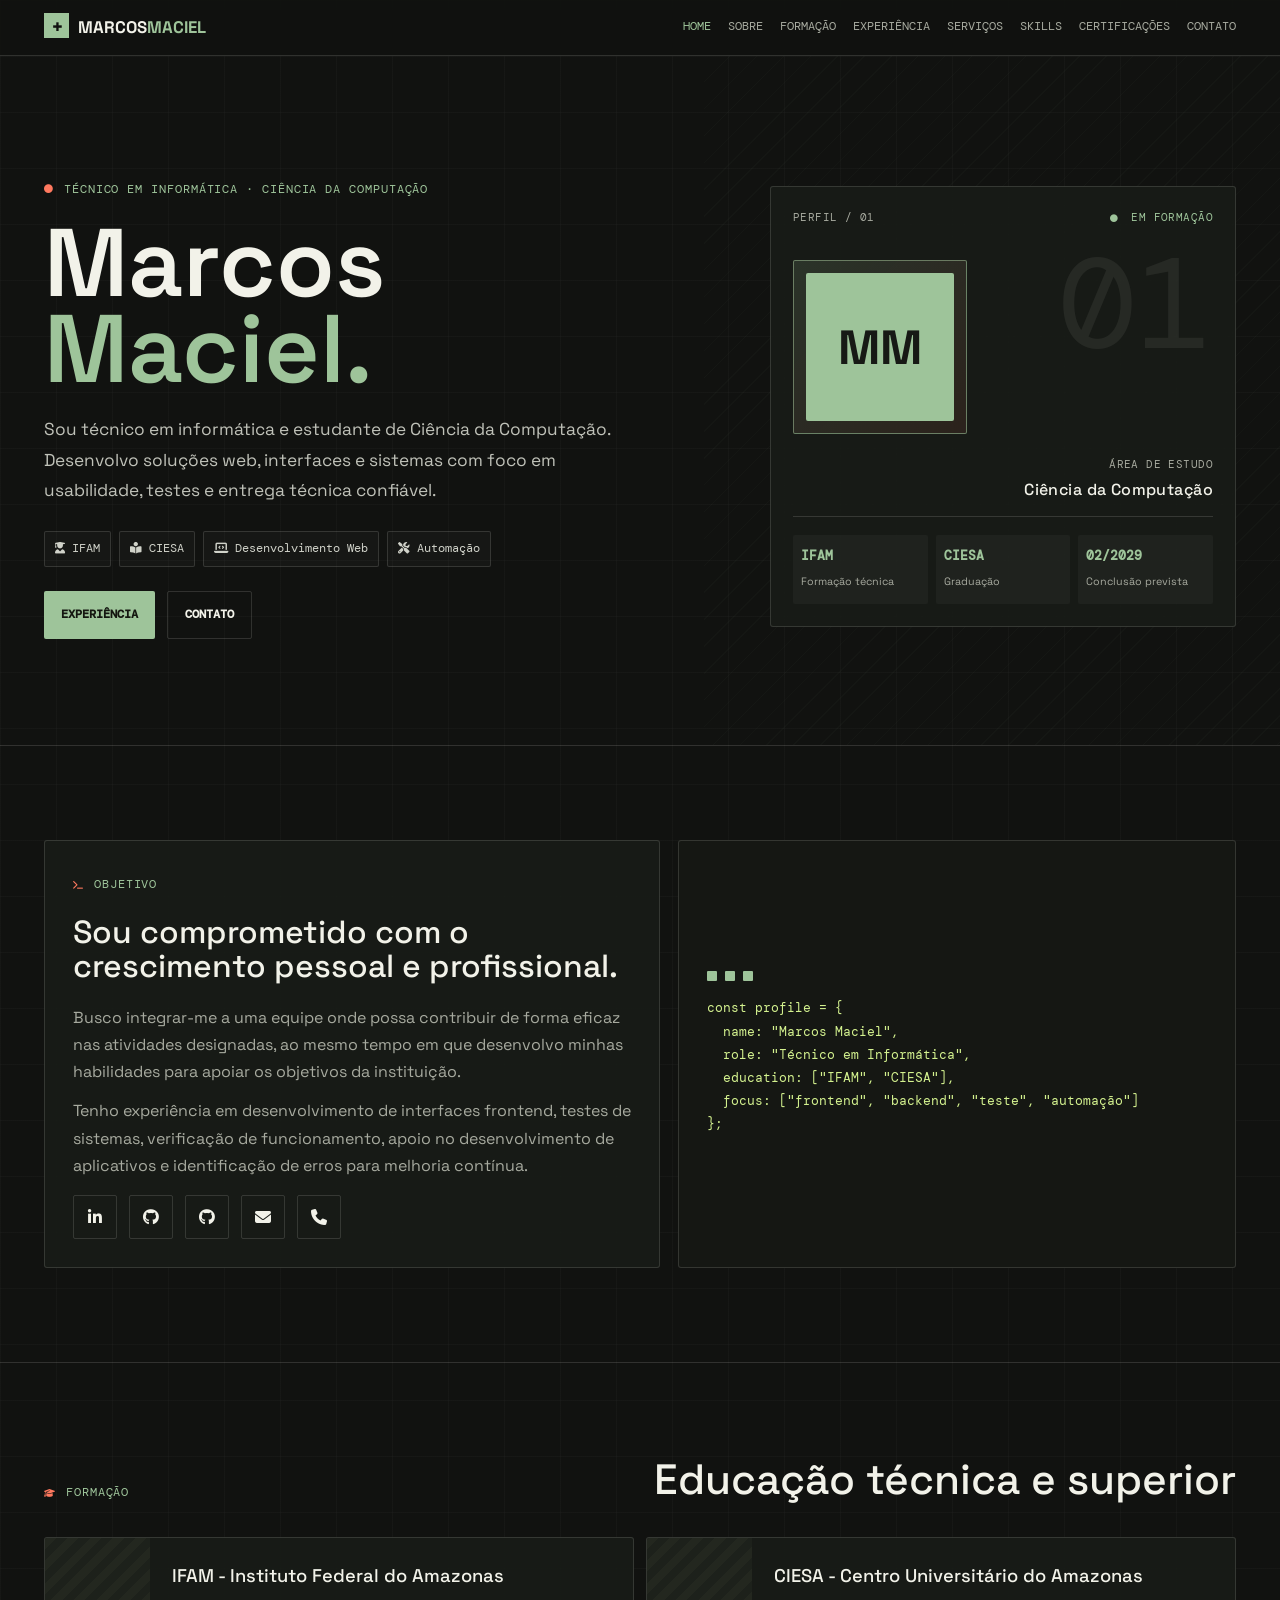
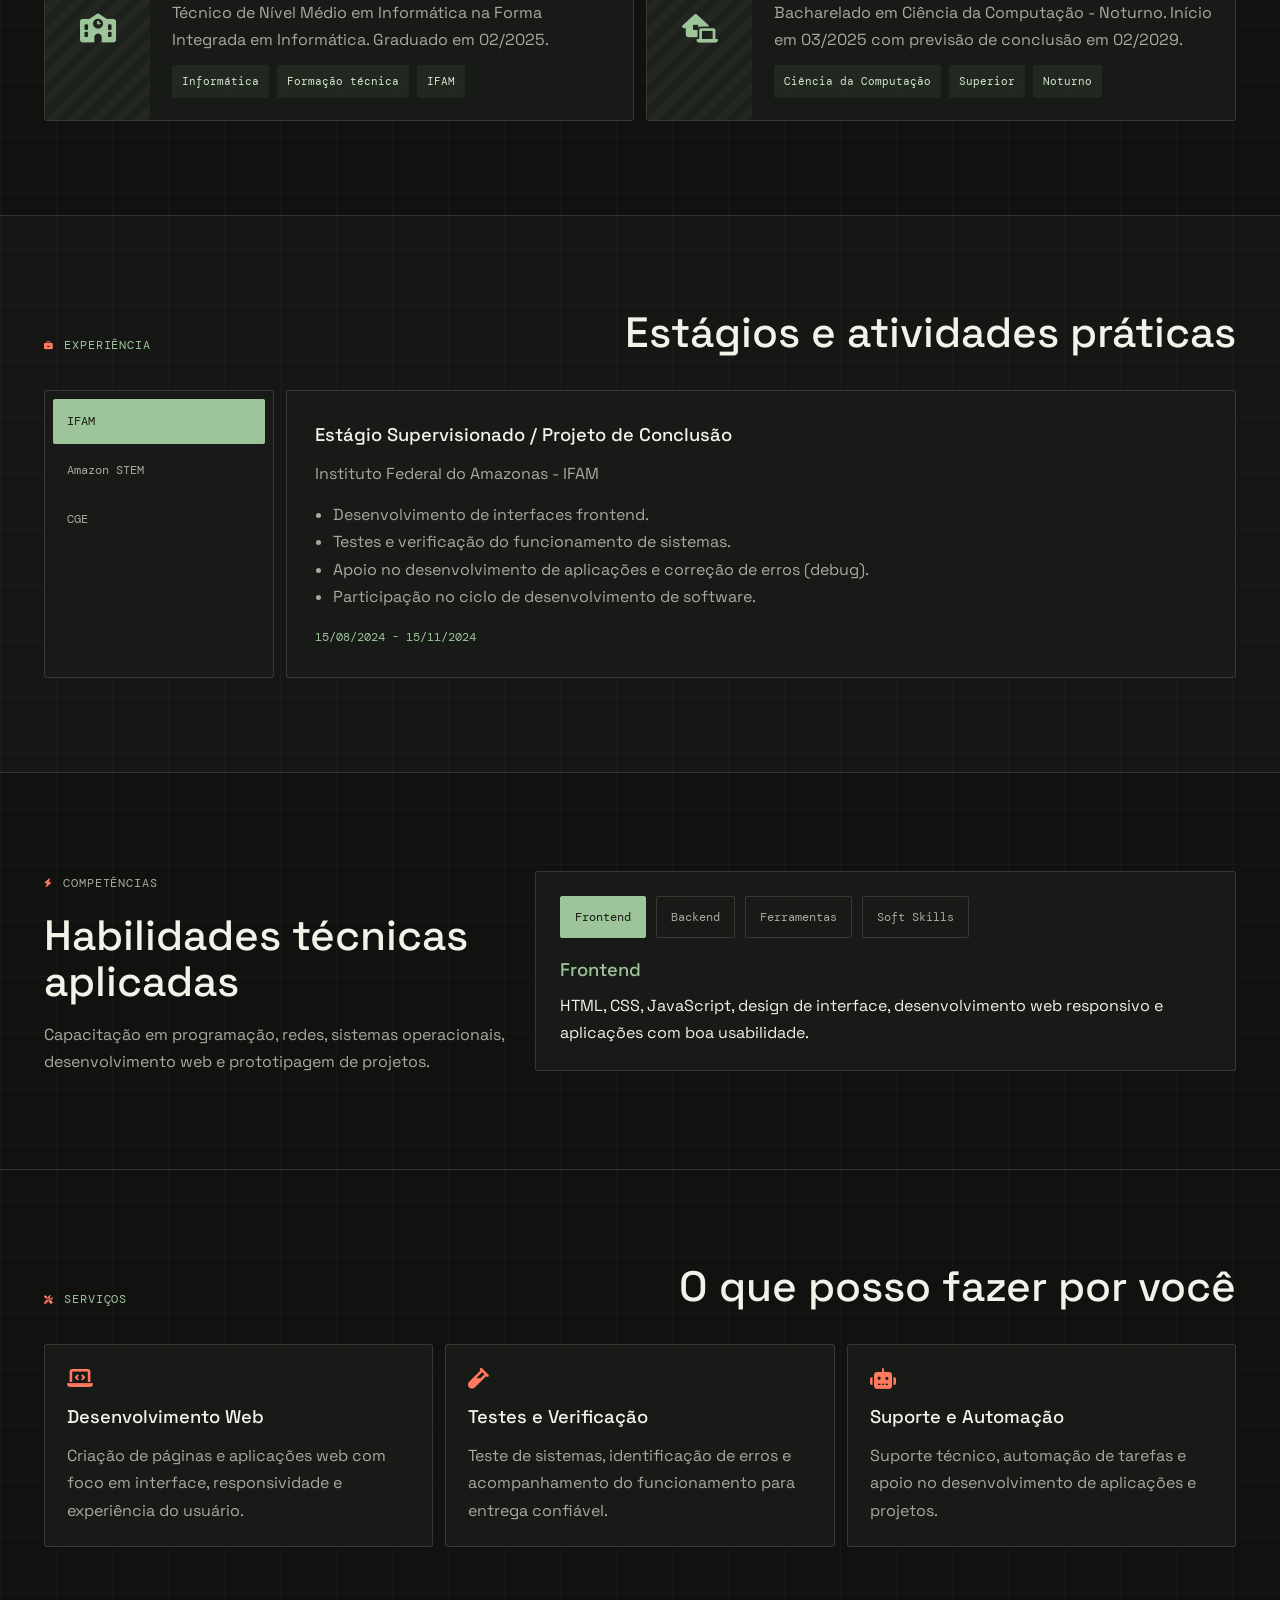
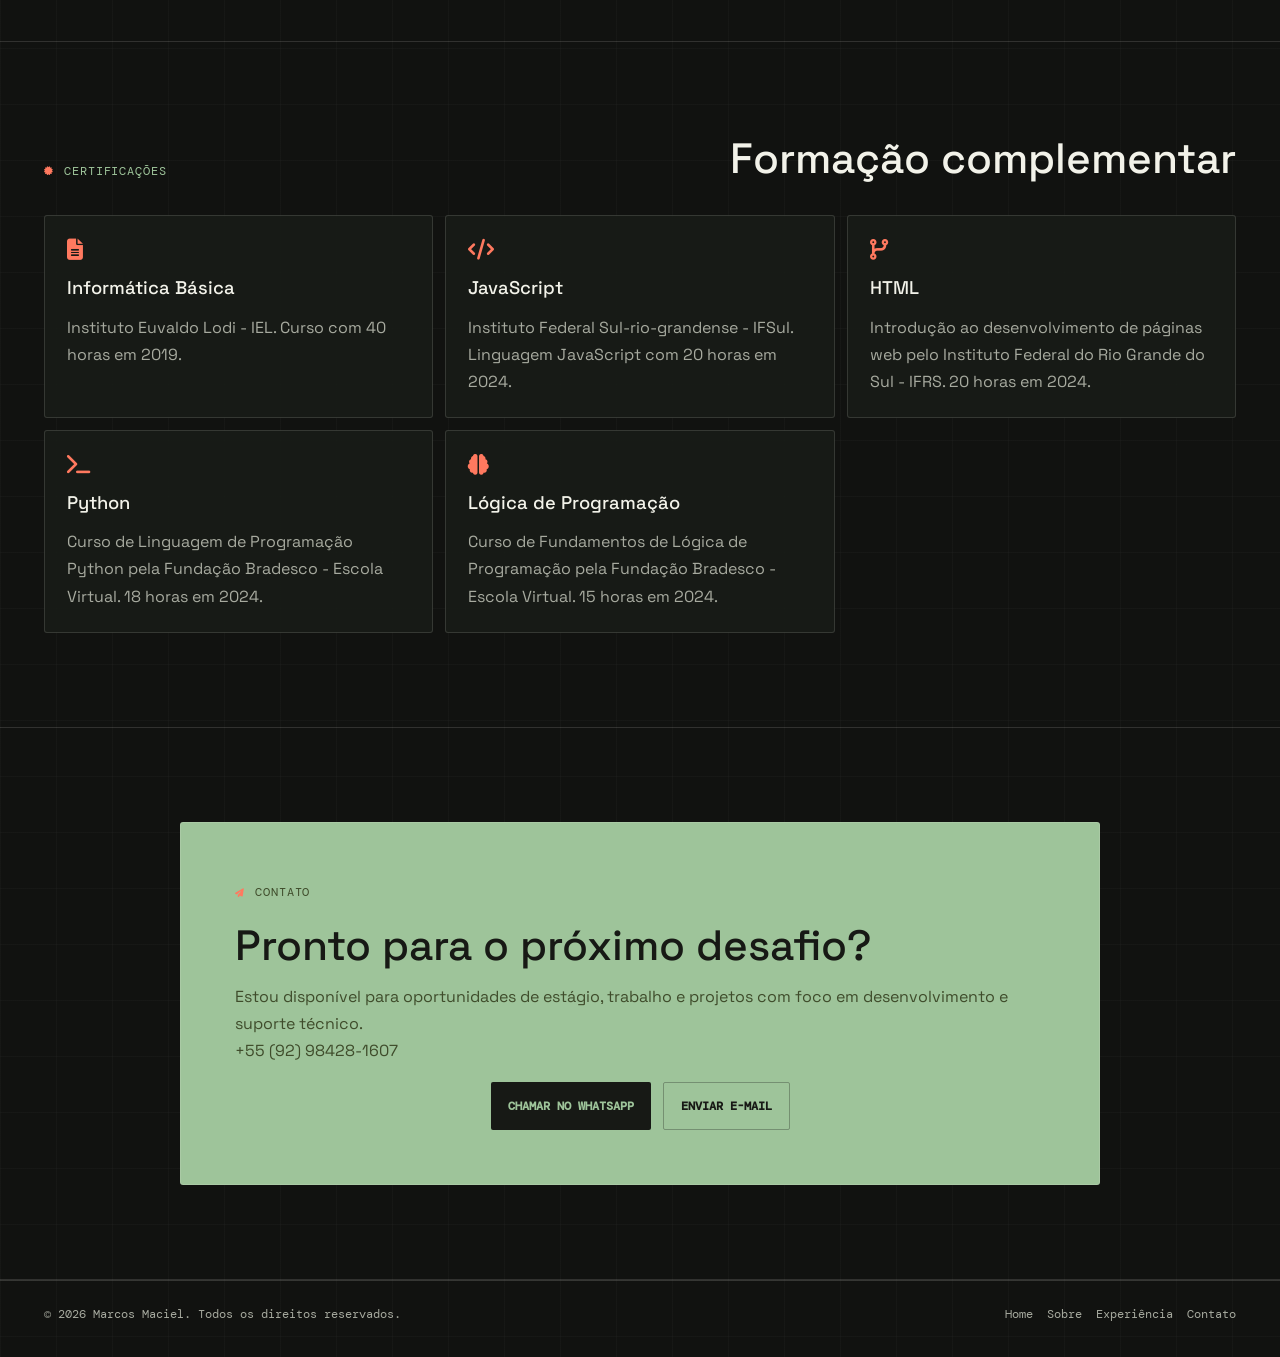
==== index.html @ 85b1e320 "design do  portfólio atualizado" ====
<!DOCTYPE html>
<html lang="pt-BR">

<head>
    <meta charset="UTF-8">
    <meta name="viewport" content="width=device-width, initial-scale=1.0">
    <meta name="description"
        content="Portfólio de Marcos Maciel, técnico em informática e estudante de Ciência da Computação, com experiência em desenvolvimento web, testes e suporte técnico.">
    <title>Marcos Maciel | Técnico em Informática</title>
    <link rel="preconnect" href="https://fonts.googleapis.com">
    <link rel="preconnect" href="https://fonts.gstatic.com" crossorigin>
    <link href="https://fonts.googleapis.com/css2?family=DM+Mono:wght@400;500&family=Space+Grotesk:wght@400;500;600;700&display=swap" rel="stylesheet">
    <link rel="stylesheet" href="styles.css">
    <link rel="stylesheet" href="https://cdnjs.cloudflare.com/ajax/libs/font-awesome/6.4.0/css/all.min.css">
</head>

<body>
    <a class="skip-link" href="#main">Pular para o conteúdo</a>

    <header class="navbar">
        <div class="container nav-shell">
            <a class="logo" href="#home">Marcos<span>Maciel</span></a>
            <button class="hamburger" id="hamburger" aria-label="Abrir menu" aria-expanded="false">
                <span></span><span></span><span></span>
            </button>
            <nav class="nav-links" aria-label="Navegação principal">
                <a href="#home">Home</a>
                <a href="#about">Sobre</a>
                <a href="#education">Formação</a>
                <a href="#experience">Experiência</a>
                <a href="#services">Serviços</a>
                <a href="#skills">Skills</a>
                <a href="#certifications">Certificações</a>
                <a href="#contact">Contato</a>
            </nav>
        </div>
    </header>

    <main id="main">
        <section id="home" class="hero">
            <div class="container hero-grid">
                <div class="hero-text reveal">
                    <p class="eyebrow"><i class="fas fa-circle"></i> Técnico em Informática · Ciência da Computação</p>
                    <h1>Marcos<br><span>Maciel.</span></h1>
                    <p class="description">Sou técnico em informática e estudante de Ciência da Computação. Desenvolvo
                        soluções web, interfaces e sistemas com foco em usabilidade, testes e entrega técnica confiável.
                    </p>
                    <div class="hero-badges">
                        <span><i class="fas fa-user-graduate"></i> IFAM</span>
                        <span><i class="fas fa-book-reader"></i> CIESA</span>
                        <span><i class="fas fa-laptop-code"></i> Desenvolvimento Web</span>
                        <span><i class="fas fa-tools"></i> Automação</span>
                    </div>
                    <div class="hero-actions">
                        <a class="btn btn-primary" href="#experience">Experiência</a>
                        <a class="btn btn-secondary" href="#contact">Contato</a>
                    </div>
                </div>
                <div class="hero-card reveal">
                    <div class="hero-card-header">
                        <span>PERFIL / 01</span>
                        <span class="hero-status"><i class="fas fa-circle"></i> EM FORMAÇÃO</span>
                    </div>
                    <div class="avatar-card">
                        <div class="avatar-ring">
                            <div class="avatar-inner">MM</div>
                        </div>
                    </div>
                    <div class="hero-card-caption">
                        <span>ÁREA DE ESTUDO</span>
                        <strong>Ciência da Computação</strong>
                    </div>
                    <div class="hero-metrics">
                        <div>
                            <strong>IFAM</strong>
                            <span>Formação técnica</span>
                        </div>
                        <div>
                            <strong>CIESA</strong>
                            <span>Graduação</span>
                        </div>
                        <div>
                            <strong>02/2029</strong>
                            <span>Conclusão prevista</span>
                        </div>
                    </div>
                </div>
            </div>
        </section>

        <section id="about" class="about section">
            <div class="container about-grid">
                <div class="about-panel reveal">
                    <div class="panel-head">
                        <span class="eyebrow"><i class="fas fa-terminal"></i> Objetivo</span>
                        <h2>Sou comprometido com o crescimento pessoal e profissional.</h2>
                    </div>
                    <p>Busco integrar-me a uma equipe onde possa contribuir de forma eficaz nas atividades designadas,
                        ao mesmo tempo em que desenvolvo minhas habilidades para apoiar os objetivos da instituição.</p>
                    <p>Tenho experiência em desenvolvimento de interfaces frontend, testes de sistemas, verificação de
                        funcionamento, apoio no desenvolvimento de aplicativos e identificação de erros para melhoria
                        contínua.</p>
                    <div class="social-links" aria-label="Redes sociais">
                        <a href="https://www.linkedin.com/in/marcos-maciel-05a7362aa" target="_blank"
                            rel="noopener noreferrer" title="LinkedIn" aria-label="LinkedIn"><i
                                class="fab fa-linkedin-in"></i></a>
                        <a href="https://github.com/MarcosMacielTI-ciesa" target="_blank"
                            rel="noopener noreferrer" title="GitHub CIESA" aria-label="GitHub CIESA"><i
                                class="fab fa-github"></i></a>
                        <a href="https://github.com/MarcosMacielTI/MarcosMacielTI" target="_blank"
                            rel="noopener noreferrer" title="GitHub MarcosMacielTI" aria-label="GitHub MarcosMacielTI"><i
                                class="fab fa-github"></i></a>
                        <a href="mailto:marcosmaciel2906151@gmail.com" title="E-mail" aria-label="E-mail"><i
                                class="fas fa-envelope"></i></a>
                        <a href="tel:+5592984281607" title="Telefone" aria-label="Telefone"><i
                                class="fas fa-phone"></i></a>
                    </div>
                </div>
                <div class="code-card reveal">
                    <div class="code-toolbar">
                        <span></span><span></span><span></span>
                    </div>
                    <pre><code>const profile = {
  name: "Marcos Maciel",
  role: "Técnico em Informática",
  education: ["IFAM", "CIESA"],
  focus: ["frontend", "backend", "teste", "automação"]
};</code></pre>
                </div>
            </div>
        </section>

        <section id="education" class="section projects-section">
            <div class="container">
                <div class="section-heading reveal">
                    <p class="eyebrow"><i class="fas fa-graduation-cap"></i> Formação</p>
                    <h2>Educação técnica e superior</h2>
                </div>
                <div class="projects-grid">
                    <article class="project-card reveal">
                        <div class="project-image"><i class="fas fa-school"></i></div>
                        <div class="project-content">
                            <h3>IFAM - Instituto Federal do Amazonas</h3>
                            <p>Técnico de Nível Médio em Informática na Forma Integrada em Informática. Graduado em
                                02/2025.</p>
                            <div class="tags"><span>Informática</span><span>Formação técnica</span><span>IFAM</span>
                            </div>
                        </div>
                    </article>
                    <article class="project-card reveal">
                        <div class="project-image"><i class="fas fa-laptop-house"></i></div>
                        <div class="project-content">
                            <h3>CIESA - Centro Universitário do Amazonas</h3>
                            <p>Bacharelado em Ciência da Computação - Noturno. Início em 03/2025 com previsão de
                                conclusão em 02/2029.</p>
                            <div class="tags"><span>Ciência da
                                    Computação</span><span>Superior</span><span>Noturno</span></div>
                        </div>
                    </article>
                </div>
            </div>
        </section>

        <section id="experience" class="section experience-section">
            <div class="container">
                <div class="section-heading reveal">
                    <p class="eyebrow"><i class="fas fa-briefcase"></i> Experiência</p>
                    <h2>Estágios e atividades práticas</h2>
                </div>
                <div class="experience-grid">
                    <div class="experience-tabs reveal" role="tablist" aria-label="Experiência profissional">
                        <button class="tab active" role="tab" data-target="tab1">IFAM</button>
                        <button class="tab" role="tab" data-target="tab2">Amazon STEM</button>
                        <button class="tab" role="tab" data-target="tab3">CGE</button>
                    </div>
                    <div class="experience-panel reveal" id="tab1">
                        <h3>Estágio Supervisionado / Projeto de Conclusão</h3>
                        <p>Instituto Federal do Amazonas - IFAM</p>
                        <ul>
                            <li>Desenvolvimento de interfaces frontend.</li>
                            <li>Testes e verificação do funcionamento de sistemas.</li>
                            <li>Apoio no desenvolvimento de aplicações e correção de erros (debug).</li>
                            <li>Participação no ciclo de desenvolvimento de software.</li>
                        </ul>
                        <span>15/08/2024 - 15/11/2024</span>
                    </div>
                    <div class="experience-panel reveal hidden" id="tab2">
                        <h3>Evento Amazon STEM Adventures</h3>
                        <p>Escola Superior de Tecnologia - EST/UEA</p>
                        <ul>
                            <li>Modelagem 3D e programação de circuitos eletrônicos.</li>
                            <li>Utilização de hardware de prototipagem.</li>
                            <li>Desenvolvimento de projeto técnico.</li>
                        </ul>
                        <span>04/03/2024 - 05/03/2024</span>
                    </div>
                    <div class="experience-panel reveal hidden" id="tab3">
                        <h3>Estágio em Informática e Desenvolvedor</h3>
                        <p>Controladoria-Geral do Estado do Amazonas - CGE</p>
                        <ul>
                            <li>Atuação como Técnico em Informática e Desenvolvedor de Sistema.</li>
                            <li>Desenvolvimento de interfaces frontend e testes de sistema.</li>
                            <li>Testes, verificação e acompanhamento do funcionamento de sistemas.</li>
                        </ul>
                        <span>15/04/2026 - 15/09/2026</span>
                    </div>
                </div>
            </div>
        </section>

        <section id="skills" class="section skills-section">
            <div class="container skills-grid-layout">
                <div class="skills-intro reveal">
                    <p class="eyebrow"><i class="fas fa-bolt"></i> Competências</p>
                    <h2>Habilidades técnicas aplicadas</h2>
                    <p>Capacitação em programação, redes, sistemas operacionais, desenvolvimento web e prototipagem de
                        projetos.</p>
                </div>
                <div class="skills-shell reveal">
                    <div class="skills-list">
                        <button class="skill-pill active" data-skill="frontend">Frontend</button>
                        <button class="skill-pill" data-skill="backend">Backend</button>
                        <button class="skill-pill" data-skill="tools">Ferramentas</button>
                        <button class="skill-pill" data-skill="soft">Soft Skills</button>
                    </div>
                    <div class="skill-detail" id="frontend">
                        <h3>Frontend</h3>
                        <p>HTML, CSS, JavaScript, design de interface, desenvolvimento web responsivo e aplicações com
                            boa usabilidade.</p>
                    </div>
                    <div class="skill-detail hidden" id="backend">
                        <h3>Backend</h3>
                        <p>MySQL, SQLite, Firebase, Node.js, Express.js, APIs REST e verificação do funcionamento de
                            sistemas.</p>
                    </div>
                    <div class="skill-detail hidden" id="tools">
                        <h3>Ferramentas</h3>
                        <p>Git, GitHub, Figma, Canva, Railway, Mercado Pago, Pacote Office e ambiente de prototipagem
                            técnica.</p>
                    </div>
                    <div class="skill-detail hidden" id="soft">
                        <h3>Soft Skills</h3>
                        <p>Boa comunicação, trabalho em equipe, proatividade, resiliência, adaptabilidade e organização.
                        </p>
                    </div>
                </div>
            </div>
        </section>

        <section id="services" class="section services-section">
            <div class="container">
                <div class="section-heading reveal">
                    <p class="eyebrow"><i class="fas fa-tools"></i> Serviços</p>
                    <h2>O que posso fazer por você</h2>
                </div>
                <div class="services-grid">
                    <div class="service-card reveal">
                        <i class="fas fa-laptop-code"></i>
                        <h3>Desenvolvimento Web</h3>
                        <p>Criação de páginas e aplicações web com foco em interface, responsividade e experiência do
                            usuário.</p>
                    </div>
                    <div class="service-card reveal">
                        <i class="fas fa-vial"></i>
                        <h3>Testes e Verificação</h3>
                        <p>Teste de sistemas, identificação de erros e acompanhamento do funcionamento para entrega
                            confiável.</p>
                    </div>
                    <div class="service-card reveal">
                        <i class="fas fa-robot"></i>
                        <h3>Suporte e Automação</h3>
                        <p>Suporte técnico, automação de tarefas e apoio no desenvolvimento de aplicações e projetos.
                        </p>
                    </div>
                </div>
            </div>
        </section>

        <section id="certifications" class="section services-section">
            <div class="container">
                <div class="section-heading reveal">
                    <p class="eyebrow"><i class="fas fa-certificate"></i> Certificações</p>
                    <h2>Formação complementar</h2>
                </div>
                <div class="services-grid">
                    <div class="service-card reveal">
                        <i class="fas fa-file-alt"></i>
                        <h3>Informática Básica</h3>
                        <p>Instituto Euvaldo Lodi - IEL. Curso com 40 horas em 2019.</p>
                    </div>
                    <div class="service-card reveal">
                        <i class="fas fa-code"></i>
                        <h3>JavaScript</h3>
                        <p>Instituto Federal Sul-rio-grandense - IFSul. Linguagem JavaScript com 20 horas em 2024.</p>
                    </div>
                    <div class="service-card reveal">
                        <i class="fas fa-code-branch"></i>
                        <h3>HTML</h3>
                        <p>Introdução ao desenvolvimento de páginas web pelo Instituto Federal do Rio Grande do Sul -
                            IFRS. 20 horas em 2024.</p>
                    </div>
                    <div class="service-card reveal">
                        <i class="fas fa-terminal"></i>
                        <h3>Python</h3>
                        <p>Curso de Linguagem de Programação Python pela Fundação Bradesco - Escola Virtual. 18 horas em
                            2024.</p>
                    </div>
                    <div class="service-card reveal">
                        <i class="fas fa-brain"></i>
                        <h3>Lógica de Programação</h3>
                        <p>Curso de Fundamentos de Lógica de Programação pela Fundação Bradesco - Escola Virtual. 15
                            horas em 2024.</p>
                    </div>
                </div>
            </div>
        </section>

        <section id="contact" class="section contact-section">
            <div class="container">
                <div class="contact-card reveal">
                    <p class="eyebrow"><i class="fas fa-paper-plane"></i> Contato</p>
                    <h2>Pronto para o próximo desafio?</h2>
                    <p>Estou disponível para oportunidades de estágio, trabalho e projetos com foco em desenvolvimento e
                        suporte técnico.</p>
                    <p><a href="tel:+5592984281607">+55 (92) 98428-1607</a></p>
                    <div class="contact-actions">
                        <a class="btn btn-primary" href="https://wa.me/5592984281607" target="_blank"
                            rel="noopener noreferrer">Chamar no WhatsApp</a>
                        <a class="btn btn-secondary" href="mailto:marcosmaciel2906151@gmail.com">Enviar e-mail</a>
                    </div>
                </div>
            </div>
        </section>
    </main>

    <footer class="footer">
        <div class="container footer-shell">
            <p>© <span id="year"></span> Marcos Maciel. Todos os direitos reservados.</p>
            <div class="footer-links">
                <a href="#home">Home</a>
                <a href="#about">Sobre</a>
                <a href="#experience">Experiência</a>
                <a href="#contact">Contato</a>
            </div>
        </div>
    </footer>

    <script src="script.js"></script>
</body>

</html>
---- styles.css ----
* {
    margin: 0;
    padding: 0;
    box-sizing: border-box;
}

:root {
    --bg: #07111f;
    --bg-2: #0d1728;
    --card: rgba(13, 23, 40, 0.9);
    --card-strong: #13223d;
    --text: #f5f7fb;
    --muted: #9ca9ba;
    --primary: #9ec49a;
    --primary-strong: #779d73;
    --accent: #7d9cff;
    --border: rgba(255, 255, 255, 0.08);
    --shadow: 0 20px 60px rgba(0, 0, 0, 0.24);
    --radius: 22px;
    --transition: all 0.25s ease;
}

html {
    scroll-behavior: smooth;
}

body {
    font-family: Inter, -apple-system, BlinkMacSystemFont, 'Segoe UI', sans-serif;
    background: radial-gradient(circle at top left, #12263e 0%, var(--bg) 45%, var(--bg-2) 100%);
    color: var(--text);
    line-height: 1.7;
}

img {
    max-width: 100%;
    display: block;
}

a {
    color: inherit;
    text-decoration: none;
}

button {
    font: inherit;
    border: none;
    background: none;
    cursor: pointer;
}

.container {
    max-width: 1180px;
    margin: 0 auto;
    padding: 0 24px;
}

.skip-link {
    position: absolute;
    left: -999px;
    top: 0;
}

.skip-link:focus {
    left: 16px;
    top: 16px;
    z-index: 999;
    padding: 12px 16px;
    background: var(--primary);
    color: #041019;
    border-radius: 999px;
}

.navbar {
    position: sticky;
    top: 0;
    z-index: 100;
    padding: 16px 0;
    -webkit-backdrop-filter: blur(18px);
    backdrop-filter: blur(18px);
    background: rgba(7, 17, 31, 0.7);
    border-bottom: 1px solid var(--border);
}

.nav-shell {
    display: flex;
    align-items: center;
    justify-content: space-between;
    gap: 16px;
}

.logo {
    font-size: 1.25rem;
    font-weight: 800;
    letter-spacing: 0.02em;
}

.logo span {
    color: var(--primary);
}

.nav-links {
    display: flex;
    align-items: center;
    gap: 20px;
}

.nav-links a {
    color: var(--muted);
    font-size: 0.96rem;
    transition: var(--transition);
}

.nav-links a:hover,
.nav-links a.active {
    color: var(--text);
}

.hamburger {
    display: none;
    flex-direction: column;
    gap: 5px;
    padding: 8px;
}

.hamburger span {
    width: 22px;
    height: 2px;
    background: var(--text);
    border-radius: 999px;
}

.hero {
    padding: 96px 0 72px;
    position: relative;
}

.hero::before {
    content: "";
    position: absolute;
    inset: 0;
    background: radial-gradient(circle at 80% 0%, rgba(72, 208, 197, 0.16), transparent 28%);
    pointer-events: none;
}

.hero-grid {
    display: grid;
    grid-template-columns: 1.1fr 0.9fr;
    gap: 40px;
    align-items: center;
}

.eyebrow {
    display: inline-flex;
    align-items: center;
    gap: 8px;
    color: var(--primary);
    font-size: 0.9rem;
    font-weight: 600;
    text-transform: uppercase;
    letter-spacing: 0.18em;
    margin-bottom: 16px;
}

.hero h1 {
    font-size: clamp(2.4rem, 5vw, 4rem);
    line-height: 1.08;
    margin-bottom: 16px;
}

.hero h1 span {
    color: var(--primary);
}

.description {
    font-size: 1.05rem;
    color: var(--muted);
    max-width: 640px;
    margin-bottom: 24px;
}

.hero-badges {
    display: flex;
    flex-wrap: wrap;
    gap: 10px;
    margin-bottom: 24px;
}

.hero-badges span {
    padding: 10px 14px;
    border: 1px solid var(--border);
    border-radius: 999px;
    background: rgba(255, 255, 255, 0.03);
    color: var(--muted);
    font-size: 0.92rem;
}

.hero-actions {
    display: flex;
    flex-wrap: wrap;
    gap: 12px;
}

.btn {
    display: inline-flex;
    align-items: center;
    justify-content: center;
    padding: 12px 18px;
    border-radius: 999px;
    font-weight: 700;
    transition: var(--transition);
}

.btn:hover {
    transform: translateY(-2px);
}

.btn-primary {
    background: linear-gradient(135deg, var(--primary), var(--accent));
    color: #031019;
}

.btn-secondary {
    background: rgba(255, 255, 255, 0.04);
    color: var(--text);
    border: 1px solid var(--border);
}

.hero-card,
.about-panel,
.code-card,
.service-card,
.project-card,
.contact-card,
.skills-shell,
.experience-panel,
.experience-tabs {
    background: var(--card);
    border: 1px solid var(--border);
    box-shadow: var(--shadow);
}

.hero-card {
    border-radius: var(--radius);
    padding: 28px;
    display: flex;
    flex-direction: column;
    gap: 24px;
}

.avatar-card {
    display: flex;
    justify-content: center;
    align-items: center;
    padding: 12px 0;
}

.avatar-ring {
    width: 190px;
    height: 190px;
    border-radius: 50%;
    display: grid;
    place-items: center;
    background: linear-gradient(135deg, rgba(72, 208, 197, 0.25), rgba(125, 156, 255, 0.25));
    border: 1px solid rgba(255, 255, 255, 0.12);
}

.avatar-inner {
    width: 144px;
    height: 144px;
    border-radius: 50%;
    display: grid;
    place-items: center;
    font-size: 2.2rem;
    font-weight: 800;
    color: var(--primary);
    background: rgba(7, 17, 31, 0.9);
}

.hero-metrics {
    display: grid;
    grid-template-columns: repeat(3, 1fr);
    gap: 12px;
}

.hero-metrics>div {
    padding: 12px;
    background: rgba(255, 255, 255, 0.04);
    border-radius: 14px;
    text-align: center;
}

.hero-metrics strong {
    display: block;
    color: var(--primary);
    font-size: 1.05rem;
}

.hero-metrics span {
    font-size: 0.85rem;
    color: var(--muted);
}

.section {
    padding: 78px 0;
}

.section-heading {
    margin-bottom: 28px;
}

.section-heading h2,
.about-panel h2,
.contact-card h2,
.skills-intro h2 {
    font-size: clamp(1.8rem, 3.6vw, 2.3rem);
    margin-bottom: 10px;
}

.about-grid {
    display: grid;
    grid-template-columns: 1fr 1fr;
    gap: 24px;
}

.about-panel,
.code-card {
    border-radius: var(--radius);
    padding: 28px;
}

.about-panel p {
    color: var(--muted);
    margin-bottom: 12px;
}

.code-toolbar {
    display: flex;
    gap: 8px;
    margin-bottom: 16px;
}

.code-toolbar span {
    width: 10px;
    height: 10px;
    border-radius: 50%;
    background: rgba(255, 255, 255, 0.2);
}

code {
    color: #a8d8ff;
    font-size: 0.96rem;
    line-height: 1.7;
}

.social-links {
    display: flex;
    gap: 12px;
    margin-top: 16px;
}

.social-links a {
    width: 44px;
    height: 44px;
    display: inline-flex;
    align-items: center;
    justify-content: center;
    border-radius: 50%;
    background: rgba(255, 255, 255, 0.04);
    border: 1px solid var(--border);
    transition: var(--transition);
}

.social-links a:hover {
    transform: translateY(-2px);
    border-color: var(--primary);
    color: var(--primary);
}

.experience-section {
    background: rgba(255, 255, 255, 0.025);
}

.experience-grid {
    display: grid;
    grid-template-columns: 260px 1fr;
    gap: 18px;
}

.experience-tabs {
    border-radius: var(--radius);
    padding: 10px;
    display: flex;
    flex-direction: column;
    gap: 10px;
}

.tab {
    text-align: left;
    padding: 12px 14px;
    border-radius: 12px;
    color: var(--muted);
    background: transparent;
}

.tab.active {
    background: rgba(72, 208, 197, 0.14);
    color: var(--text);
}

.experience-panel {
    border-radius: var(--radius);
    padding: 24px;
}

.experience-panel h3 {
    margin-bottom: 10px;
    font-size: 1.3rem;
}

.experience-panel p,
.experience-panel li,
.skills-intro p,
.service-card p,
.project-card p,
.contact-card p {
    color: var(--muted);
}

.experience-panel ul {
    margin-top: 14px;
    padding-left: 18px;
}

.hidden {
    display: none;
}

.filter-group {
    display: flex;
    flex-wrap: wrap;
    gap: 10px;
    margin-bottom: 24px;
}

.filter,
.skill-pill {
    padding: 10px 14px;
    border-radius: 999px;
    border: 1px solid var(--border);
    color: var(--muted);
    transition: var(--transition);
}

.filter.active,
.skill-pill.active {
    background: rgba(72, 208, 197, 0.14);
    color: var(--text);
    border-color: rgba(72, 208, 197, 0.28);
}

.projects-grid {
    display: grid;
    grid-template-columns: repeat(2, minmax(0, 1fr));
    gap: 18px;
}

.project-card {
    border-radius: var(--radius);
    overflow: hidden;
    transition: var(--transition);
}

.project-card:hover {
    transform: translateY(-4px);
    border-color: rgba(72, 208, 197, 0.3);
}

.project-image {
    display: grid;
    place-items: center;
    min-height: 140px;
    font-size: 2rem;
    color: var(--primary);
    background: linear-gradient(135deg, rgba(72, 208, 197, 0.16), rgba(125, 156, 255, 0.14));
}

.project-content {
    padding: 18px 20px 22px;
}

.project-content h3 {
    margin-bottom: 8px;
}

.tags {
    display: flex;
    flex-wrap: wrap;
    gap: 8px;
    margin-top: 12px;
}

.tags span {
    padding: 7px 10px;
    border-radius: 999px;
    font-size: 0.8rem;
    background: rgba(255, 255, 255, 0.05);
    color: var(--muted);
}

.services-grid {
    display: grid;
    grid-template-columns: repeat(3, minmax(0, 1fr));
    gap: 18px;
}

.service-card {
    border-radius: var(--radius);
    padding: 24px;
}

.service-card i {
    font-size: 1.6rem;
    color: var(--primary);
    margin-bottom: 12px;
}

.service-card h3 {
    margin-bottom: 10px;
}

.skills-grid-layout {
    display: grid;
    grid-template-columns: 0.9fr 1.1fr;
    gap: 24px;
    align-items: start;
}

.skills-shell {
    border-radius: var(--radius);
    padding: 22px;
}

.skills-list {
    display: flex;
    flex-wrap: wrap;
    gap: 10px;
    margin-bottom: 16px;
}

.skill-detail h3 {
    margin-bottom: 8px;
}

.contact-card {
    border-radius: 28px;
    padding: 34px;
    text-align: center;
}

.contact-actions {
    display: flex;
    justify-content: center;
    gap: 12px;
    flex-wrap: wrap;
    margin-top: 18px;
}

.footer {
    padding: 24px 0 36px;
    border-top: 1px solid var(--border);
    background: rgba(255, 255, 255, 0.025);
}

.footer-shell {
    display: flex;
    justify-content: space-between;
    align-items: center;
    gap: 16px;
    color: var(--muted);
    flex-wrap: wrap;
}

.footer-links {
    display: flex;
    flex-wrap: wrap;
    gap: 14px;
}

.reveal {
    opacity: 0;
    transform: translateY(18px);
    transition: opacity 0.45s ease, transform 0.45s ease;
}

.reveal.visible {
    opacity: 1;
    transform: translateY(0);
}

@media (max-width: 900px) {

    .hero-grid,
    .about-grid,
    .skills-grid-layout,
    .experience-grid {
        grid-template-columns: 1fr;
    }

    .experience-grid {
        display: block;
    }

    .experience-tabs {
        flex-direction: row;
        flex-wrap: wrap;
        margin-bottom: 14px;
    }
}

@media (max-width: 760px) {
    .hamburger {
        display: inline-flex;
    }

    .nav-links {
        position: absolute;
        top: 72px;
        right: 20px;
        display: none;
        flex-direction: column;
        align-items: flex-start;
        background: rgba(7, 17, 31, 0.97);
        padding: 14px;
        border-radius: 16px;
        border: 1px solid var(--border);
        min-width: 180px;
    }

    .nav-links.open {
        display: flex;
    }

    .hero-metrics,
    .projects-grid,
    .services-grid {
        grid-template-columns: 1fr;
    }

    .services-grid {
        display: grid;
    }
}

@media (max-width: 560px) {
    .hero {
        padding-top: 70px;
    }

    .hero-card,
    .about-panel,
    .code-card,
    .service-card,
    .contact-card,
    .skills-shell,
    .experience-panel {
        padding: 20px;
    }

    .hero-metrics {
        grid-template-columns: 1fr;
    }

    .contact-actions,
    .hero-actions {
        flex-direction: column;
        align-items: stretch;
    }

    .btn {
        width: 100%;
    }
}

:root {
    --bg: #111210;
    --bg-2: #171915;
    --card: #191c17;
    --card-strong: #242820;
    --text: #f2f2e9;
    --muted: #a7aa9f;
    --primary: #9ec49a;
    --primary-strong: #779d73;
    --accent: #ff795f;
    --border: rgba(242, 242, 233, 0.14);
    --shadow: 0 24px 70px rgba(0, 0, 0, 0.24);
    --radius: 4px;
    --transition: 220ms ease;
}

html {
    scroll-padding-top: 92px;
}

body {
    font-family: 'Space Grotesk', sans-serif;
    background-color: var(--bg);
    background-image: linear-gradient(rgba(242, 242, 233, 0.025) 1px, transparent 1px),
        linear-gradient(90deg, rgba(242, 242, 233, 0.025) 1px, transparent 1px);
    background-size: 56px 56px;
    color: var(--text);
}

::selection {
    color: var(--bg);
    background: var(--primary);
}

.container {
    max-width: 1240px;
}

.navbar {
    padding: 13px 0;
    background: rgba(17, 18, 16, 0.9);
    border-bottom-color: var(--border);
}

.logo {
    font-size: 1.05rem;
    letter-spacing: 0;
    text-transform: uppercase;
}

.logo::before {
    content: '+';
    display: inline-grid;
    place-items: center;
    width: 25px;
    height: 25px;
    margin-right: 9px;
    color: var(--bg);
    background: var(--primary);
    font-family: 'DM Mono', monospace;
}

.nav-links {
    gap: 17px;
}

.nav-links a {
    font-family: 'DM Mono', monospace;
    font-size: 0.72rem;
    text-transform: uppercase;
    transition: color var(--transition);
}

.nav-links a:hover,
.nav-links a.active {
    color: var(--primary);
}

.hero {
    min-height: 690px;
    display: flex;
    align-items: center;
    padding: 88px 0 76px;
    overflow: hidden;
    border-bottom: 1px solid var(--border);
}

.hero::before {
    inset: 0 0 0 55%;
    background: repeating-linear-gradient(135deg, transparent 0 18px, rgba(158, 196, 154, 0.035) 18px 19px);
    opacity: 0.7;
}

.hero-grid {
    grid-template-columns: minmax(0, 1.15fr) minmax(320px, 0.85fr);
    gap: 8%;
    width: 100%;
}

.eyebrow {
    gap: 10px;
    margin-bottom: 20px;
    color: var(--primary);
    font-family: 'DM Mono', monospace;
    font-size: 0.72rem;
    font-weight: 400;
    letter-spacing: 0.08em;
}

.eyebrow i {
    font-size: 0.55rem;
    color: var(--accent);
}

.hero h1 {
    margin: 0 0 22px;
    font-size: 6rem;
    font-weight: 600;
    letter-spacing: 0;
    line-height: 0.9;
}

.hero h1 span {
    color: var(--primary);
}

.description {
    max-width: 570px;
    margin-bottom: 26px;
    color: #c0c2b9;
    font-size: 1.08rem;
    line-height: 1.75;
}

.hero-badges {
    gap: 8px;
}

.hero-badges span {
    padding: 7px 10px;
    border-radius: 2px;
    border-color: var(--border);
    background: rgba(255, 255, 255, 0.025);
    color: #d0d2c9;
    font-family: 'DM Mono', monospace;
    font-size: 0.72rem;
}

.btn {
    min-height: 48px;
    gap: 10px;
    padding: 12px 17px;
    border-radius: 2px;
    font-family: 'DM Mono', monospace;
    font-size: 0.76rem;
    text-transform: uppercase;
}

.btn-primary {
    background: var(--primary);
    color: #141610;
}

.btn-primary:hover {
    background: #b6d7b1;
}

.btn-secondary {
    border-color: var(--border);
    background: transparent;
}

.hero-card,
.about-panel,
.code-card,
.service-card,
.project-card,
.contact-card,
.skills-shell,
.experience-panel,
.experience-tabs {
    border: 1px solid var(--border);
    border-radius: 3px;
    background: rgba(25, 28, 23, 0.88);
    box-shadow: none;
}

.hero-card {
    position: relative;
    min-height: 430px;
    justify-content: space-between;
    gap: 18px;
    padding: 22px;
    overflow: hidden;
}

.hero-card::before {
    content: '01';
    position: absolute;
    top: 54px;
    right: 22px;
    color: rgba(242, 242, 233, 0.07);
    font-family: 'DM Mono', monospace;
    font-size: 8rem;
    line-height: 1;
    pointer-events: none;
}

.hero-card-header,
.hero-card-caption {
    position: relative;
    z-index: 1;
    display: flex;
    align-items: center;
    justify-content: space-between;
    gap: 12px;
    font-family: 'DM Mono', monospace;
    font-size: 0.66rem;
    letter-spacing: 0.04em;
}

.hero-card-header {
    color: var(--muted);
}

.hero-status {
    color: var(--primary);
}

.hero-status i {
    margin-right: 5px;
    color: var(--primary);
    font-size: 0.48rem;
}

.avatar-card {
    justify-content: flex-start;
    padding: 16px 0 4px;
}

.avatar-ring {
    width: 174px;
    height: 174px;
    border: 1px solid rgba(158, 196, 154, 0.55);
    border-radius: 2px;
    background: linear-gradient(135deg, rgba(158, 196, 154, 0.15), rgba(255, 121, 95, 0.09));
}

.avatar-inner {
    width: 148px;
    height: 148px;
    border-radius: 2px;
    background: var(--primary);
    color: #171915;
    font-size: 3rem;
    font-weight: 700;
}

.hero-card-caption {
    align-items: flex-end;
    flex-direction: column;
    gap: 2px;
    padding-bottom: 12px;
    border-bottom: 1px solid var(--border);
}

.hero-card-caption span {
    color: var(--muted);
}

.hero-card-caption strong {
    color: var(--text);
    font-family: 'Space Grotesk', sans-serif;
    font-size: 1rem;
    font-weight: 500;
}

.hero-metrics {
    gap: 8px;
}

.hero-metrics > div {
    padding: 10px 8px;
    border-radius: 2px;
    background: rgba(255, 255, 255, 0.035);
    text-align: left;
}

.hero-metrics strong {
    color: var(--primary);
    font-family: 'DM Mono', monospace;
    font-size: 0.8rem;
}

.hero-metrics span {
    color: var(--muted);
    font-size: 0.67rem;
}

.section {
    padding: 94px 0;
    border-bottom: 1px solid var(--border);
}

.section-heading {
    display: flex;
    align-items: flex-end;
    justify-content: space-between;
    gap: 24px;
    margin-bottom: 34px;
}

.section-heading .eyebrow {
    margin: 0;
}

.section-heading h2,
.about-panel h2,
.contact-card h2,
.skills-intro h2 {
    max-width: 760px;
    margin: 0;
    font-size: 2.65rem;
    font-weight: 500;
    line-height: 1.08;
}

.about-grid {
    grid-template-columns: minmax(0, 1.05fr) minmax(0, 0.95fr);
    gap: 18px;
}

.about-panel,
.code-card {
    min-width: 0;
    padding: 28px;
}

.about-panel h2 {
    margin-bottom: 20px;
    font-size: 2rem;
}

.about-panel p,
.skills-intro p,
.project-card p,
.service-card p,
.experience-panel p,
.experience-panel li,
.contact-card p {
    color: var(--muted);
}

.code-card {
    display: flex;
    flex-direction: column;
    justify-content: center;
    overflow: auto;
    background: #151713;
}

.code-toolbar span {
    border-radius: 1px;
    background: var(--primary);
}

code {
    color: #d4f28f;
    font-family: 'DM Mono', monospace;
    font-size: 0.84rem;
}

.social-links a {
    border-radius: 2px;
    background: transparent;
}

.social-links a:hover {
    color: var(--bg);
    background: var(--primary);
}

.experience-section {
    background: rgba(255, 255, 255, 0.018);
}

.experience-grid {
    grid-template-columns: 230px minmax(0, 1fr);
    gap: 12px;
}

.experience-tabs {
    padding: 8px;
    gap: 4px;
}

.tab {
    border-radius: 2px;
    font-family: 'DM Mono', monospace;
    font-size: 0.78rem;
}

.tab.active {
    background: var(--primary);
    color: #171915;
}

.experience-panel {
    min-height: 270px;
    padding: 28px;
}

.experience-panel h3,
.project-content h3,
.service-card h3,
.skill-detail h3 {
    font-size: 1.15rem;
    font-weight: 500;
}

.experience-panel > span {
    display: inline-block;
    margin-top: 18px;
    color: var(--primary);
    font-family: 'DM Mono', monospace;
    font-size: 0.72rem;
}

.projects-grid {
    gap: 12px;
}

.project-card {
    display: grid;
    grid-template-columns: 105px minmax(0, 1fr);
    transition: border-color var(--transition), transform var(--transition);
}

.project-card:hover,
.service-card:hover {
    transform: translateY(-3px);
    border-color: rgba(158, 196, 154, 0.55);
}

.project-image {
    min-height: 100%;
    font-size: 1.8rem;
    color: var(--primary);
    background: repeating-linear-gradient(135deg, #23271f 0 8px, #1d211b 8px 16px);
}

.project-content {
    padding: 22px;
}

.tags span {
    border-radius: 2px;
    background: rgba(158, 196, 154, 0.08);
    color: #d5e5cf;
    font-family: 'DM Mono', monospace;
    font-size: 0.68rem;
}

.skills-grid-layout {
    grid-template-columns: minmax(0, 0.8fr) minmax(0, 1.2fr);
    align-items: center;
}

.skills-intro h2 {
    margin-bottom: 16px;
}

.skills-shell {
    padding: 24px;
}

.skill-pill {
    border-radius: 2px;
    font-family: 'DM Mono', monospace;
    font-size: 0.74rem;
}

.skill-pill.active {
    border-color: var(--primary);
    background: var(--primary);
    color: #171915;
}

.skill-detail h3 {
    margin-bottom: 6px;
    color: var(--primary);
}

.services-grid {
    gap: 12px;
}

.service-card {
    min-height: 190px;
    padding: 22px;
    transition: border-color var(--transition), transform var(--transition);
}

.service-card i {
    color: var(--accent);
    font-size: 1.3rem;
}

.contact-card {
    max-width: 920px;
    margin: 0 auto;
    padding: 54px;
    text-align: left;
    background: var(--primary);
    color: #171915;
}

.contact-card .eyebrow,
.contact-card p {
    color: #3f4c2b;
}

.contact-card h2 {
    margin-bottom: 14px;
    color: #171915;
}

.contact-card .btn-primary {
    background: #171915;
    color: var(--primary);
}

.contact-card .btn-secondary {
    border-color: rgba(23, 25, 21, 0.3);
    color: #171915;
}

.footer {
    padding: 24px 0 32px;
    border-color: var(--border);
    background: transparent;
    font-family: 'DM Mono', monospace;
    font-size: 0.72rem;
}

.footer-links a:hover {
    color: var(--primary);
}

.reveal {
    transform: translateY(14px);
    transition: opacity 500ms ease, transform 500ms cubic-bezier(0.2, 0.7, 0.2, 1);
}

.skip-link:focus {
    border-radius: 2px;
}

@media (max-width: 1000px) {
    .nav-links {
        gap: 11px;
    }

    .nav-links a {
        font-size: 0.64rem;
    }

    .hero-grid {
        gap: 5%;
    }

    .hero h1 {
        font-size: 5rem;
    }
}

@media (max-width: 760px) {
    .hero {
        min-height: auto;
        padding: 76px 0 58px;
    }

    .hero::before {
        inset: 0;
    }

    .hero-grid {
        grid-template-columns: 1fr;
        gap: 38px;
    }

    .hero h1 {
        font-size: 4.2rem;
    }

    .hero-card {
        min-height: 390px;
    }

    .section {
        padding: 68px 0;
    }

    .section-heading {
        align-items: flex-start;
        flex-direction: column;
        gap: 10px;
    }

    .section-heading h2,
    .skills-intro h2,
    .contact-card h2 {
        font-size: 2.2rem;
    }

    .nav-links {
        top: 62px;
        right: 20px;
        gap: 0;
        min-width: 220px;
        border-radius: 2px;
        background: #191c17;
    }

    .nav-links a {
        width: 100%;
        padding: 9px 4px;
        font-size: 0.72rem;
    }

    .hamburger {
        border: 1px solid var(--border);
        border-radius: 2px;
    }

    .experience-grid {
        display: grid;
        grid-template-columns: 1fr;
    }

    .experience-tabs {
        flex-direction: row;
    }

    .tab {
        flex: 1;
        text-align: center;
    }

    .projects-grid,
    .services-grid {
        grid-template-columns: 1fr;
    }
}

@media (max-width: 560px) {
    .container {
        padding: 0 18px;
    }

    .hero h1 {
        font-size: 3.55rem;
    }

    .hero .eyebrow {
        max-width: 320px;
        line-height: 1.6;
    }

    .hero-metrics {
        grid-template-columns: 1fr;
    }

    .hero-metrics > div {
        display: flex;
        justify-content: space-between;
        gap: 10px;
    }

    .project-card {
        grid-template-columns: 1fr;
    }

    .project-image {
        min-height: 88px;
    }

    .about-panel,
    .code-card,
    .skills-shell,
    .experience-panel {
        padding: 20px;
    }

    .contact-card {
        padding: 28px 22px;
    }

    .footer-shell {
        align-items: flex-start;
        flex-direction: column;
    }
}

@media (prefers-reduced-motion: reduce) {
    *,
    *::before,
    *::after {
        scroll-behavior: auto !important;
        transition-duration: 0.01ms !important;
        animation-duration: 0.01ms !important;
    }
}
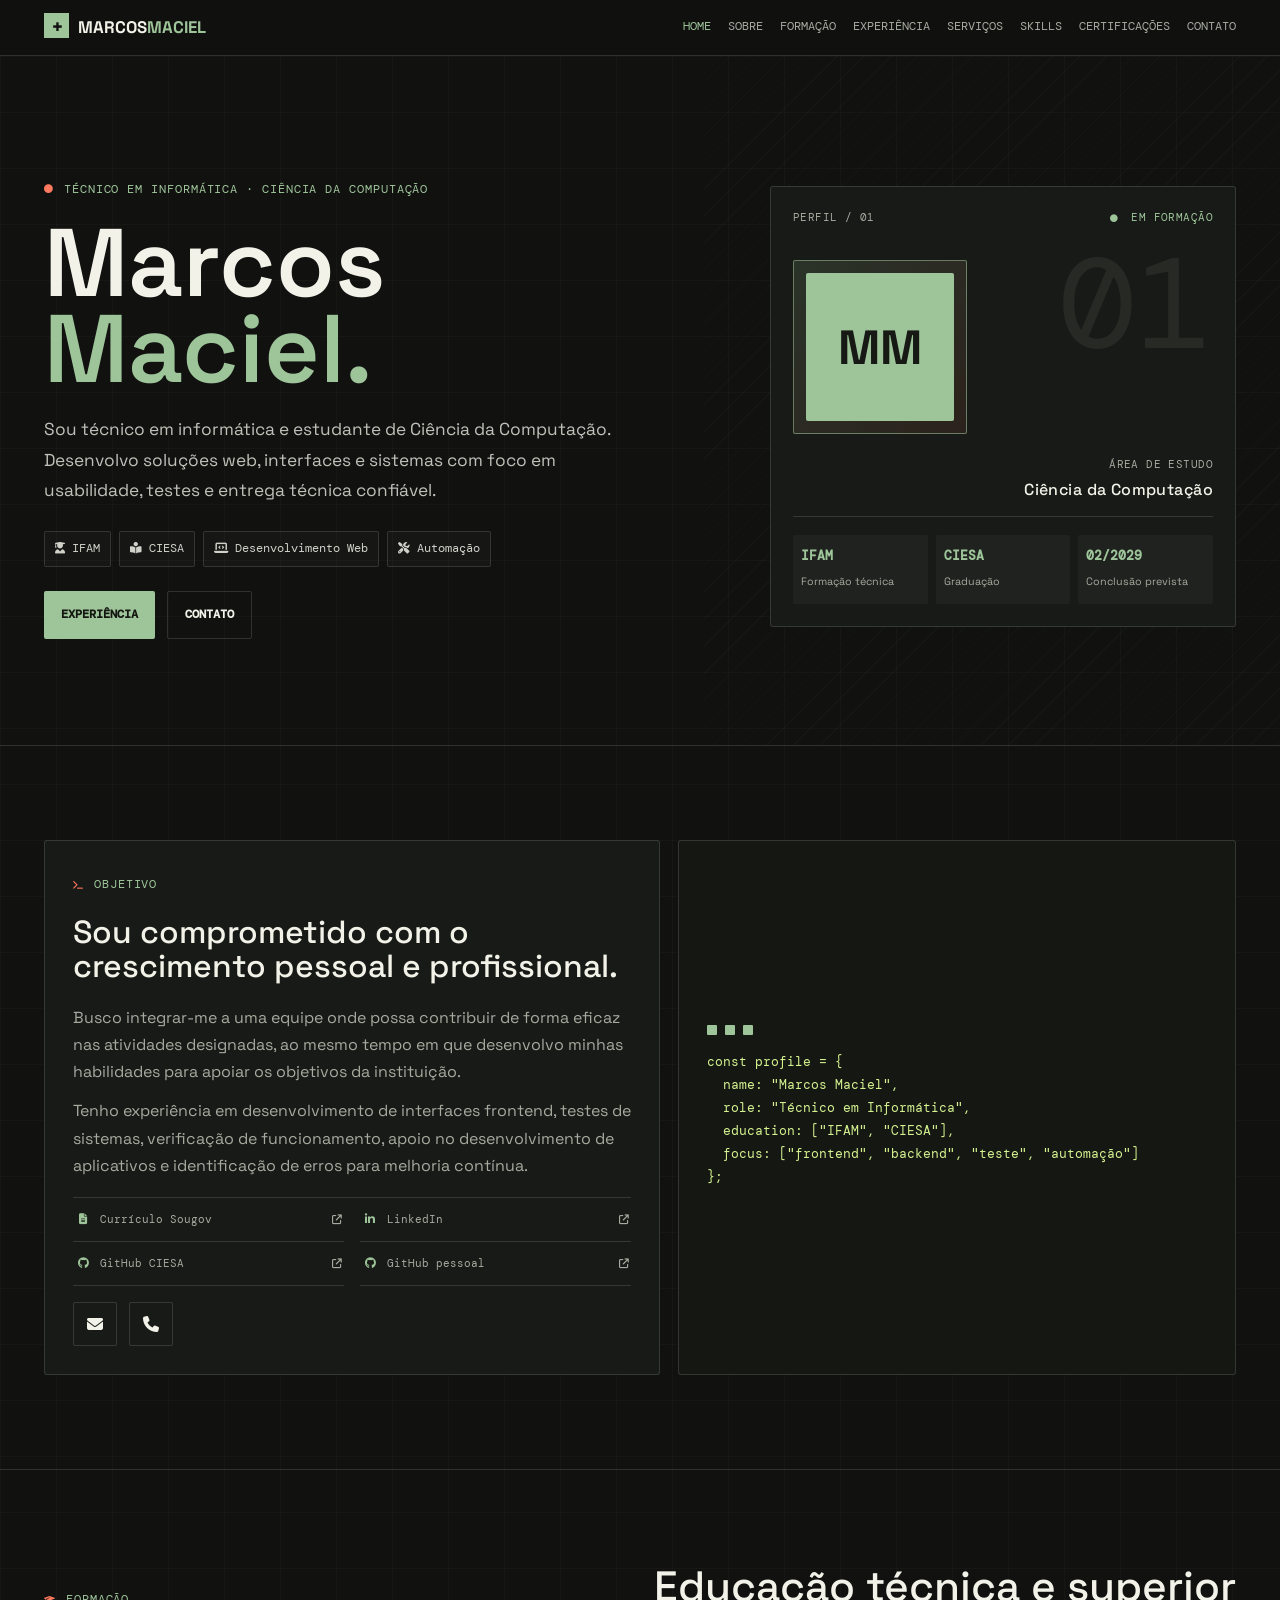
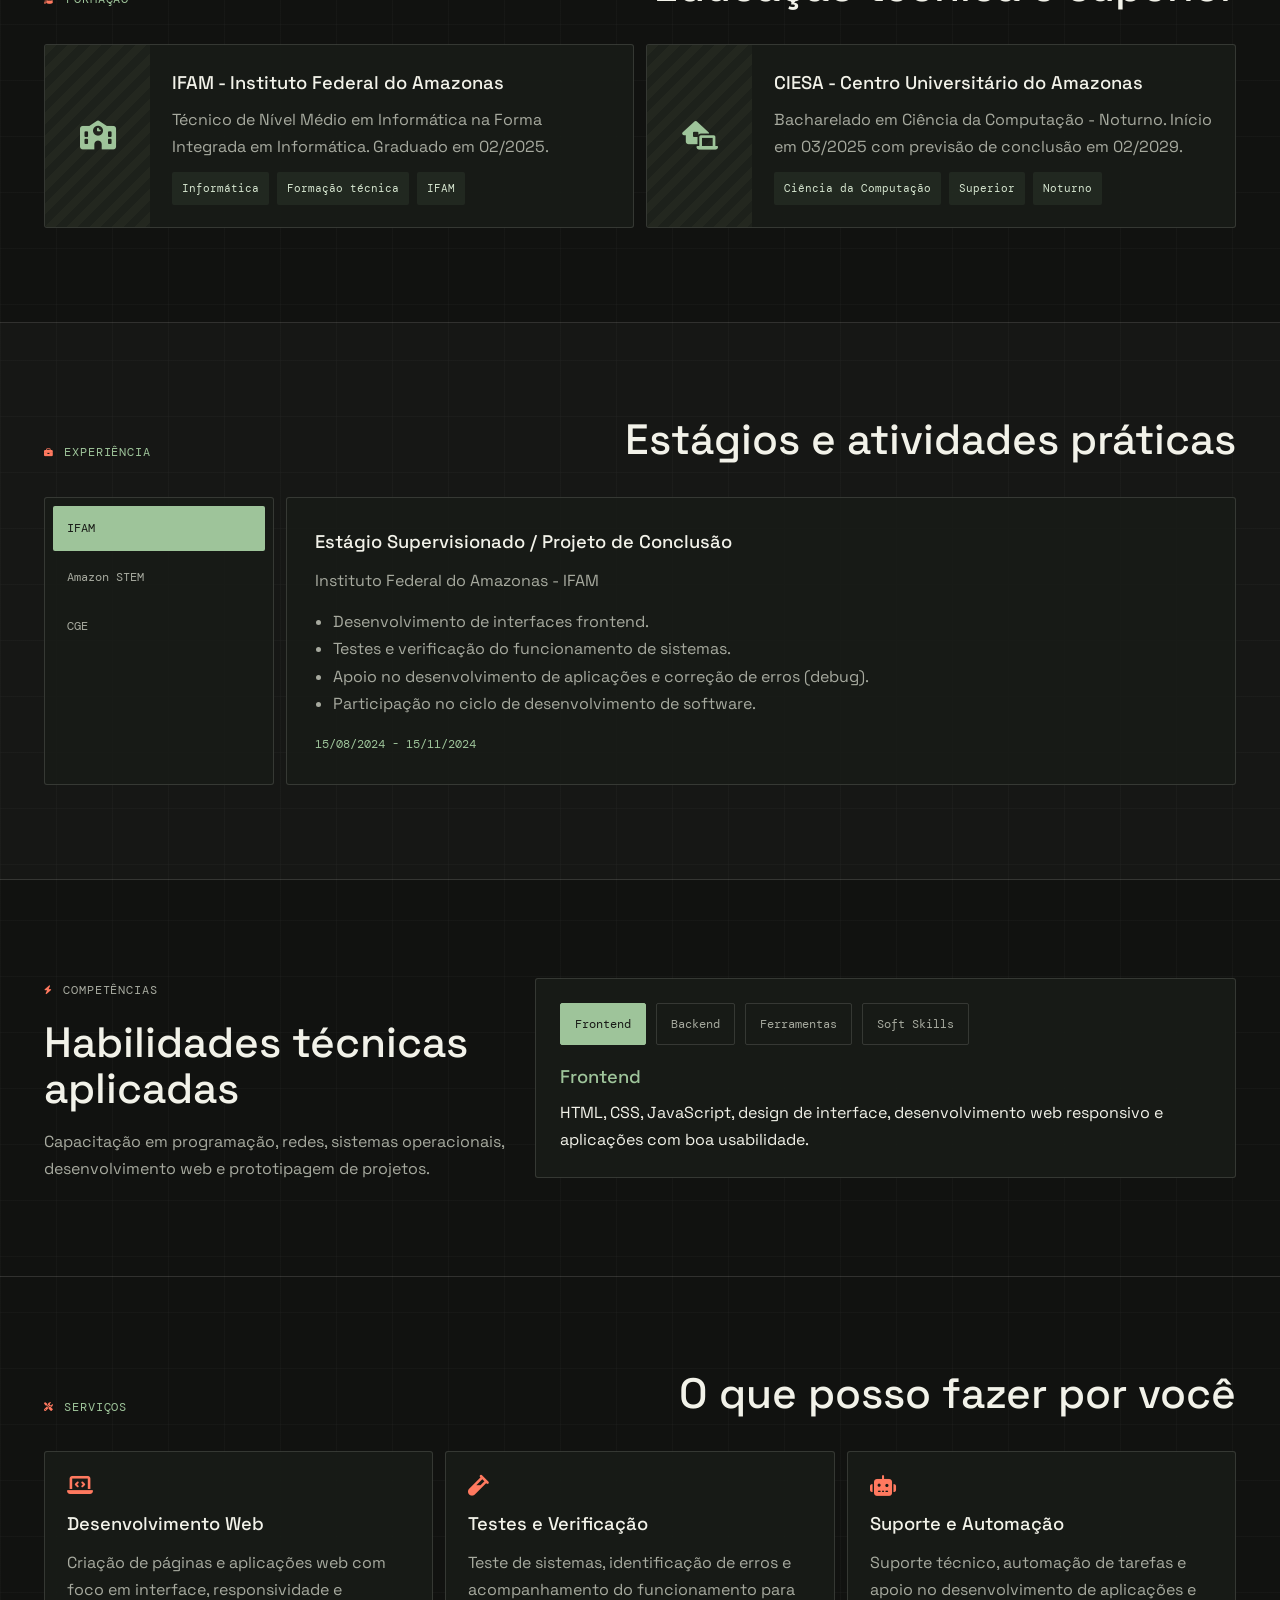
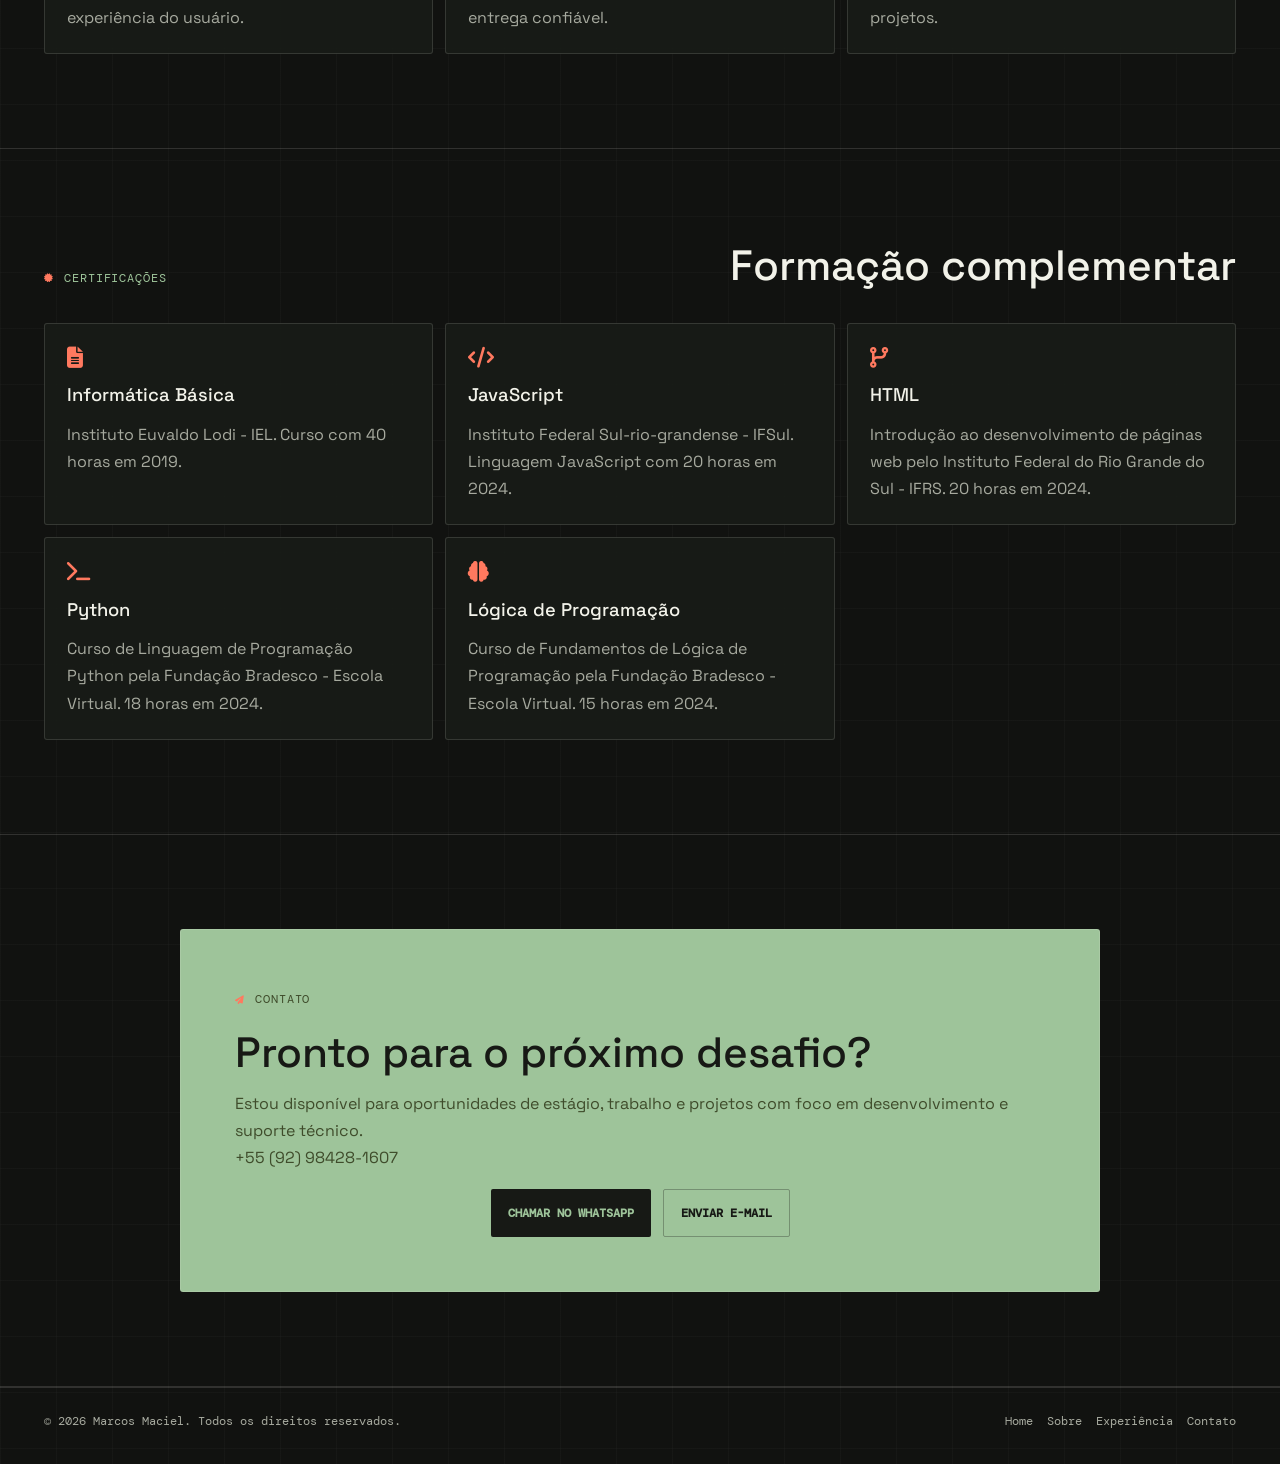
==== commit 3a7a4ae1: "atualizador o meu site" ====
--- a/index.html
+++ b/index.html
@@ -9,7 +9,9 @@
     <title>Marcos Maciel | Técnico em Informática</title>
     <link rel="preconnect" href="https://fonts.googleapis.com">
     <link rel="preconnect" href="https://fonts.gstatic.com" crossorigin>
-    <link href="https://fonts.googleapis.com/css2?family=DM+Mono:wght@400;500&family=Space+Grotesk:wght@400;500;600;700&display=swap" rel="stylesheet">
+    <link
+        href="https://fonts.googleapis.com/css2?family=DM+Mono:wght@400;500&family=Space+Grotesk:wght@400;500;600;700&display=swap"
+        rel="stylesheet">
     <link rel="stylesheet" href="styles.css">
     <link rel="stylesheet" href="https://cdnjs.cloudflare.com/ajax/libs/font-awesome/6.4.0/css/all.min.css">
 </head>
@@ -100,16 +102,33 @@
                     <p>Tenho experiência em desenvolvimento de interfaces frontend, testes de sistemas, verificação de
                         funcionamento, apoio no desenvolvimento de aplicativos e identificação de erros para melhoria
                         contínua.</p>
-                    <div class="social-links" aria-label="Redes sociais">
-                        <a href="https://www.linkedin.com/in/marcos-maciel-05a7362aa" target="_blank"
-                            rel="noopener noreferrer" title="LinkedIn" aria-label="LinkedIn"><i
-                                class="fab fa-linkedin-in"></i></a>
-                        <a href="https://github.com/MarcosMacielTI-ciesa" target="_blank"
-                            rel="noopener noreferrer" title="GitHub CIESA" aria-label="GitHub CIESA"><i
-                                class="fab fa-github"></i></a>
-                        <a href="https://github.com/MarcosMacielTI/MarcosMacielTI" target="_blank"
-                            rel="noopener noreferrer" title="GitHub MarcosMacielTI" aria-label="GitHub MarcosMacielTI"><i
-                                class="fab fa-github"></i></a>
+                    <div class="profile-links" aria-label="Perfis e currículo">
+                        <a class="profile-link" href="https://curriculo.sougov.economia.gov.br/marcos-maciel-2601335566"
+                            target="_blank" rel="noopener noreferrer">
+                            <i class="fas fa-file-lines" aria-hidden="true"></i>
+                            <span>Currículo Sougov</span>
+                            <i class="fas fa-arrow-up-right-from-square" aria-hidden="true"></i>
+                        </a>
+                        <a class="profile-link" href="https://www.linkedin.com/in/marcos-maciel-05a7362aa"
+                            target="_blank" rel="noopener noreferrer">
+                            <i class="fab fa-linkedin-in" aria-hidden="true"></i>
+                            <span>LinkedIn</span>
+                            <i class="fas fa-arrow-up-right-from-square" aria-hidden="true"></i>
+                        </a>
+                        <a class="profile-link" href="https://github.com/MarcosMacielTI-ciesa" target="_blank"
+                            rel="noopener noreferrer">
+                            <i class="fab fa-github" aria-hidden="true"></i>
+                            <span>GitHub CIESA</span>
+                            <i class="fas fa-arrow-up-right-from-square" aria-hidden="true"></i>
+                        </a>
+                        <a class="profile-link" href="https://github.com/MarcosMacielTI/MarcosMacielTI"
+                            target="_blank" rel="noopener noreferrer">
+                            <i class="fab fa-github" aria-hidden="true"></i>
+                            <span>GitHub pessoal</span>
+                            <i class="fas fa-arrow-up-right-from-square" aria-hidden="true"></i>
+                        </a>
+                    </div>
+                    <div class="social-links" aria-label="Contato direto">
                         <a href="mailto:marcosmaciel2906151@gmail.com" title="E-mail" aria-label="E-mail"><i
                                 class="fas fa-envelope"></i></a>
                         <a href="tel:+5592984281607" title="Telefone" aria-label="Telefone"><i
--- a/styles.css
+++ b/styles.css
@@ -358,6 +358,47 @@
     margin-top: 16px;
 }
 
+.profile-links {
+    display: grid;
+    grid-template-columns: repeat(2, minmax(0, 1fr));
+    gap: 0 16px;
+    margin-top: 18px;
+    border-top: 1px solid var(--border);
+}
+
+.profile-link {
+    display: flex;
+    align-items: center;
+    gap: 9px;
+    min-width: 0;
+    padding: 12px 2px;
+    border-bottom: 1px solid var(--border);
+    color: var(--muted);
+    font-family: 'DM Mono', monospace;
+    font-size: 0.7rem;
+    transition: color var(--transition);
+}
+
+.profile-link > i:first-child {
+    width: 16px;
+    color: var(--primary);
+    text-align: center;
+}
+
+.profile-link span {
+    flex: 1;
+    overflow-wrap: anywhere;
+}
+
+.profile-link > i:last-child {
+    color: var(--muted);
+    font-size: 0.62rem;
+}
+
+.profile-link:hover {
+    color: var(--primary);
+}
+
 .social-links a {
     width: 44px;
     height: 44px;
@@ -962,7 +1003,7 @@
     gap: 8px;
 }
 
-.hero-metrics > div {
+.hero-metrics>div {
     padding: 10px 8px;
     border-radius: 2px;
     background: rgba(255, 255, 255, 0.035);
@@ -1101,7 +1142,7 @@
     font-weight: 500;
 }
 
-.experience-panel > span {
+.experience-panel>span {
     display: inline-block;
     margin-top: 18px;
     color: var(--primary);
@@ -1354,7 +1395,7 @@
         grid-template-columns: 1fr;
     }
 
-    .hero-metrics > div {
+    .hero-metrics>div {
         display: flex;
         justify-content: space-between;
         gap: 10px;
@@ -1375,6 +1416,10 @@
         padding: 20px;
     }
 
+    .profile-links {
+        grid-template-columns: 1fr;
+    }
+
     .contact-card {
         padding: 28px 22px;
     }
@@ -1386,6 +1431,7 @@
 }
 
 @media (prefers-reduced-motion: reduce) {
+
     *,
     *::before,
     *::after {
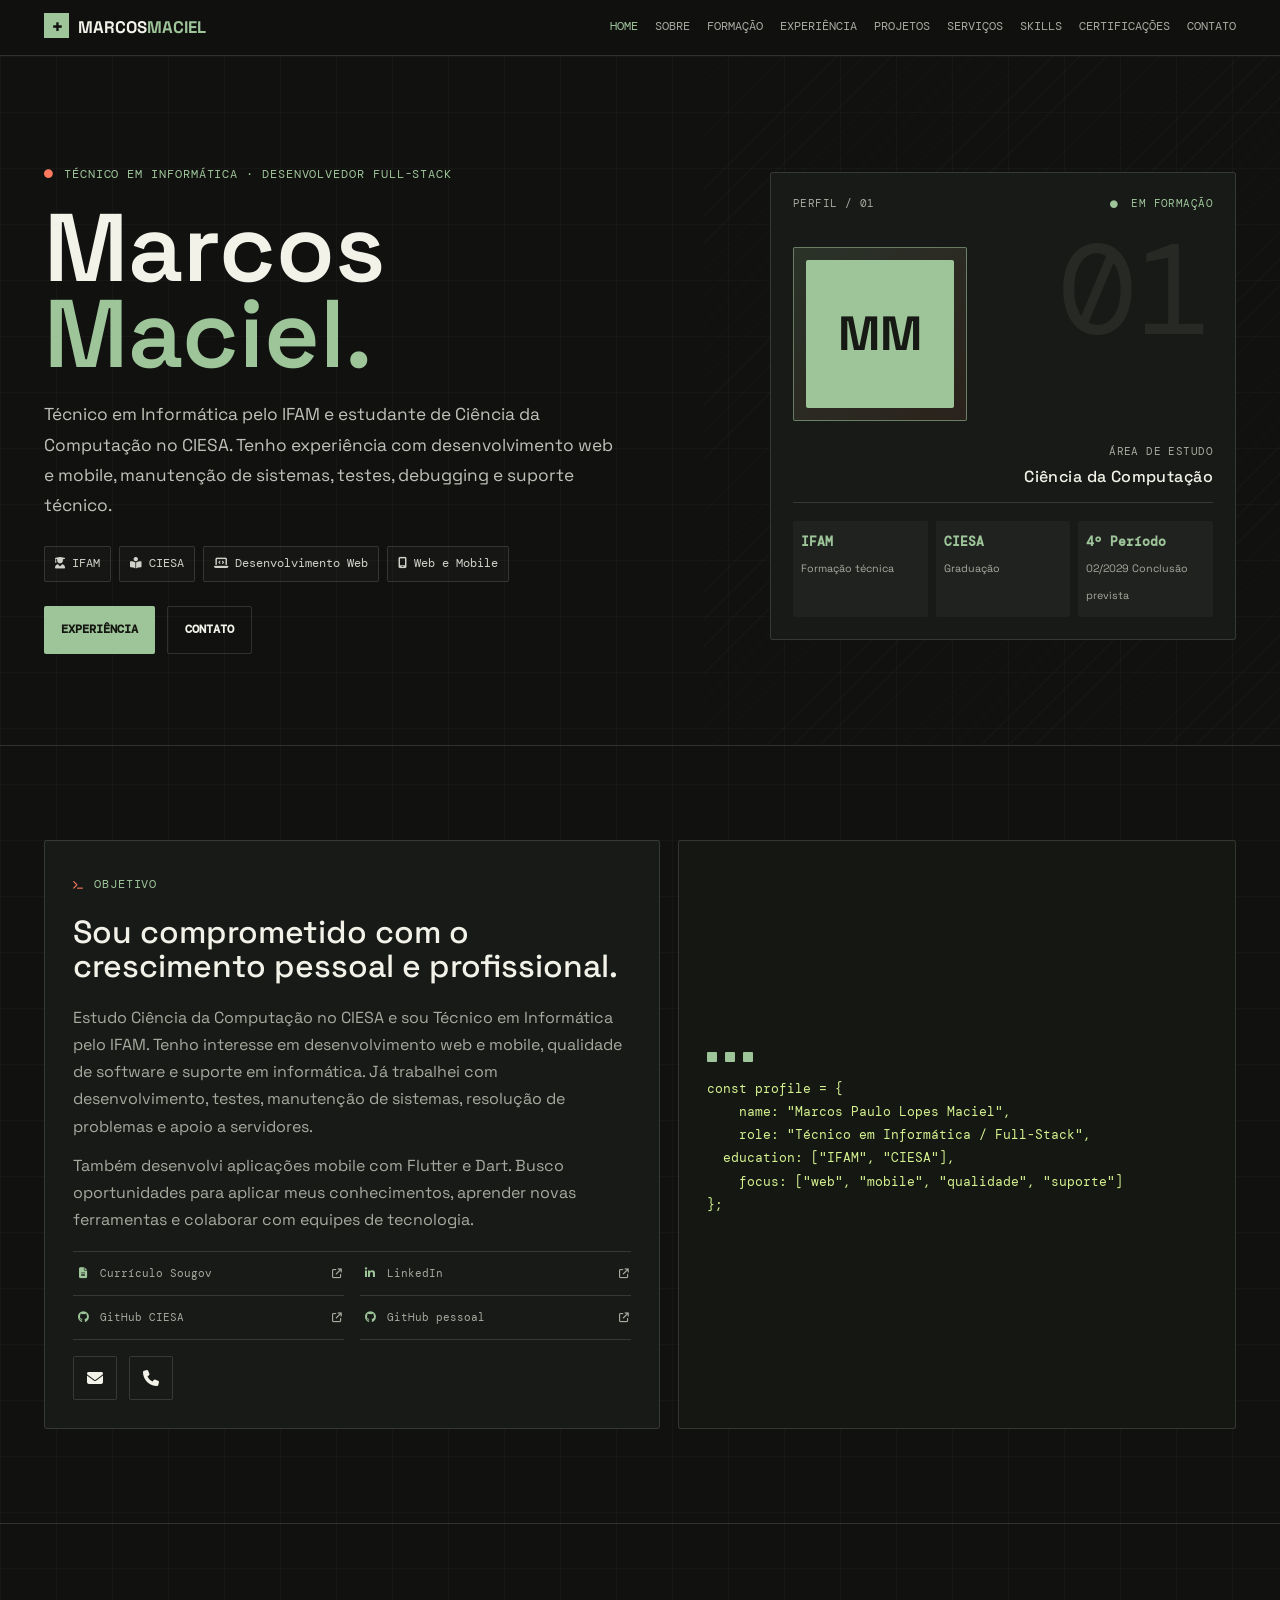
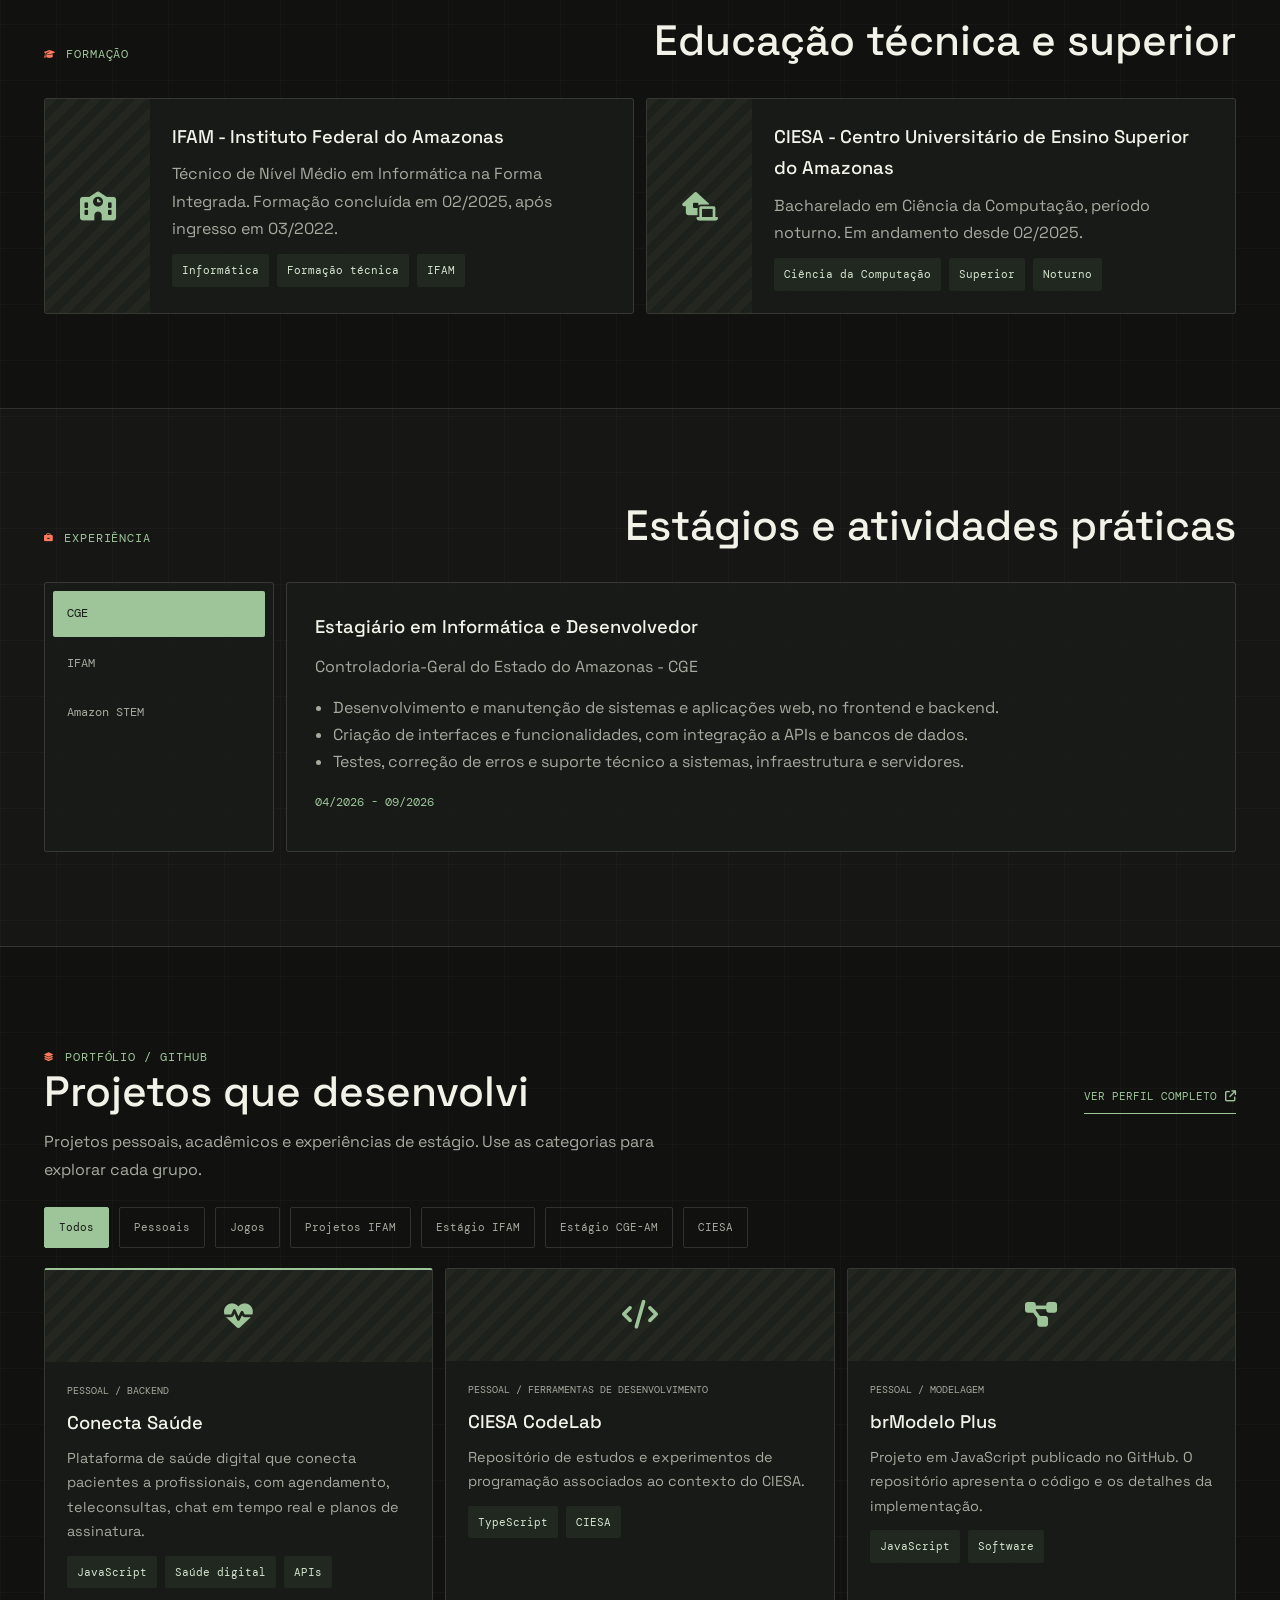
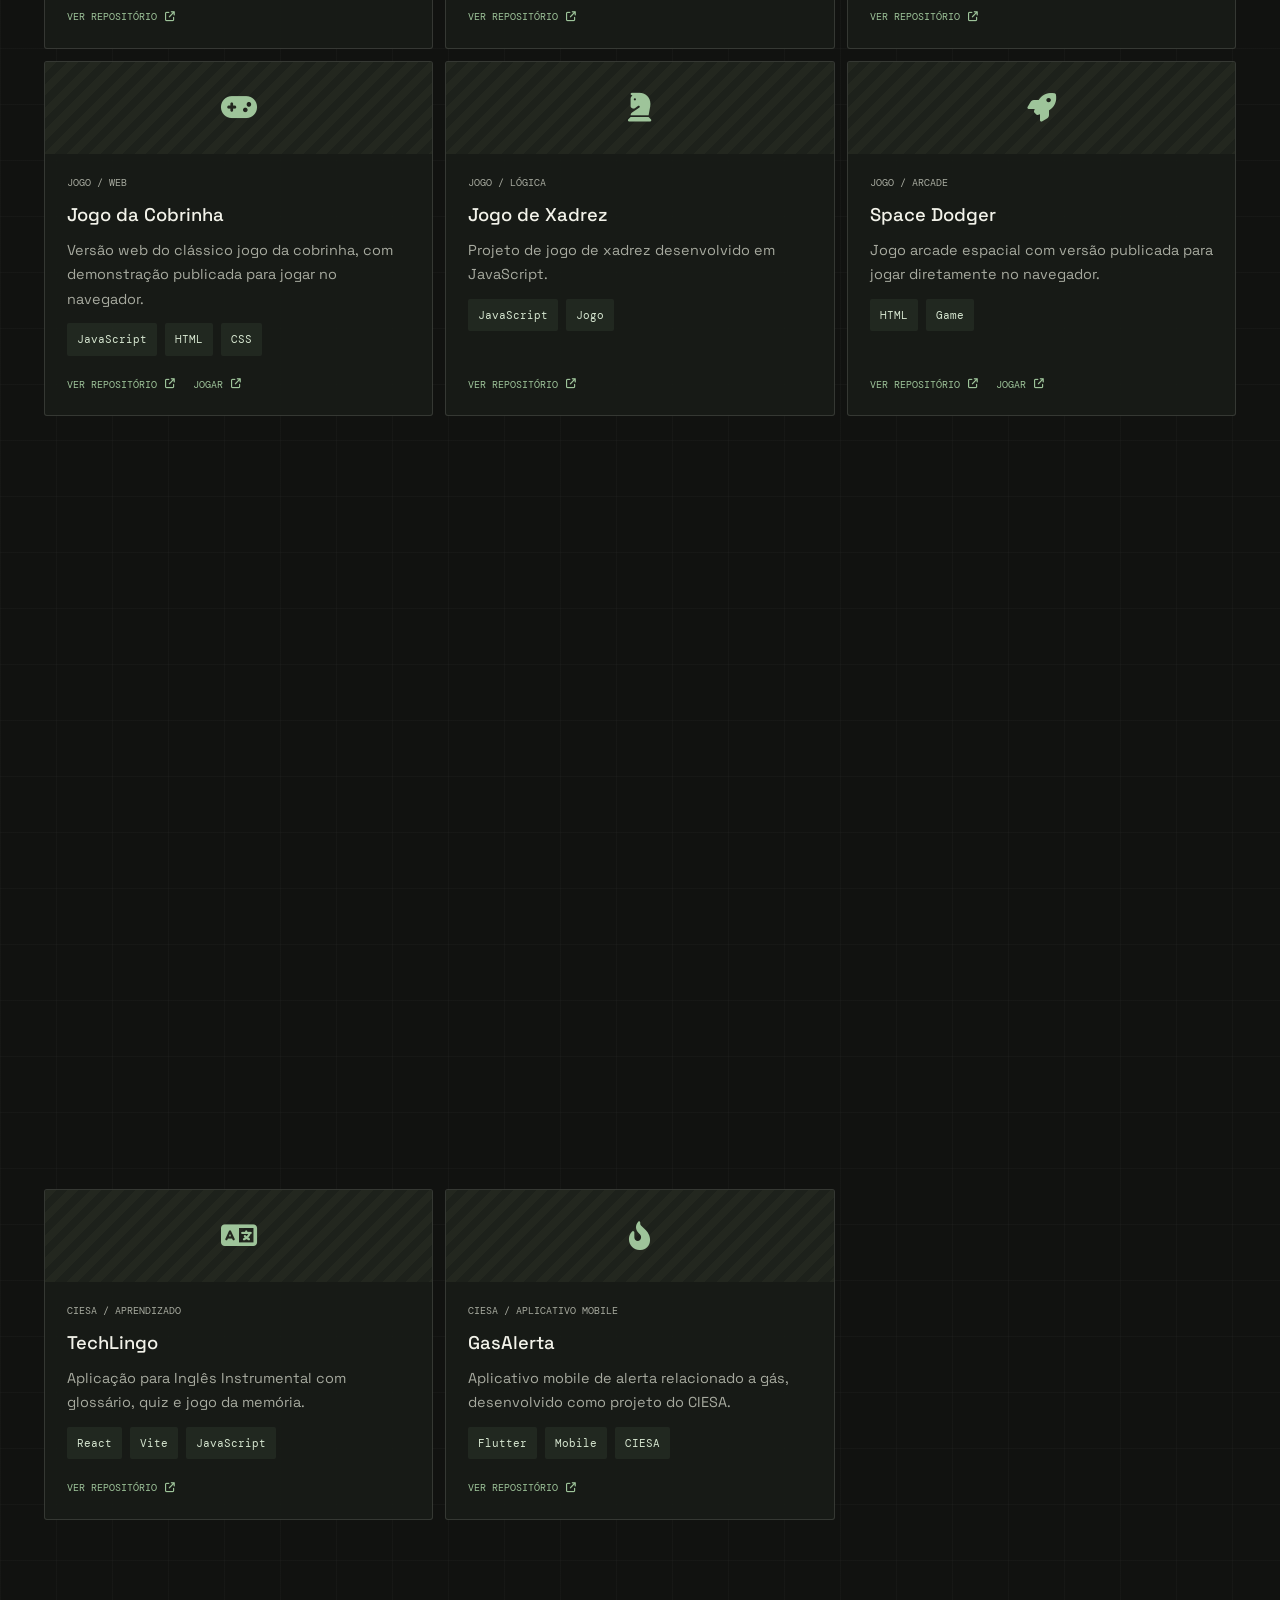
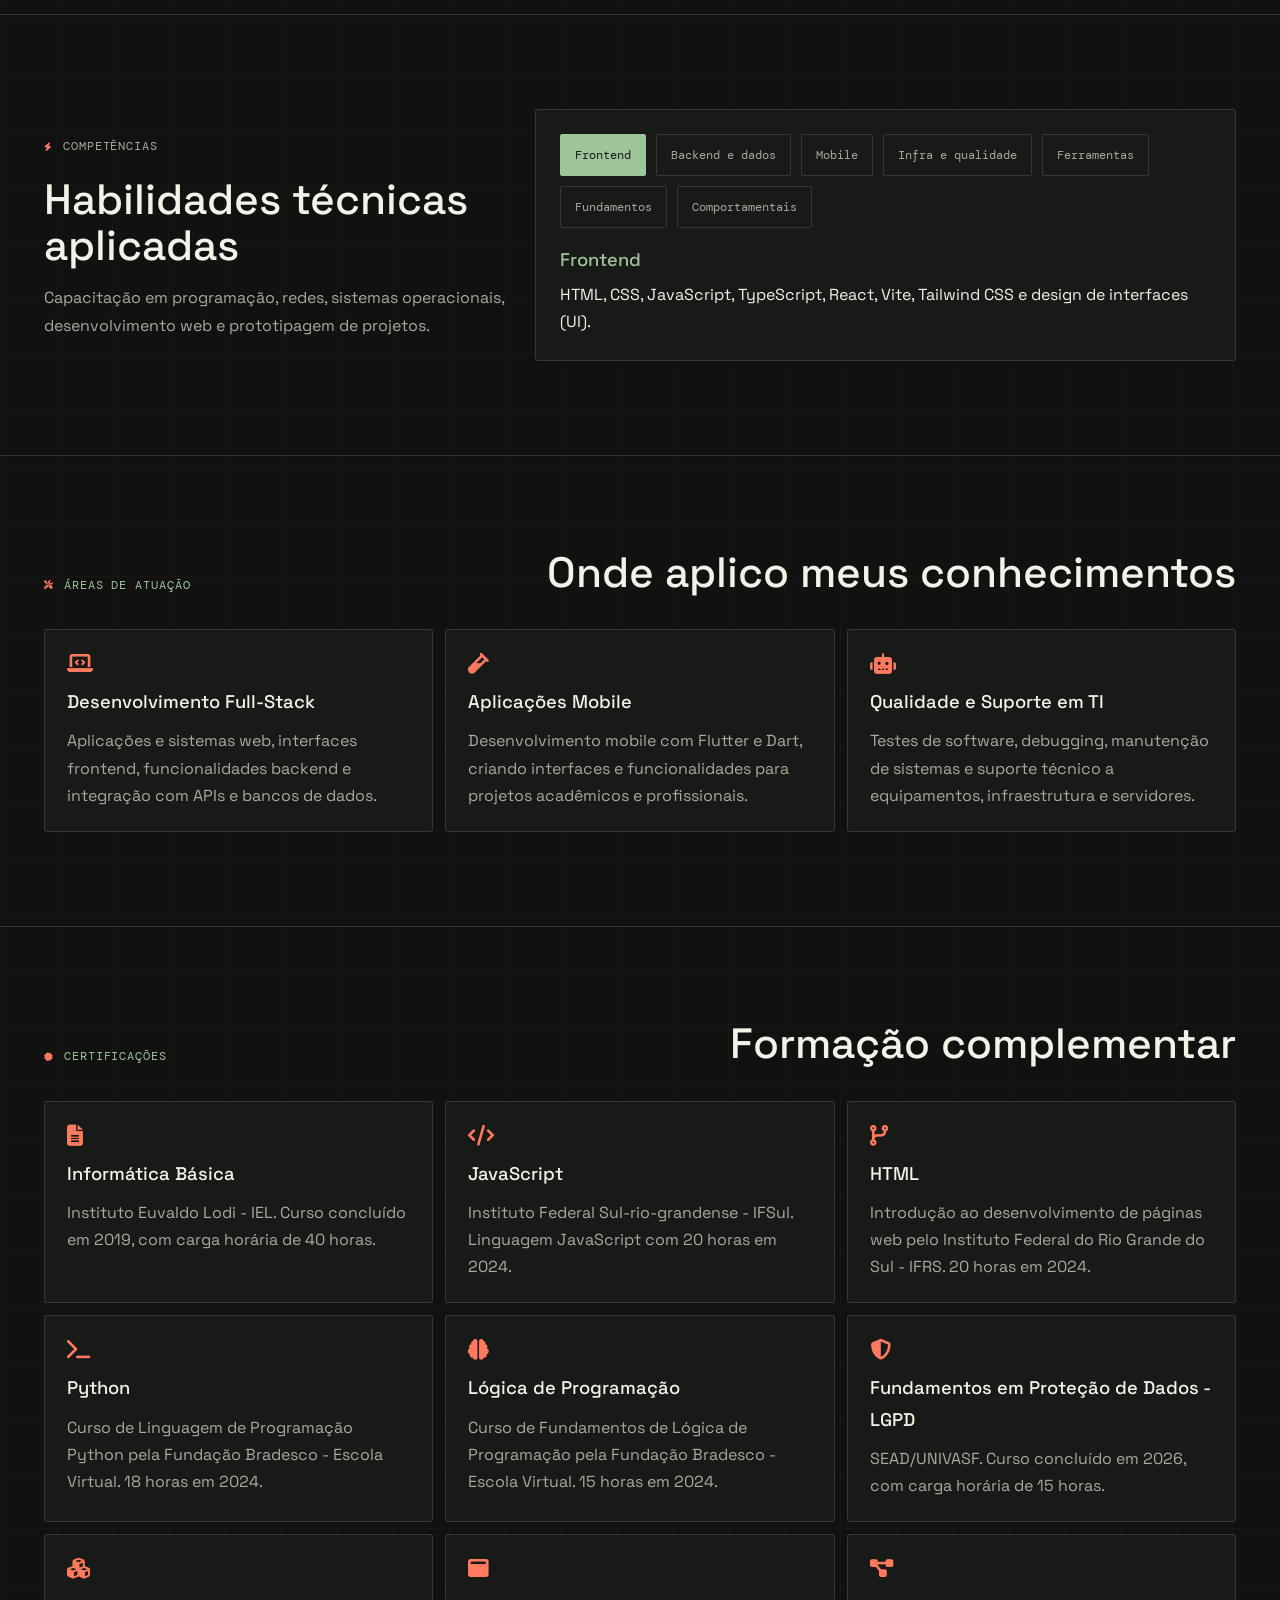
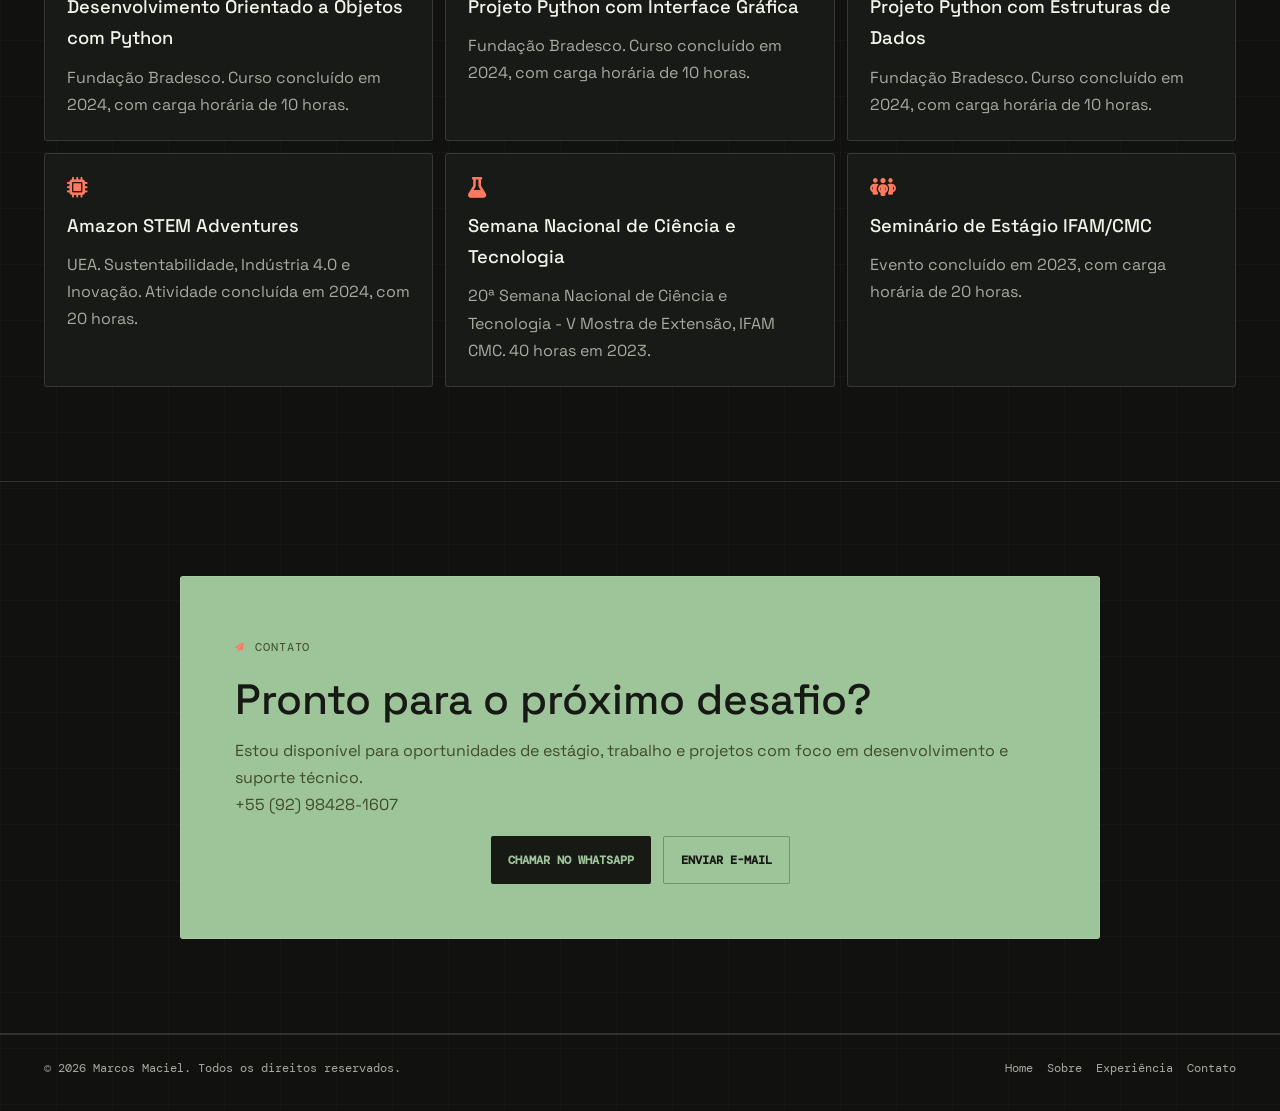
==== commit 8680b16f: "esta ajeitendo as escrita que estava errada" ====
--- a/index.html
+++ b/index.html
@@ -30,6 +30,7 @@
                 <a href="#about">Sobre</a>
                 <a href="#education">Formação</a>
                 <a href="#experience">Experiência</a>
+                <a href="#projects">Projetos</a>
                 <a href="#services">Serviços</a>
                 <a href="#skills">Skills</a>
                 <a href="#certifications">Certificações</a>
@@ -42,16 +43,18 @@
         <section id="home" class="hero">
             <div class="container hero-grid">
                 <div class="hero-text reveal">
-                    <p class="eyebrow"><i class="fas fa-circle"></i> Técnico em Informática · Ciência da Computação</p>
+                    <p class="eyebrow"><i class="fas fa-circle"></i> Técnico em Informática · Desenvolvedor Full-Stack
+                    </p>
                     <h1>Marcos<br><span>Maciel.</span></h1>
-                    <p class="description">Sou técnico em informática e estudante de Ciência da Computação. Desenvolvo
-                        soluções web, interfaces e sistemas com foco em usabilidade, testes e entrega técnica confiável.
+                    <p class="description">Técnico em Informática pelo IFAM e estudante de Ciência da Computação no
+                        CIESA. Tenho experiência com desenvolvimento web e mobile, manutenção de sistemas, testes,
+                        debugging e suporte técnico.
                     </p>
                     <div class="hero-badges">
                         <span><i class="fas fa-user-graduate"></i> IFAM</span>
                         <span><i class="fas fa-book-reader"></i> CIESA</span>
                         <span><i class="fas fa-laptop-code"></i> Desenvolvimento Web</span>
-                        <span><i class="fas fa-tools"></i> Automação</span>
+                        <span><i class="fas fa-mobile-screen"></i> Web e Mobile</span>
                     </div>
                     <div class="hero-actions">
                         <a class="btn btn-primary" href="#experience">Experiência</a>
@@ -82,8 +85,8 @@
                             <span>Graduação</span>
                         </div>
                         <div>
-                            <strong>02/2029</strong>
-                            <span>Conclusão prevista</span>
+                            <strong>4º Período</strong>
+                            <span>02/2029 Conclusão prevista</span>
                         </div>
                     </div>
                 </div>
@@ -97,11 +100,12 @@
                         <span class="eyebrow"><i class="fas fa-terminal"></i> Objetivo</span>
                         <h2>Sou comprometido com o crescimento pessoal e profissional.</h2>
                     </div>
-                    <p>Busco integrar-me a uma equipe onde possa contribuir de forma eficaz nas atividades designadas,
-                        ao mesmo tempo em que desenvolvo minhas habilidades para apoiar os objetivos da instituição.</p>
-                    <p>Tenho experiência em desenvolvimento de interfaces frontend, testes de sistemas, verificação de
-                        funcionamento, apoio no desenvolvimento de aplicativos e identificação de erros para melhoria
-                        contínua.</p>
+                    <p>Estudo Ciência da Computação no CIESA e sou Técnico em Informática pelo IFAM. Tenho interesse em
+                        desenvolvimento web e mobile, qualidade de software e suporte em informática. Já trabalhei com
+                        desenvolvimento, testes, manutenção de sistemas, resolução de problemas e apoio a servidores.
+                    </p>
+                    <p>Também desenvolvi aplicações mobile com Flutter e Dart. Busco oportunidades para aplicar meus
+                        conhecimentos, aprender novas ferramentas e colaborar com equipes de tecnologia.</p>
                     <div class="profile-links" aria-label="Perfis e currículo">
                         <a class="profile-link" href="https://curriculo.sougov.economia.gov.br/marcos-maciel-2601335566"
                             target="_blank" rel="noopener noreferrer">
@@ -121,8 +125,8 @@
                             <span>GitHub CIESA</span>
                             <i class="fas fa-arrow-up-right-from-square" aria-hidden="true"></i>
                         </a>
-                        <a class="profile-link" href="https://github.com/MarcosMacielTI/MarcosMacielTI"
-                            target="_blank" rel="noopener noreferrer">
+                        <a class="profile-link" href="https://github.com/MarcosMacielTI/MarcosMacielTI" target="_blank"
+                            rel="noopener noreferrer">
                             <i class="fab fa-github" aria-hidden="true"></i>
                             <span>GitHub pessoal</span>
                             <i class="fas fa-arrow-up-right-from-square" aria-hidden="true"></i>
@@ -140,10 +144,10 @@
                         <span></span><span></span><span></span>
                     </div>
                     <pre><code>const profile = {
-  name: "Marcos Maciel",
-  role: "Técnico em Informática",
+    name: "Marcos Paulo Lopes Maciel",
+    role: "Técnico em Informática / Full-Stack",
   education: ["IFAM", "CIESA"],
-  focus: ["frontend", "backend", "teste", "automação"]
+    focus: ["web", "mobile", "qualidade", "suporte"]
 };</code></pre>
                 </div>
             </div>
@@ -160,8 +164,8 @@
                         <div class="project-image"><i class="fas fa-school"></i></div>
                         <div class="project-content">
                             <h3>IFAM - Instituto Federal do Amazonas</h3>
-                            <p>Técnico de Nível Médio em Informática na Forma Integrada em Informática. Graduado em
-                                02/2025.</p>
+                            <p>Técnico de Nível Médio em Informática na Forma Integrada. Formação concluída em 02/2025,
+                                após ingresso em 03/2022.</p>
                             <div class="tags"><span>Informática</span><span>Formação técnica</span><span>IFAM</span>
                             </div>
                         </div>
@@ -169,9 +173,8 @@
                     <article class="project-card reveal">
                         <div class="project-image"><i class="fas fa-laptop-house"></i></div>
                         <div class="project-content">
-                            <h3>CIESA - Centro Universitário do Amazonas</h3>
-                            <p>Bacharelado em Ciência da Computação - Noturno. Início em 03/2025 com previsão de
-                                conclusão em 02/2029.</p>
+                            <h3>CIESA - Centro Universitário de Ensino Superior do Amazonas</h3>
+                            <p>Bacharelado em Ciência da Computação, período noturno. Em andamento desde 02/2025.</p>
                             <div class="tags"><span>Ciência da
                                     Computação</span><span>Superior</span><span>Noturno</span></div>
                         </div>
@@ -188,41 +191,271 @@
                 </div>
                 <div class="experience-grid">
                     <div class="experience-tabs reveal" role="tablist" aria-label="Experiência profissional">
-                        <button class="tab active" role="tab" data-target="tab1">IFAM</button>
-                        <button class="tab" role="tab" data-target="tab2">Amazon STEM</button>
-                        <button class="tab" role="tab" data-target="tab3">CGE</button>
+                        <button class="tab active" role="tab" data-target="tab1">CGE</button>
+                        <button class="tab" role="tab" data-target="tab2">IFAM</button>
+                        <button class="tab" role="tab" data-target="tab3">Amazon STEM</button>
                     </div>
                     <div class="experience-panel reveal" id="tab1">
-                        <h3>Estágio Supervisionado / Projeto de Conclusão</h3>
+                        <h3>Estagiário em Informática e Desenvolvedor</h3>
+                        <p>Controladoria-Geral do Estado do Amazonas - CGE</p>
+                        <ul>
+                            <li>Desenvolvimento e manutenção de sistemas e aplicações web, no frontend e backend.</li>
+                            <li>Criação de interfaces e funcionalidades, com integração a APIs e bancos de dados.</li>
+                            <li>Testes, correção de erros e suporte técnico a sistemas, infraestrutura e servidores.
+                            </li>
+                        </ul>
+                        <span>04/2026 - 09/2026</span>
+                    </div>
+                    <div class="experience-panel reveal hidden" id="tab2">
+                        <h3>Estágio Supervisionado / Projeto de Conclusão de Curso</h3>
                         <p>Instituto Federal do Amazonas - IFAM</p>
                         <ul>
-                            <li>Desenvolvimento de interfaces frontend.</li>
-                            <li>Testes e verificação do funcionamento de sistemas.</li>
-                            <li>Apoio no desenvolvimento de aplicações e correção de erros (debug).</li>
-                            <li>Participação no ciclo de desenvolvimento de software.</li>
+                            <li>Desenvolvimento e manutenção de aplicações web e mobile com Flutter e Dart.</li>
+                            <li>Criação de interfaces e funcionalidades, testes e verificação de sistemas.</li>
+                            <li>Identificação e correção de erros, debugging e apoio no ciclo de desenvolvimento.</li>
                         </ul>
-                        <span>15/08/2024 - 15/11/2024</span>
-                    </div>
-                    <div class="experience-panel reveal hidden" id="tab2">
-                        <h3>Evento Amazon STEM Adventures</h3>
+                        <span>04/2024 - 11/2024</span>
+                    </div>
+                    <div class="experience-panel reveal hidden" id="tab3">
+                        <h3>Amazon STEM Adventures</h3>
                         <p>Escola Superior de Tecnologia - EST/UEA</p>
                         <ul>
-                            <li>Modelagem 3D e programação de circuitos eletrônicos.</li>
-                            <li>Utilização de hardware de prototipagem.</li>
-                            <li>Desenvolvimento de projeto técnico.</li>
+                            <li>Atividade com foco em sustentabilidade, Indústria 4.0 e inovação.</li>
+                            <li>Modelagem 3D, programação de circuitos e uso de hardware de prototipagem.</li>
+                            <li>Desenvolvimento de projeto prático em tecnologia.</li>
                         </ul>
-                        <span>04/03/2024 - 05/03/2024</span>
-                    </div>
-                    <div class="experience-panel reveal hidden" id="tab3">
-                        <h3>Estágio em Informática e Desenvolvedor</h3>
-                        <p>Controladoria-Geral do Estado do Amazonas - CGE</p>
-                        <ul>
-                            <li>Atuação como Técnico em Informática e Desenvolvedor de Sistema.</li>
-                            <li>Desenvolvimento de interfaces frontend e testes de sistema.</li>
-                            <li>Testes, verificação e acompanhamento do funcionamento de sistemas.</li>
-                        </ul>
-                        <span>15/04/2026 - 15/09/2026</span>
-                    </div>
+                        <span>03/2024 · 20 horas</span>
+                    </div>
+                </div>
+            </div>
+        </section>
+
+        <section id="projects" class="section projects-section">
+            <div class="container">
+                <div class="section-heading project-section-heading reveal">
+                    <div>
+                        <p class="eyebrow"><i class="fas fa-layer-group"></i> Portfólio / GitHub</p>
+                        <h2>Projetos que desenvolvi</h2>
+                    </div>
+                    <a class="project-profile-link" href="https://github.com/MarcosMacielTI/" target="_blank"
+                        rel="noopener noreferrer">Ver perfil completo <i class="fas fa-arrow-up-right-from-square"
+                            aria-hidden="true"></i></a>
+                </div>
+                <p class="projects-intro">Projetos pessoais, acadêmicos e experiências de estágio. Use as categorias
+                    para explorar cada grupo.</p>
+                <div class="filter-group project-filters" aria-label="Filtrar projetos">
+                    <button class="filter active" data-filter="all" aria-pressed="true">Todos</button>
+                    <button class="filter" data-filter="personal" aria-pressed="false">Pessoais</button>
+                    <button class="filter" data-filter="games" aria-pressed="false">Jogos</button>
+                    <button class="filter" data-filter="ifam" aria-pressed="false">Projetos IFAM</button>
+                    <button class="filter" data-filter="ifam-internship" aria-pressed="false">Estágio IFAM</button>
+                    <button class="filter" data-filter="cge-internship" aria-pressed="false">Estágio CGE-AM</button>
+                    <button class="filter" data-filter="ciesa" aria-pressed="false">CIESA</button>
+                </div>
+                <div class="projects-grid portfolio-grid">
+                    <article class="project-card reveal" data-category="personal" data-featured="true">
+                        <div class="project-image"><i class="fas fa-heart-pulse"></i></div>
+                        <div class="project-content">
+                            <p class="project-topline">PESSOAL / BACKEND</p>
+                            <h3>Conecta Saúde</h3>
+                            <p>Plataforma de saúde digital que conecta pacientes a profissionais, com agendamento,
+                                teleconsultas, chat em tempo real e planos de assinatura.</p>
+                            <div class="tags"><span>JavaScript</span><span>Saúde digital</span><span>APIs</span></div>
+                            <div class="project-links"><a class="project-link"
+                                    href="https://github.com/MarcosMacielTI/conecta-saude-backend" target="_blank"
+                                    rel="noopener noreferrer">Ver repositório <i
+                                        class="fas fa-arrow-up-right-from-square" aria-hidden="true"></i></a></div>
+                        </div>
+                    </article>
+                    <article class="project-card reveal" data-category="personal">
+                        <div class="project-image"><i class="fas fa-code"></i></div>
+                        <div class="project-content">
+                            <p class="project-topline">PESSOAL / FERRAMENTAS DE DESENVOLVIMENTO</p>
+                            <h3>CIESA CodeLab</h3>
+                            <p>Repositório de estudos e experimentos de programação associados ao contexto do CIESA.</p>
+                            <div class="tags"><span>TypeScript</span><span>CIESA</span></div>
+                            <div class="project-links"><a class="project-link"
+                                    href="https://github.com/MarcosMacielTI/CIESA-CodeLab" target="_blank"
+                                    rel="noopener noreferrer">Ver repositório <i
+                                        class="fas fa-arrow-up-right-from-square" aria-hidden="true"></i></a></div>
+                        </div>
+                    </article>
+                    <article class="project-card reveal" data-category="personal">
+                        <div class="project-image"><i class="fas fa-diagram-project"></i></div>
+                        <div class="project-content">
+                            <p class="project-topline">PESSOAL / MODELAGEM</p>
+                            <h3>brModelo Plus</h3>
+                            <p>Projeto em JavaScript publicado no GitHub. O repositório apresenta o código e os detalhes
+                                da implementação.</p>
+                            <div class="tags"><span>JavaScript</span><span>Software</span></div>
+                            <div class="project-links"><a class="project-link"
+                                    href="https://github.com/MarcosMacielTI/brmodelo_plus" target="_blank"
+                                    rel="noopener noreferrer">Ver repositório <i
+                                        class="fas fa-arrow-up-right-from-square" aria-hidden="true"></i></a></div>
+                        </div>
+                    </article>
+                    <article class="project-card reveal" data-category="games">
+                        <div class="project-image"><i class="fas fa-gamepad"></i></div>
+                        <div class="project-content">
+                            <p class="project-topline">JOGO / WEB</p>
+                            <h3>Jogo da Cobrinha</h3>
+                            <p>Versão web do clássico jogo da cobrinha, com demonstração publicada para jogar no
+                                navegador.</p>
+                            <div class="tags"><span>JavaScript</span><span>HTML</span><span>CSS</span></div>
+                            <div class="project-links"><a class="project-link"
+                                    href="https://github.com/MarcosMacielTI/jogo-da-cobrinha" target="_blank"
+                                    rel="noopener noreferrer">Ver repositório <i
+                                        class="fas fa-arrow-up-right-from-square" aria-hidden="true"></i></a><a
+                                    class="project-link" href="https://marcosmacielti.github.io/jogo-da-cobrinha/"
+                                    target="_blank" rel="noopener noreferrer">Jogar <i
+                                        class="fas fa-arrow-up-right-from-square" aria-hidden="true"></i></a></div>
+                        </div>
+                    </article>
+                    <article class="project-card reveal" data-category="games">
+                        <div class="project-image"><i class="fas fa-chess-knight"></i></div>
+                        <div class="project-content">
+                            <p class="project-topline">JOGO / LÓGICA</p>
+                            <h3>Jogo de Xadrez</h3>
+                            <p>Projeto de jogo de xadrez desenvolvido em JavaScript.</p>
+                            <div class="tags"><span>JavaScript</span><span>Jogo</span></div>
+                            <div class="project-links"><a class="project-link"
+                                    href="https://github.com/MarcosMacielTI/Jogo_Xadrez" target="_blank"
+                                    rel="noopener noreferrer">Ver repositório <i
+                                        class="fas fa-arrow-up-right-from-square" aria-hidden="true"></i></a></div>
+                        </div>
+                    </article>
+                    <article class="project-card reveal" data-category="games">
+                        <div class="project-image"><i class="fas fa-rocket"></i></div>
+                        <div class="project-content">
+                            <p class="project-topline">JOGO / ARCADE</p>
+                            <h3>Space Dodger</h3>
+                            <p>Jogo arcade espacial com versão publicada para jogar diretamente no navegador.</p>
+                            <div class="tags"><span>HTML</span><span>Game</span></div>
+                            <div class="project-links"><a class="project-link"
+                                    href="https://github.com/MarcosMacielTI/space-dodger" target="_blank"
+                                    rel="noopener noreferrer">Ver repositório <i
+                                        class="fas fa-arrow-up-right-from-square" aria-hidden="true"></i></a><a
+                                    class="project-link" href="https://marcosmacielti.github.io/space-dodger/"
+                                    target="_blank" rel="noopener noreferrer">Jogar <i
+                                        class="fas fa-arrow-up-right-from-square" aria-hidden="true"></i></a></div>
+                        </div>
+                    </article>
+                    <article class="project-card reveal" data-category="ifam">
+                        <div class="project-image"><i class="fas fa-people-group"></i></div>
+                        <div class="project-content">
+                            <p class="project-topline">IFAM / PROJETO EM EQUIPE</p>
+                            <h3>Progest IFAM</h3>
+                            <p>Projeto acadêmico de gestão desenvolvido em equipe, com práticas de programação orientada
+                                a objetos e metodologia Scrum.</p>
+                            <div class="tags"><span>Java</span><span>MySQL</span><span>Scrum</span><span>Equipe</span>
+                            </div>
+                            <div class="project-links"><a class="project-link"
+                                    href="https://github.com/MarcosMacielTI/Progest-IFAM" target="_blank"
+                                    rel="noopener noreferrer">Ver repositório <i
+                                        class="fas fa-arrow-up-right-from-square" aria-hidden="true"></i></a></div>
+                        </div>
+                    </article>
+                    <article class="project-card reveal" data-category="ifam">
+                        <div class="project-image"><i class="fas fa-graduation-cap"></i></div>
+                        <div class="project-content">
+                            <p class="project-topline">IFAM / PROJETO ACADÊMICO</p>
+                            <h3>SARUC POO</h3>
+                            <p>Projeto acadêmico relacionado a programação orientada a objetos, informado como parte dos
+                                projetos do IFAM.</p>
+                            <div class="tags"><span>IFAM</span><span>POO</span></div>
+                            <div class="project-links"><a class="project-link"
+                                    href="https://github.com/MarcosMacielTI/SARUC_POO" target="_blank"
+                                    rel="noopener noreferrer">Ver repositório <i
+                                        class="fas fa-arrow-up-right-from-square" aria-hidden="true"></i></a></div>
+                        </div>
+                    </article>
+                    <article class="project-card reveal" data-category="ifam-internship">
+                        <div class="project-image"><i class="fas fa-database"></i></div>
+                        <div class="project-content">
+                            <p class="project-topline">ESTÁGIO / IFAM</p>
+                            <h3>DataCon</h3>
+                            <p>Repositório do projeto desenvolvido durante o estágio no IFAM, conforme informado por
+                                você.</p>
+                            <div class="tags"><span>Estágio</span><span>IFAM</span></div>
+                            <div class="project-links"><a class="project-link"
+                                    href="https://github.com/ProjetoMetodologia/old_datacon_Jul-6-2024" target="_blank"
+                                    rel="noopener noreferrer">Ver repositório <i
+                                        class="fas fa-arrow-up-right-from-square" aria-hidden="true"></i></a></div>
+                        </div>
+                    </article>
+                    <article class="project-card reveal" data-category="cge-internship" data-featured="true">
+                        <div class="project-image"><i class="fas fa-building-columns"></i></div>
+                        <div class="project-content">
+                            <p class="project-topline">ESTÁGIO / CGE-AM / AUTORIA INDIVIDUAL</p>
+                            <h3>Protótipo da Intranet CGE</h3>
+                            <p>Primeiro layout da intranet institucional da CGE, criado individualmente por você para
+                                centralizar comunicados, documentos, sistemas, colaboradores, eventos e suporte de TI.
+                            </p>
+                            <div class="tags">
+                                <span>HTML</span><span>CSS</span><span>JavaScript</span><span>Individual</span>
+                            </div>
+                            <div class="project-links"><a class="project-link"
+                                    href="https://github.com/MarcosMacielTI/Intrant-CGE" target="_blank"
+                                    rel="noopener noreferrer">Ver repositório <i
+                                        class="fas fa-arrow-up-right-from-square" aria-hidden="true"></i></a><a
+                                    class="project-link" href="https://marcosmacielti.github.io/Intrant-CGE/"
+                                    target="_blank" rel="noopener noreferrer">Ver protótipo <i
+                                        class="fas fa-arrow-up-right-from-square" aria-hidden="true"></i></a></div>
+                        </div>
+                    </article>
+                    <article class="project-card reveal" data-category="cge-internship">
+                        <div class="project-image"><i class="fas fa-users-gear"></i></div>
+                        <div class="project-content">
+                            <p class="project-topline">ESTÁGIO / CGE-AM / PROJETO EM EQUIPE</p>
+                            <h3>Intranet CGE-AM</h3>
+                            <p>Versão desenvolvida pela equipe com base no primeiro layout que você criou
+                                individualmente.</p>
+                            <div class="tags"><span>TypeScript</span><span>CGE-AM</span><span>Equipe</span></div>
+                            <div class="project-links"><a class="project-link"
+                                    href="https://github.com/Intranet-CGE-AM/Intranet-CGE" target="_blank"
+                                    rel="noopener noreferrer">Ver repositório <i
+                                        class="fas fa-arrow-up-right-from-square" aria-hidden="true"></i></a></div>
+                        </div>
+                    </article>
+                    <article class="project-card reveal" data-category="ciesa">
+                        <div class="project-image"><i class="fas fa-calendar-check"></i></div>
+                        <div class="project-content">
+                            <p class="project-topline">CIESA / SISTEMA ACADÊMICO</p>
+                            <h3>Reserva de Laboratório CIESA</h3>
+                            <p>Projeto acadêmico para organização de reservas de laboratório.</p>
+                            <div class="tags"><span>CIESA</span><span>JavaScript</span></div>
+                            <div class="project-links"><a class="project-link"
+                                    href="https://github.com/MarcosMacielTI-ciesa/Reserva_Laboratio_Ciesa"
+                                    target="_blank" rel="noopener noreferrer">Ver repositório <i
+                                        class="fas fa-arrow-up-right-from-square" aria-hidden="true"></i></a></div>
+                        </div>
+                    </article>
+                    <article class="project-card reveal" data-category="ciesa">
+                        <div class="project-image"><i class="fas fa-language"></i></div>
+                        <div class="project-content">
+                            <p class="project-topline">CIESA / APRENDIZADO</p>
+                            <h3>TechLingo</h3>
+                            <p>Aplicação para Inglês Instrumental com glossário, quiz e jogo da memória.</p>
+                            <div class="tags"><span>React</span><span>Vite</span><span>JavaScript</span></div>
+                            <div class="project-links"><a class="project-link"
+                                    href="https://github.com/MarcosMacielTI-ciesa/TechLingo" target="_blank"
+                                    rel="noopener noreferrer">Ver repositório <i
+                                        class="fas fa-arrow-up-right-from-square" aria-hidden="true"></i></a></div>
+                        </div>
+                    </article>
+                    <article class="project-card reveal" data-category="ciesa">
+                        <div class="project-image"><i class="fas fa-fire-flame-curved"></i></div>
+                        <div class="project-content">
+                            <p class="project-topline">CIESA / APLICATIVO MOBILE</p>
+                            <h3>GasAlerta</h3>
+                            <p>Aplicativo mobile de alerta relacionado a gás, desenvolvido como projeto do CIESA.</p>
+                            <div class="tags"><span>Flutter</span><span>Mobile</span><span>CIESA</span></div>
+                            <div class="project-links"><a class="project-link"
+                                    href="https://github.com/MarcosMacielTI-ciesa/flutter_gasalerta" target="_blank"
+                                    rel="noopener noreferrer">Ver repositório <i
+                                        class="fas fa-arrow-up-right-from-square" aria-hidden="true"></i></a></div>
+                        </div>
+                    </article>
                 </div>
             </div>
         </section>
@@ -238,29 +471,46 @@
                 <div class="skills-shell reveal">
                     <div class="skills-list">
                         <button class="skill-pill active" data-skill="frontend">Frontend</button>
-                        <button class="skill-pill" data-skill="backend">Backend</button>
+                        <button class="skill-pill" data-skill="backend">Backend e dados</button>
+                        <button class="skill-pill" data-skill="mobile">Mobile</button>
+                        <button class="skill-pill" data-skill="infra">Infra e qualidade</button>
                         <button class="skill-pill" data-skill="tools">Ferramentas</button>
-                        <button class="skill-pill" data-skill="soft">Soft Skills</button>
+                        <button class="skill-pill" data-skill="foundations">Fundamentos</button>
+                        <button class="skill-pill" data-skill="soft">Comportamentais</button>
                     </div>
                     <div class="skill-detail" id="frontend">
                         <h3>Frontend</h3>
-                        <p>HTML, CSS, JavaScript, design de interface, desenvolvimento web responsivo e aplicações com
-                            boa usabilidade.</p>
+                        <p>HTML, CSS, JavaScript, TypeScript, React, Vite, Tailwind CSS e design de interfaces (UI).</p>
                     </div>
                     <div class="skill-detail hidden" id="backend">
-                        <h3>Backend</h3>
-                        <p>MySQL, SQLite, Firebase, Node.js, Express.js, APIs REST e verificação do funcionamento de
-                            sistemas.</p>
+                        <h3>Backend e bancos de dados</h3>
+                        <p>Node.js, Express.js, APIs REST, integração com APIs de pagamento, SQL, PostgreSQL, MySQL,
+                            SQLite, Firebase, MongoDB e Prisma.</p>
+                    </div>
+                    <div class="skill-detail hidden" id="mobile">
+                        <h3>Desenvolvimento mobile</h3>
+                        <p>Flutter e Dart para desenvolvimento de aplicações mobile, com experiência em projetos
+                            acadêmicos.</p>
+                    </div>
+                    <div class="skill-detail hidden" id="infra">
+                        <h3>Infraestrutura e qualidade</h3>
+                        <p>Docker, Docker Compose, Linux, Redis, redes e sistemas operacionais. Testes de software,
+                            Postman, debugging e suporte a servidores.</p>
                     </div>
                     <div class="skill-detail hidden" id="tools">
                         <h3>Ferramentas</h3>
-                        <p>Git, GitHub, Figma, Canva, Railway, Mercado Pago, Pacote Office e ambiente de prototipagem
-                            técnica.</p>
+                        <p>Git, GitHub, VS Code, pnpm, Eclipse, Figma, Canva, Railway, Netlify, Vercel e Microsoft
+                            Office.</p>
+                    </div>
+                    <div class="skill-detail hidden" id="foundations">
+                        <h3>Fundamentos técnicos</h3>
+                        <p>Java, C, C++, Python, lógica de programação, programação orientada a objetos, redes,
+                            documentação técnica e prototipação.</p>
                     </div>
                     <div class="skill-detail hidden" id="soft">
-                        <h3>Soft Skills</h3>
-                        <p>Boa comunicação, trabalho em equipe, proatividade, resiliência, adaptabilidade e organização.
-                        </p>
+                        <h3>Competências comportamentais</h3>
+                        <p>Trabalho em equipe, comunicação, proatividade, resiliência, adaptabilidade, organização,
+                            aprendizado contínuo e resolução de problemas.</p>
                     </div>
                 </div>
             </div>
@@ -269,27 +519,27 @@
         <section id="services" class="section services-section">
             <div class="container">
                 <div class="section-heading reveal">
-                    <p class="eyebrow"><i class="fas fa-tools"></i> Serviços</p>
-                    <h2>O que posso fazer por você</h2>
+                    <p class="eyebrow"><i class="fas fa-tools"></i> Áreas de atuação</p>
+                    <h2>Onde aplico meus conhecimentos</h2>
                 </div>
                 <div class="services-grid">
                     <div class="service-card reveal">
                         <i class="fas fa-laptop-code"></i>
-                        <h3>Desenvolvimento Web</h3>
-                        <p>Criação de páginas e aplicações web com foco em interface, responsividade e experiência do
-                            usuário.</p>
+                        <h3>Desenvolvimento Full-Stack</h3>
+                        <p>Aplicações e sistemas web, interfaces frontend, funcionalidades backend e integração com APIs
+                            e bancos de dados.</p>
                     </div>
                     <div class="service-card reveal">
                         <i class="fas fa-vial"></i>
-                        <h3>Testes e Verificação</h3>
-                        <p>Teste de sistemas, identificação de erros e acompanhamento do funcionamento para entrega
-                            confiável.</p>
+                        <h3>Aplicações Mobile</h3>
+                        <p>Desenvolvimento mobile com Flutter e Dart, criando interfaces e funcionalidades para projetos
+                            acadêmicos e profissionais.</p>
                     </div>
                     <div class="service-card reveal">
                         <i class="fas fa-robot"></i>
-                        <h3>Suporte e Automação</h3>
-                        <p>Suporte técnico, automação de tarefas e apoio no desenvolvimento de aplicações e projetos.
-                        </p>
+                        <h3>Qualidade e Suporte em TI</h3>
+                        <p>Testes de software, debugging, manutenção de sistemas e suporte técnico a equipamentos,
+                            infraestrutura e servidores.</p>
                     </div>
                 </div>
             </div>
@@ -305,7 +555,7 @@
                     <div class="service-card reveal">
                         <i class="fas fa-file-alt"></i>
                         <h3>Informática Básica</h3>
-                        <p>Instituto Euvaldo Lodi - IEL. Curso com 40 horas em 2019.</p>
+                        <p>Instituto Euvaldo Lodi - IEL. Curso concluído em 2019, com carga horária de 40 horas.</p>
                     </div>
                     <div class="service-card reveal">
                         <i class="fas fa-code"></i>
@@ -329,6 +579,43 @@
                         <h3>Lógica de Programação</h3>
                         <p>Curso de Fundamentos de Lógica de Programação pela Fundação Bradesco - Escola Virtual. 15
                             horas em 2024.</p>
+                    </div>
+                    <div class="service-card reveal">
+                        <i class="fas fa-shield-halved"></i>
+                        <h3>Fundamentos em Proteção de Dados - LGPD</h3>
+                        <p>SEAD/UNIVASF. Curso concluído em 2026, com carga horária de 15 horas.</p>
+                    </div>
+                    <div class="service-card reveal">
+                        <i class="fas fa-cubes"></i>
+                        <h3>Desenvolvimento Orientado a Objetos com Python</h3>
+                        <p>Fundação Bradesco. Curso concluído em 2024, com carga horária de 10 horas.</p>
+                    </div>
+                    <div class="service-card reveal">
+                        <i class="fas fa-window-maximize"></i>
+                        <h3>Projeto Python com Interface Gráfica</h3>
+                        <p>Fundação Bradesco. Curso concluído em 2024, com carga horária de 10 horas.</p>
+                    </div>
+                    <div class="service-card reveal">
+                        <i class="fas fa-diagram-project"></i>
+                        <h3>Projeto Python com Estruturas de Dados</h3>
+                        <p>Fundação Bradesco. Curso concluído em 2024, com carga horária de 10 horas.</p>
+                    </div>
+                    <div class="service-card reveal">
+                        <i class="fas fa-microchip"></i>
+                        <h3>Amazon STEM Adventures</h3>
+                        <p>UEA. Sustentabilidade, Indústria 4.0 e Inovação. Atividade concluída em 2024, com 20 horas.
+                        </p>
+                    </div>
+                    <div class="service-card reveal">
+                        <i class="fas fa-flask"></i>
+                        <h3>Semana Nacional de Ciência e Tecnologia</h3>
+                        <p>20ª Semana Nacional de Ciência e Tecnologia - V Mostra de Extensão, IFAM CMC. 40 horas em
+                            2023.</p>
+                    </div>
+                    <div class="service-card reveal">
+                        <i class="fas fa-people-group"></i>
+                        <h3>Seminário de Estágio IFAM/CMC</h3>
+                        <p>Evento concluído em 2023, com carga horária de 20 horas.</p>
                     </div>
                 </div>
             </div>
@@ -364,7 +651,7 @@
         </div>
     </footer>
 
-    <script src="script.js"></script>
+    <script src="script.js?v=projects-20261016"></script>
 </body>
 
 </html>
--- a/styles.css
+++ b/styles.css
@@ -379,7 +379,7 @@
     transition: color var(--transition);
 }
 
-.profile-link > i:first-child {
+.profile-link>i:first-child {
     width: 16px;
     color: var(--primary);
     text-align: center;
@@ -390,7 +390,7 @@
     overflow-wrap: anywhere;
 }
 
-.profile-link > i:last-child {
+.profile-link>i:last-child {
     color: var(--muted);
     font-size: 0.62rem;
 }
@@ -1154,6 +1154,109 @@
     gap: 12px;
 }
 
+.project-section-heading {
+    align-items: flex-end;
+    margin-bottom: 14px;
+}
+
+.projects-intro {
+    max-width: 650px;
+    margin-bottom: 24px;
+    color: var(--muted);
+}
+
+.project-profile-link,
+.project-link {
+    display: inline-flex;
+    align-items: center;
+    gap: 8px;
+    color: var(--primary);
+    font-family: 'DM Mono', monospace;
+    font-size: 0.7rem;
+    text-transform: uppercase;
+}
+
+.project-profile-link {
+    padding-bottom: 7px;
+    border-bottom: 1px solid var(--primary);
+}
+
+.project-profile-link:hover,
+.project-link:hover {
+    color: var(--text);
+}
+
+.project-filters {
+    margin-bottom: 20px;
+}
+
+.project-filters .filter {
+    border-radius: 2px;
+    font-family: 'DM Mono', monospace;
+    font-size: 0.7rem;
+}
+
+.project-filters .filter.active {
+    border-color: var(--primary);
+    background: var(--primary);
+    color: #171915;
+}
+
+.portfolio-grid {
+    grid-template-columns: repeat(3, minmax(0, 1fr));
+    align-items: stretch;
+}
+
+#projects .project-card {
+    display: flex;
+    flex-direction: column;
+    min-width: 0;
+    min-height: 100%;
+}
+
+#projects .project-card[data-featured="true"] {
+    border-top: 2px solid var(--primary);
+}
+
+#projects .project-image {
+    min-height: 92px;
+}
+
+#projects .project-content {
+    display: flex;
+    flex: 1;
+    flex-direction: column;
+    align-items: flex-start;
+}
+
+.project-topline {
+    margin-bottom: 8px;
+    color: var(--primary);
+    font-family: 'DM Mono', monospace;
+    font-size: 0.62rem;
+    line-height: 1.5;
+}
+
+#projects .project-content h3 {
+    margin-bottom: 8px;
+}
+
+#projects .project-content>p:not(.project-topline) {
+    font-size: 0.9rem;
+}
+
+.project-links {
+    display: flex;
+    flex-wrap: wrap;
+    gap: 12px 18px;
+    margin-top: auto;
+    padding-top: 20px;
+}
+
+.project-link {
+    font-size: 0.64rem;
+}
+
 .project-card {
     display: grid;
     grid-template-columns: 105px minmax(0, 1fr);
@@ -1375,6 +1478,18 @@
     .services-grid {
         grid-template-columns: 1fr;
     }
+
+    .project-section-heading {
+        align-items: flex-start;
+    }
+
+    .project-filters {
+        gap: 8px;
+    }
+
+    .portfolio-grid {
+        grid-template-columns: repeat(2, minmax(0, 1fr));
+    }
 }
 
 @media (max-width: 560px) {
@@ -1402,6 +1517,10 @@
     }
 
     .project-card {
+        grid-template-columns: 1fr;
+    }
+
+    .portfolio-grid {
         grid-template-columns: 1fr;
     }
 
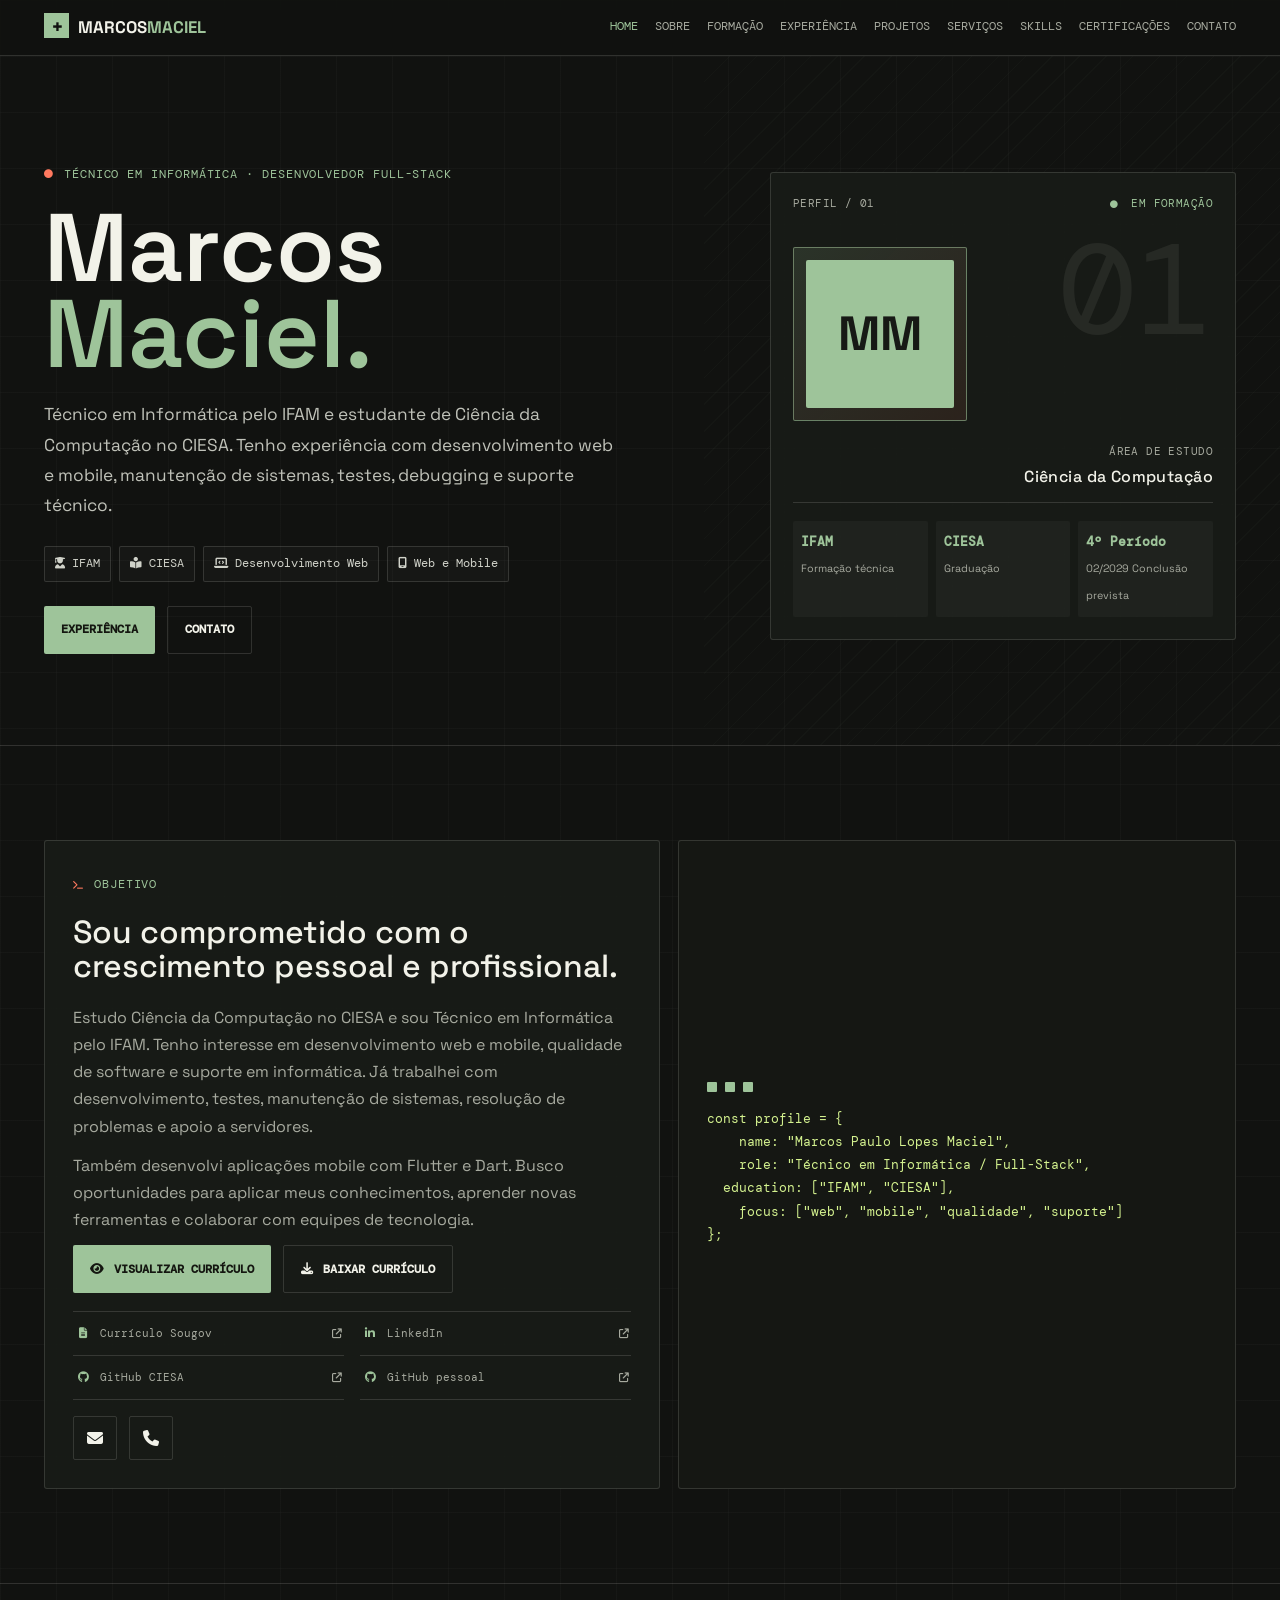
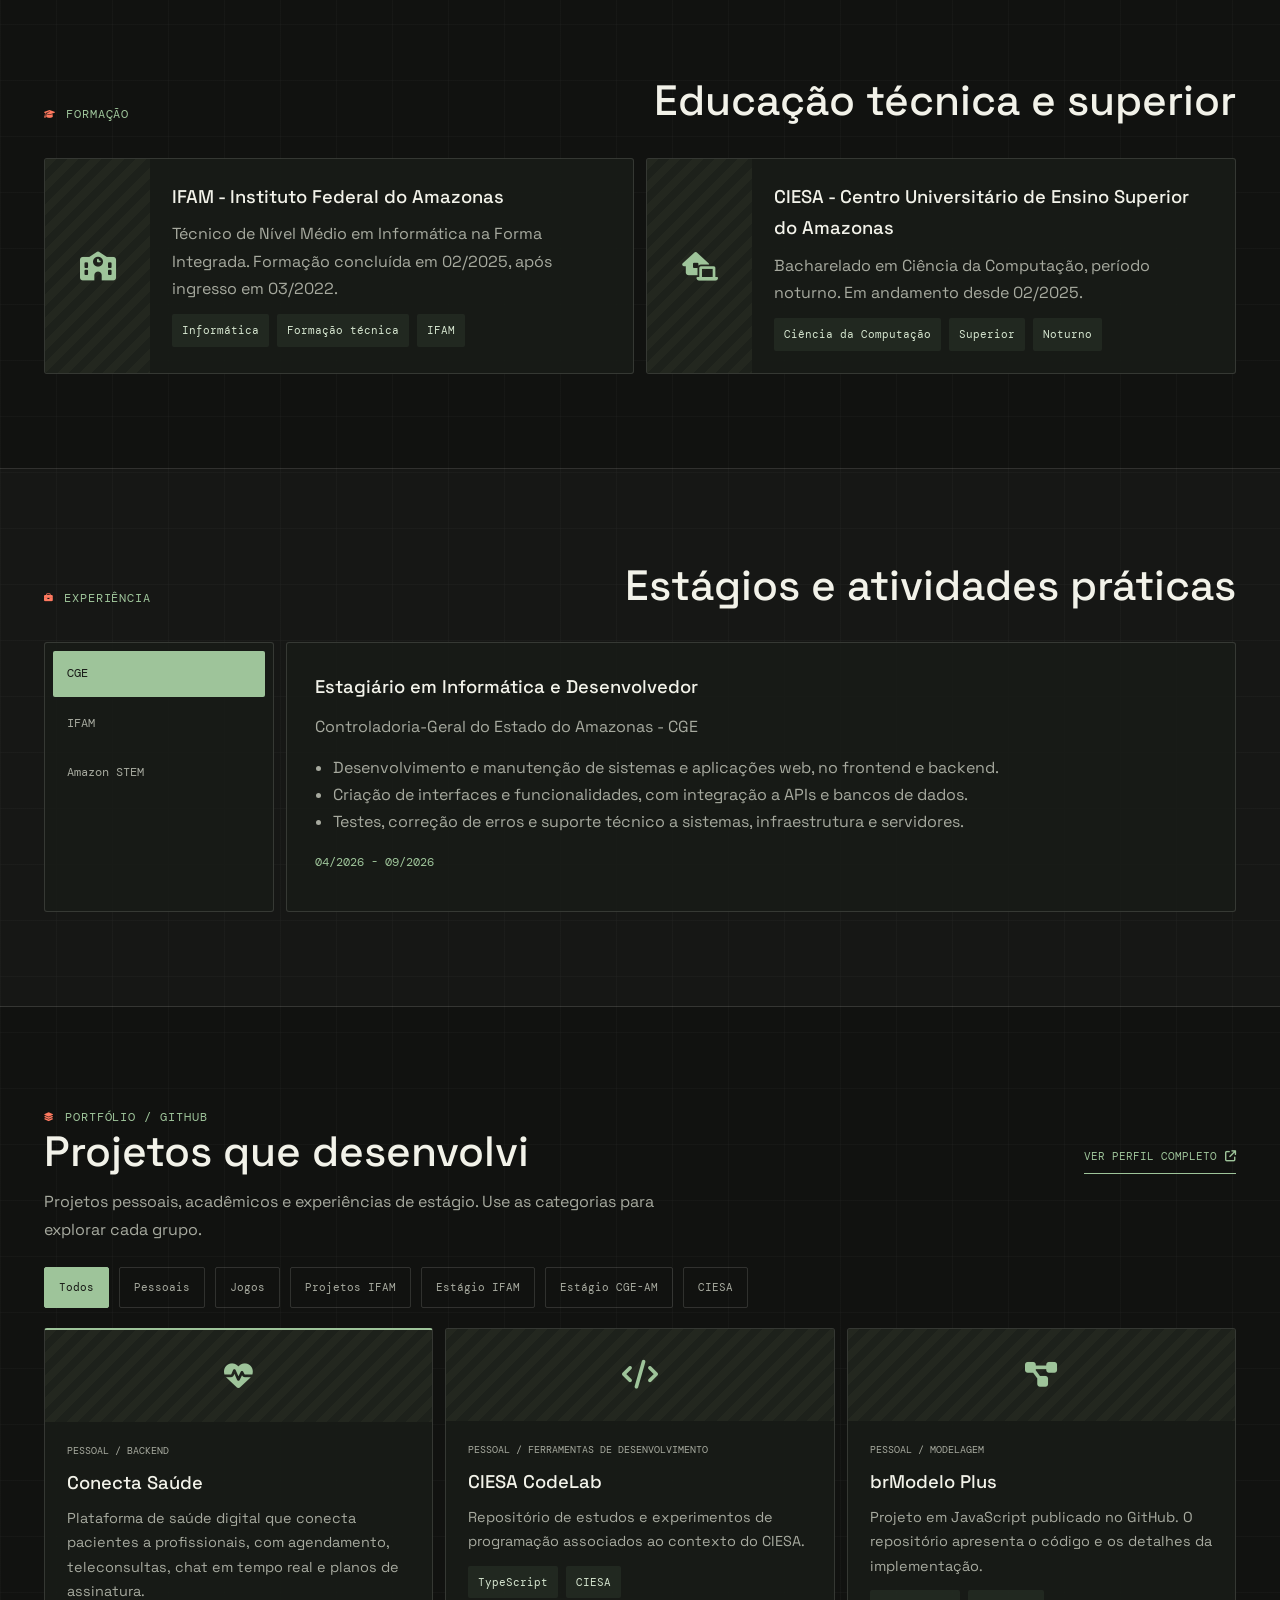
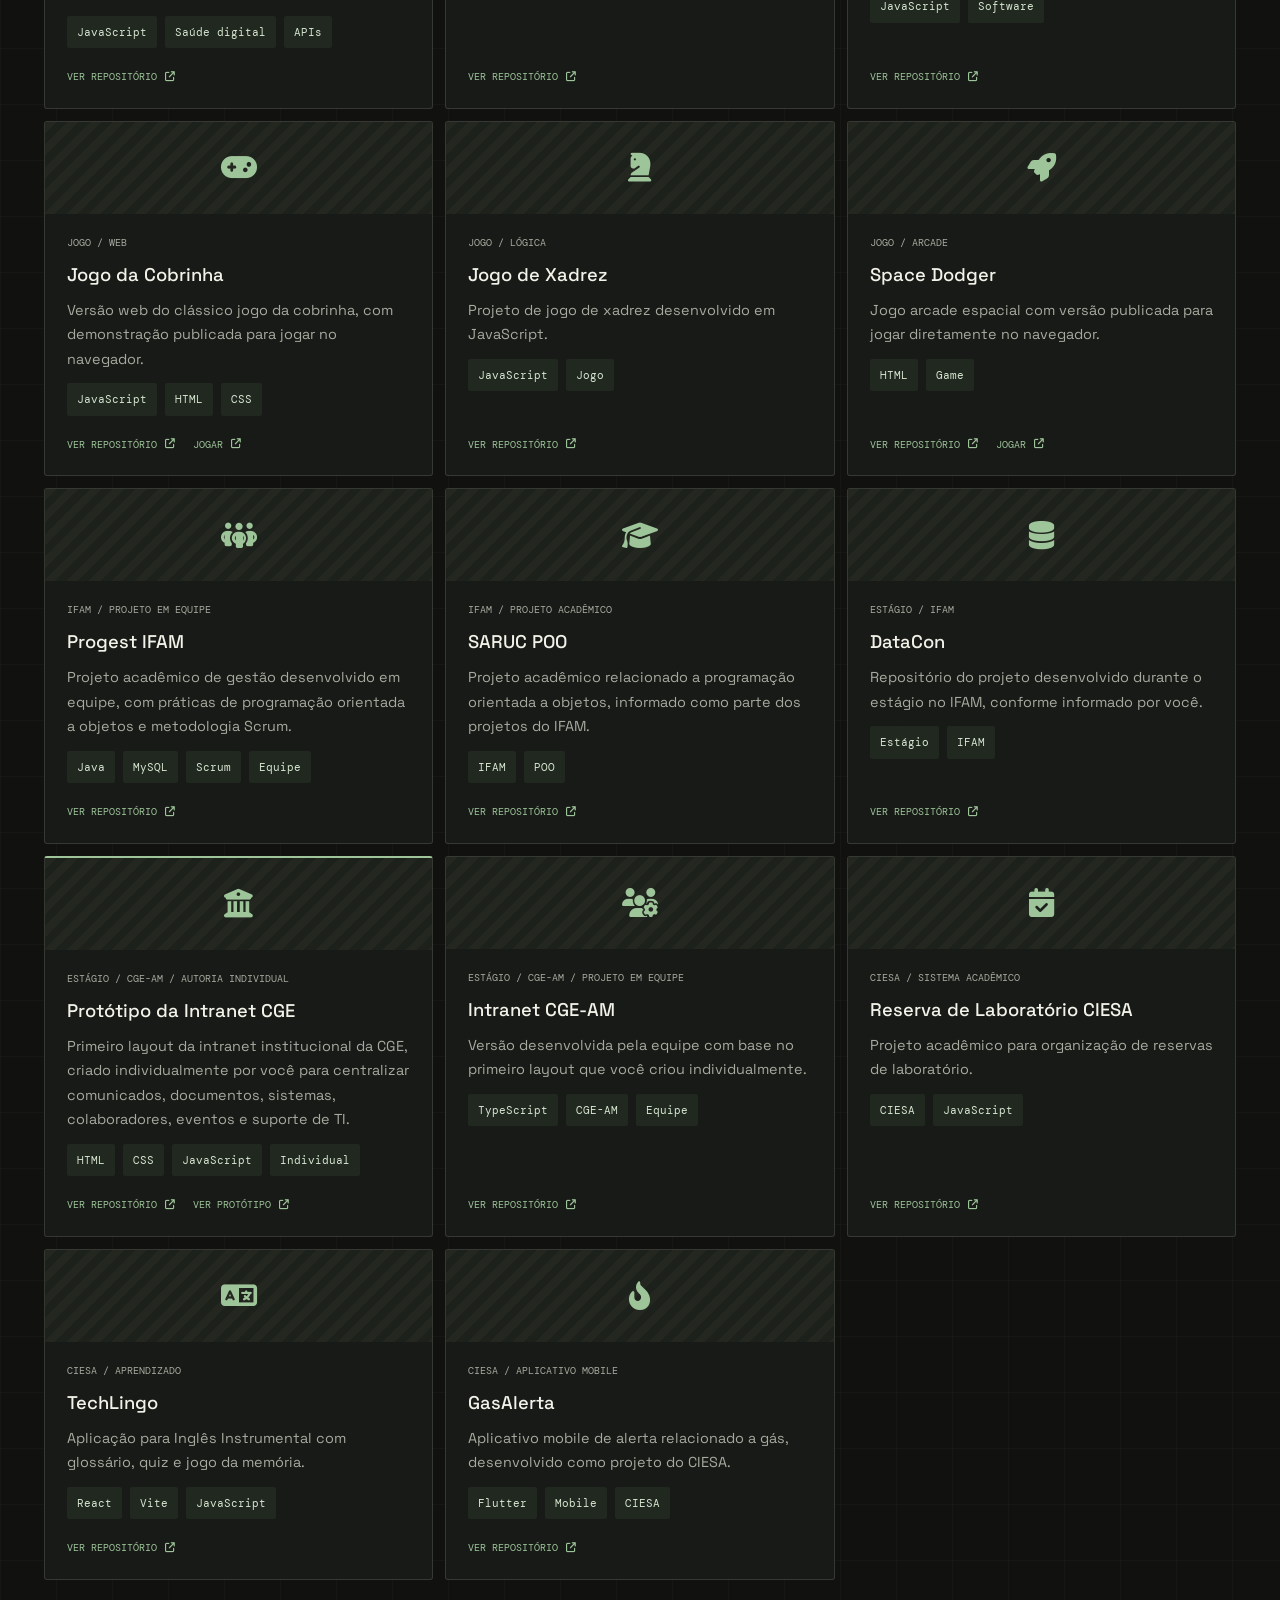
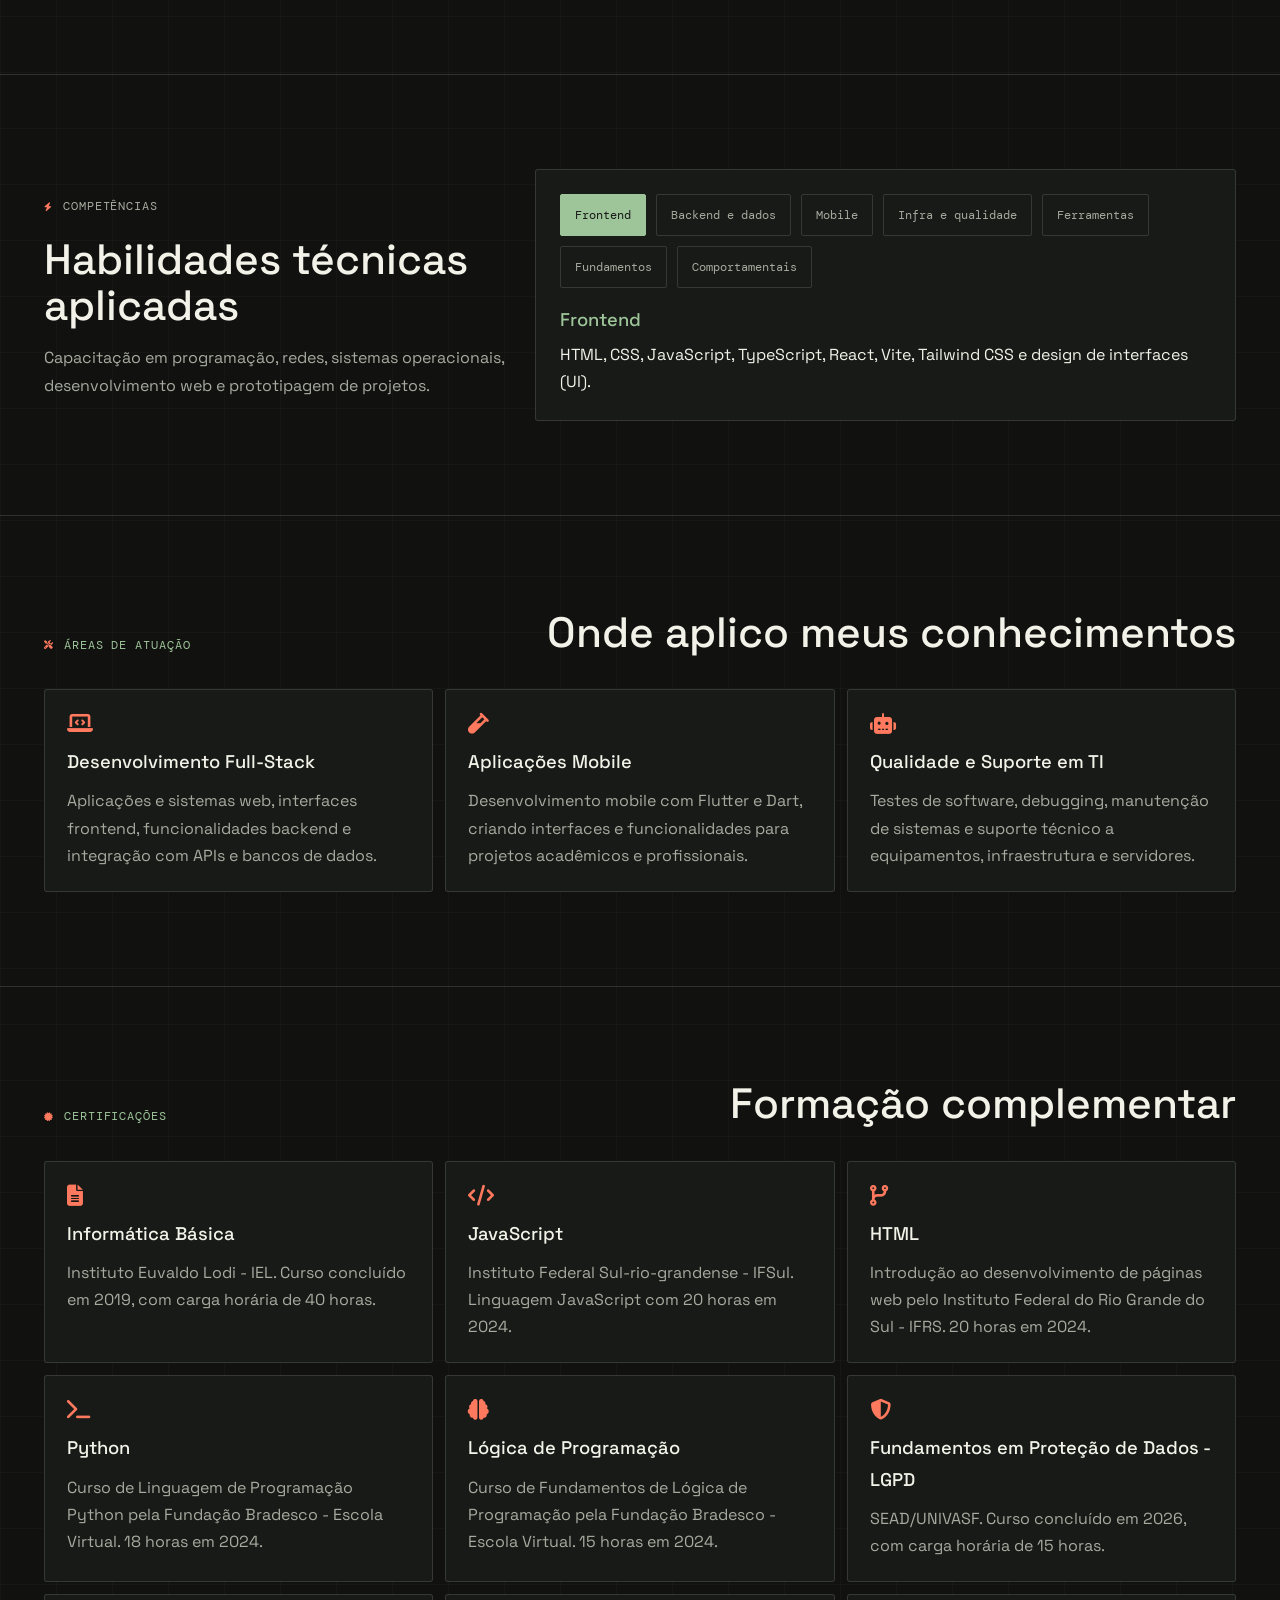
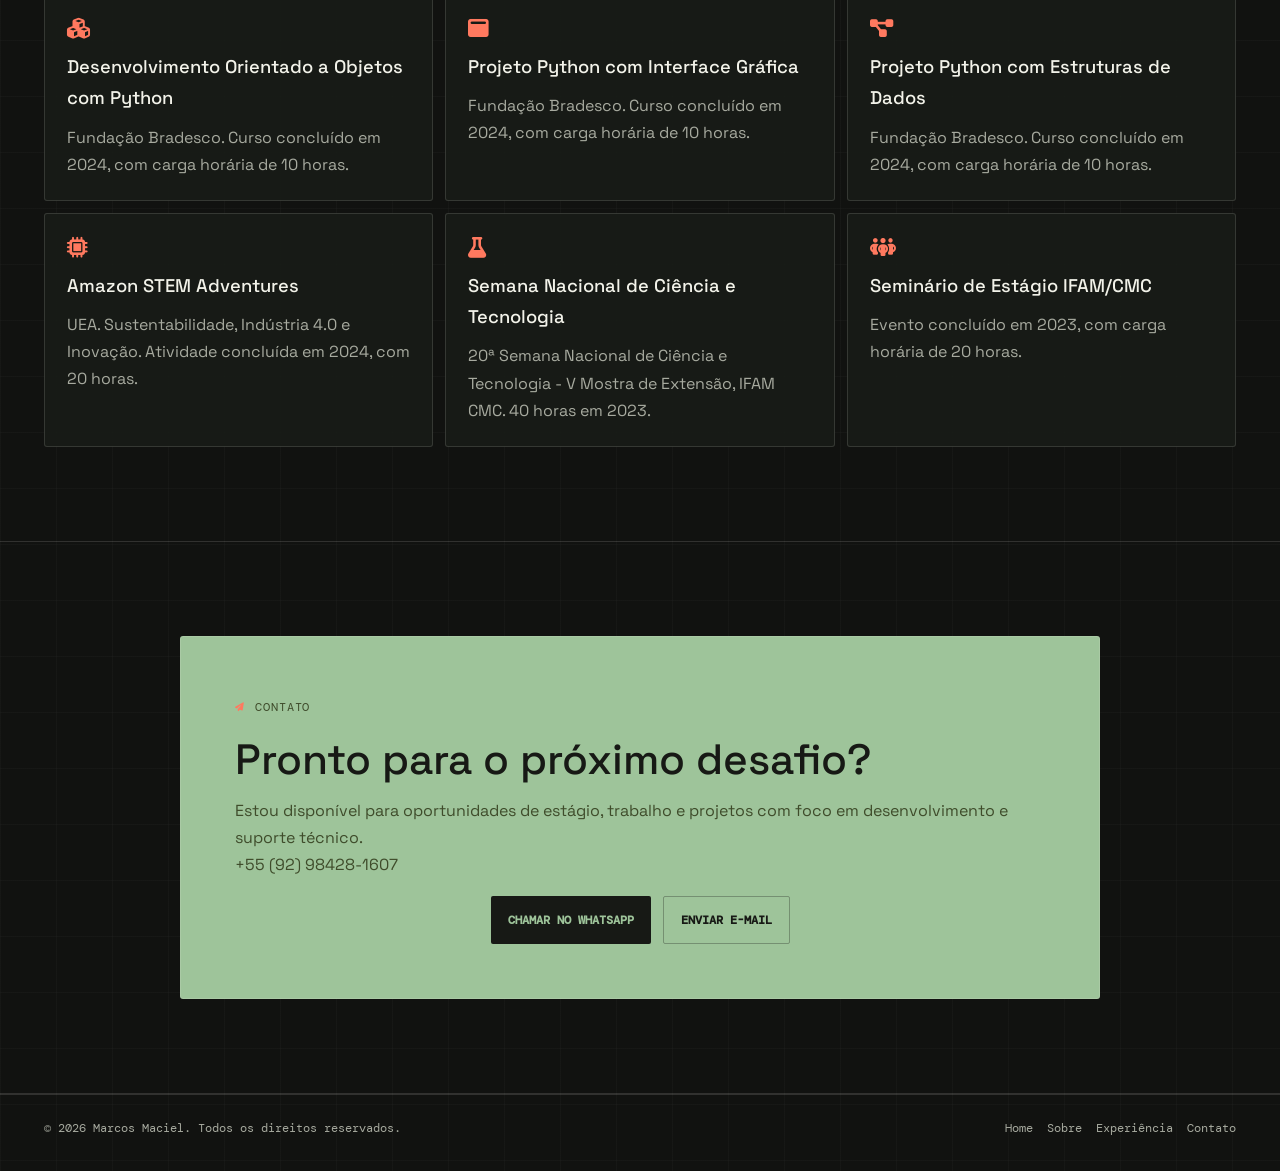
==== commit 32e89b8b: "Refactor code structure for improved readability and maintainability" ====
--- a/index.html
+++ b/index.html
@@ -106,6 +106,16 @@
                     </p>
                     <p>Também desenvolvi aplicações mobile com Flutter e Dart. Busco oportunidades para aplicar meus
                         conhecimentos, aprender novas ferramentas e colaborar com equipes de tecnologia.</p>
+                    <div class="hero-actions" aria-label="Ações do currículo">
+                        <a class="btn btn-primary" href="documentos/curriculo-marcos-maciel.pdf" target="_blank"
+                            rel="noopener noreferrer">
+                            <i class="fas fa-eye" aria-hidden="true"></i> Visualizar currículo
+                        </a>
+                        <a class="btn btn-secondary" href="documentos/curriculo-marcos-maciel.pdf"
+                            download="curriculo-marcos-maciel.pdf">
+                            <i class="fas fa-download" aria-hidden="true"></i> Baixar currículo
+                        </a>
+                    </div>
                     <div class="profile-links" aria-label="Perfis e currículo">
                         <a class="profile-link" href="https://curriculo.sougov.economia.gov.br/marcos-maciel-2601335566"
                             target="_blank" rel="noopener noreferrer">
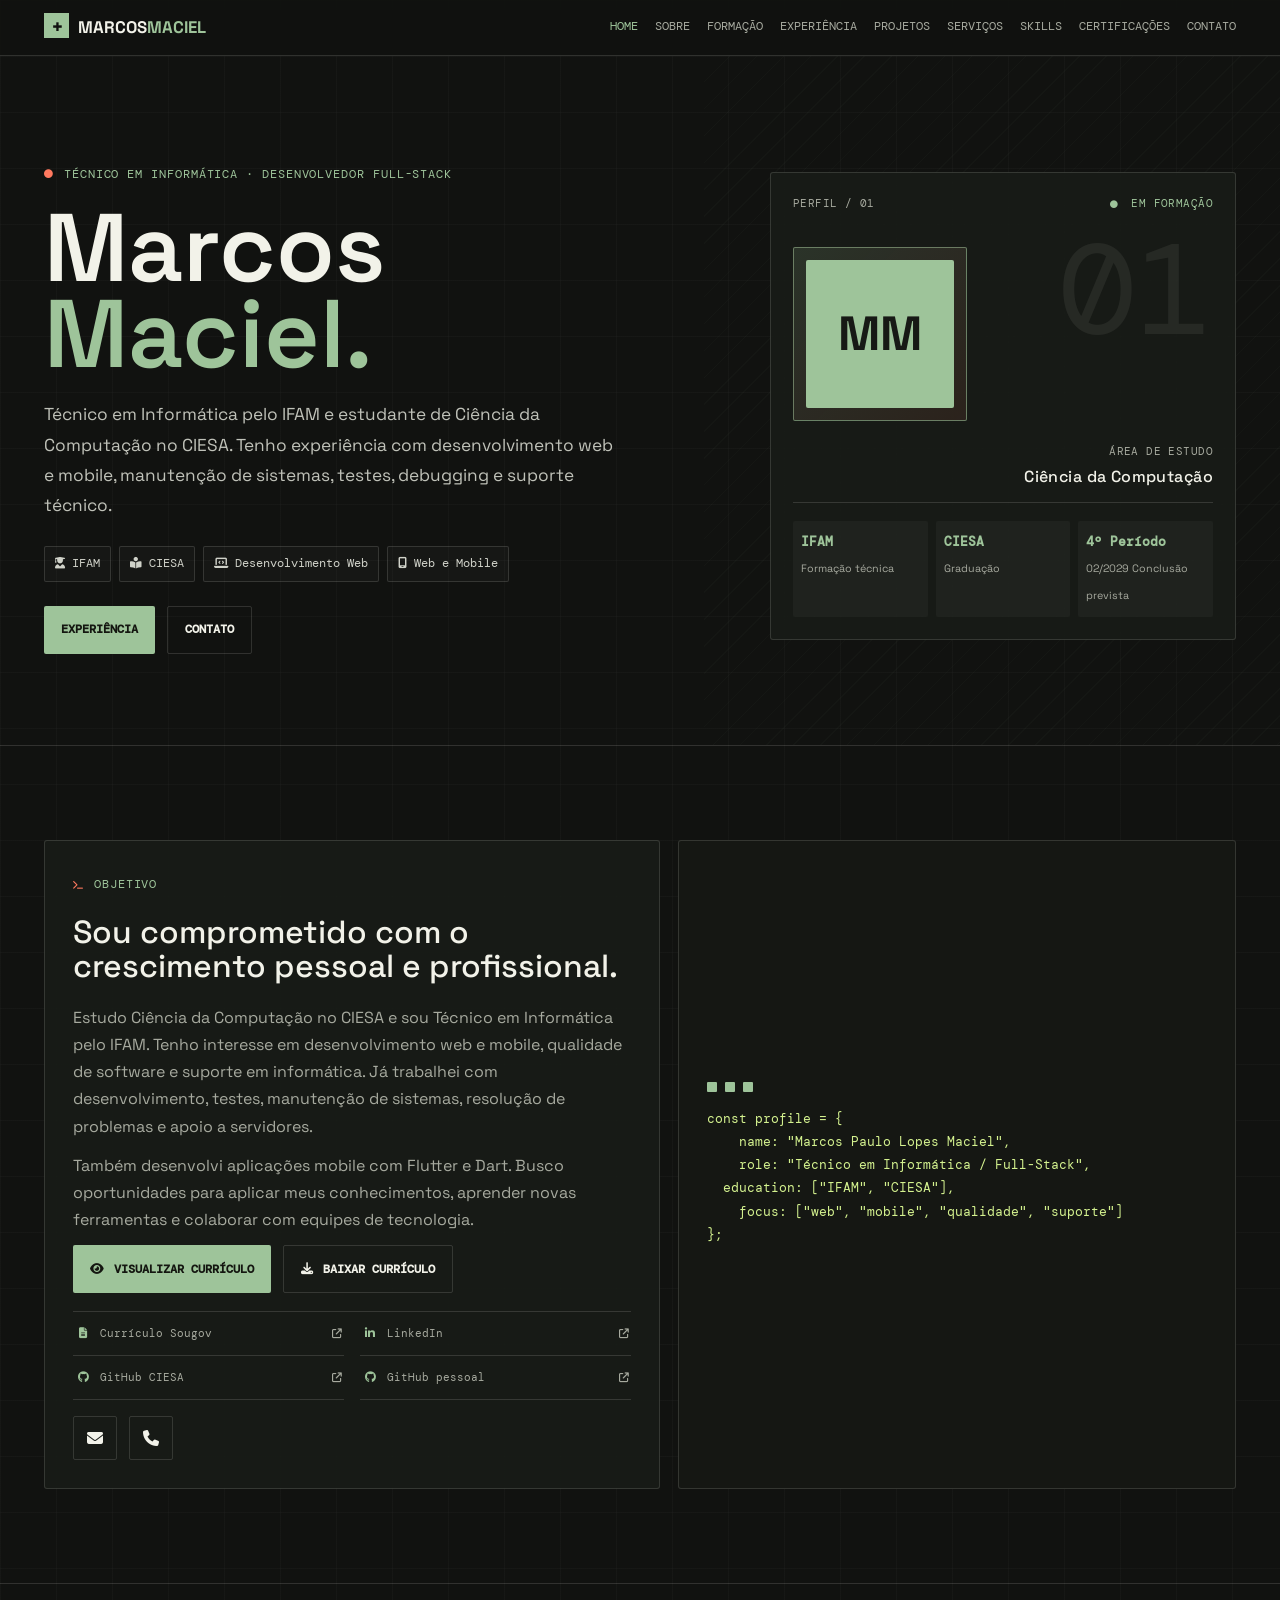
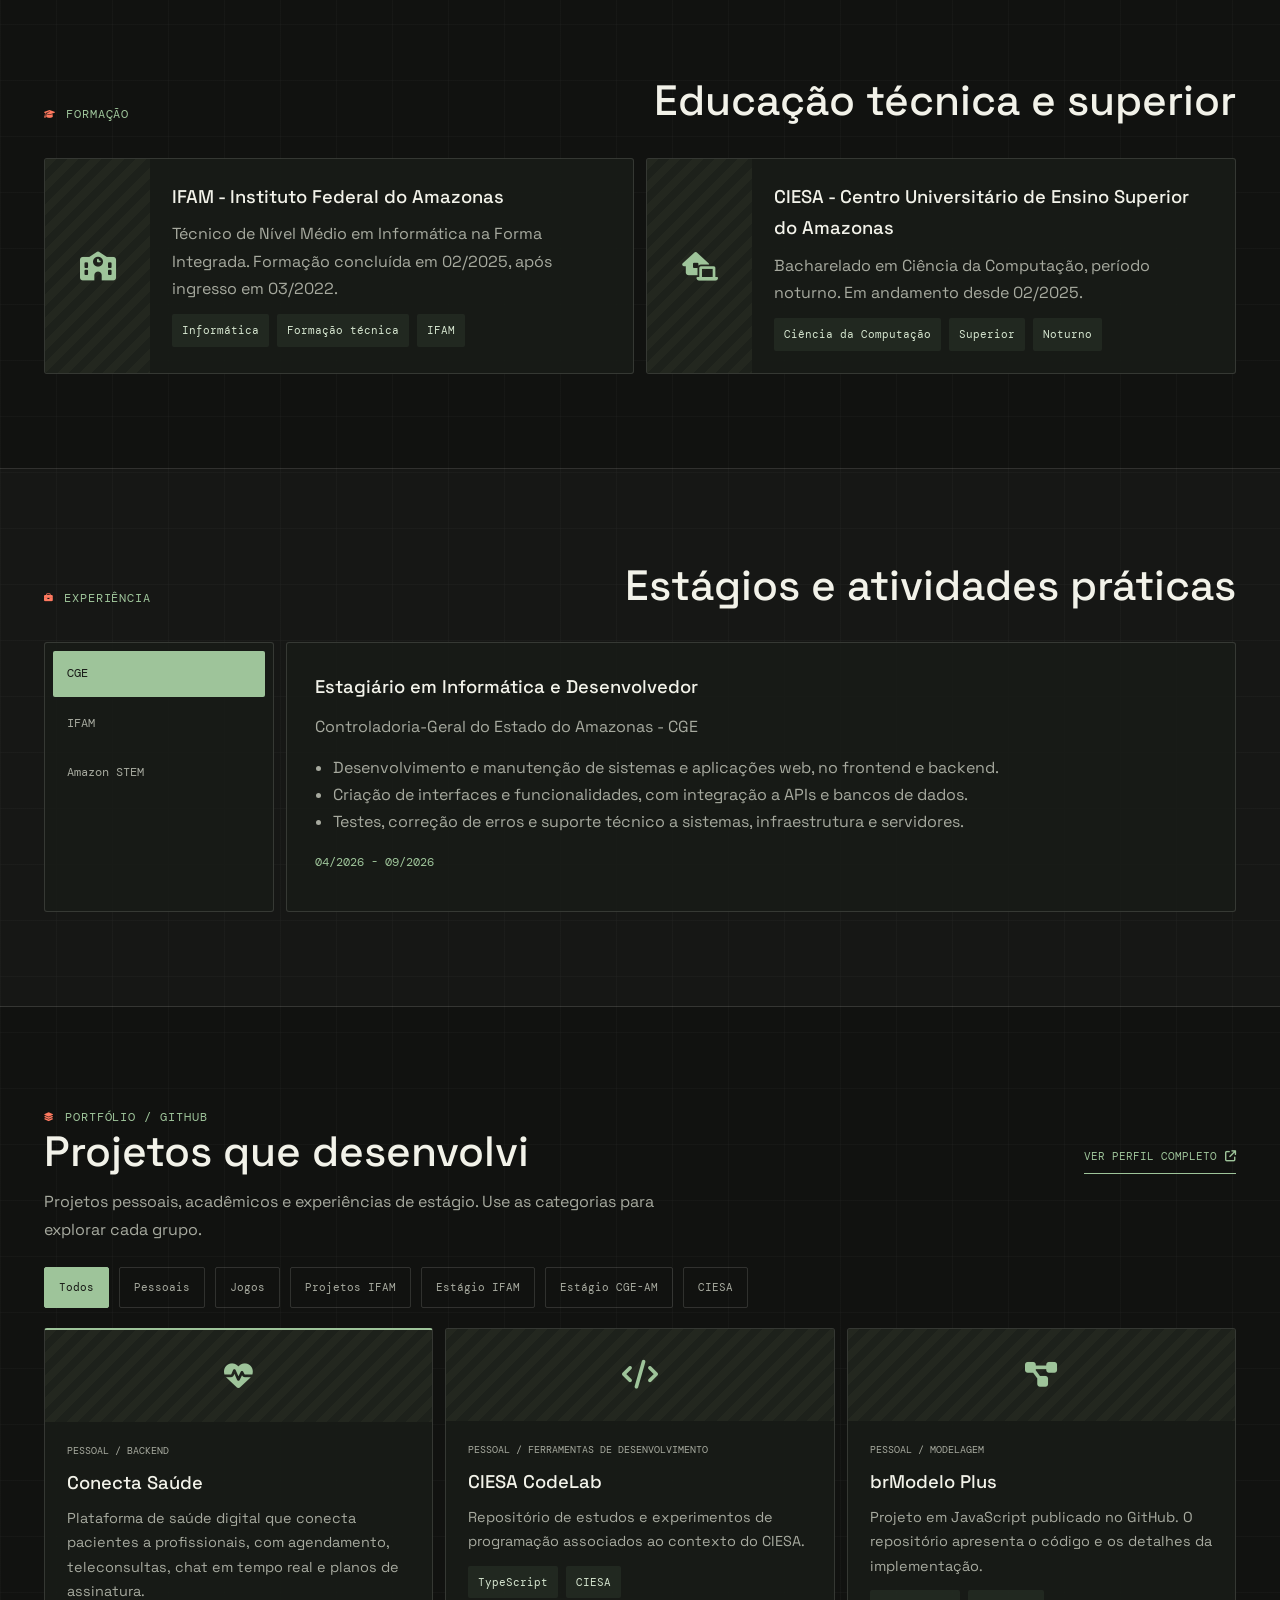
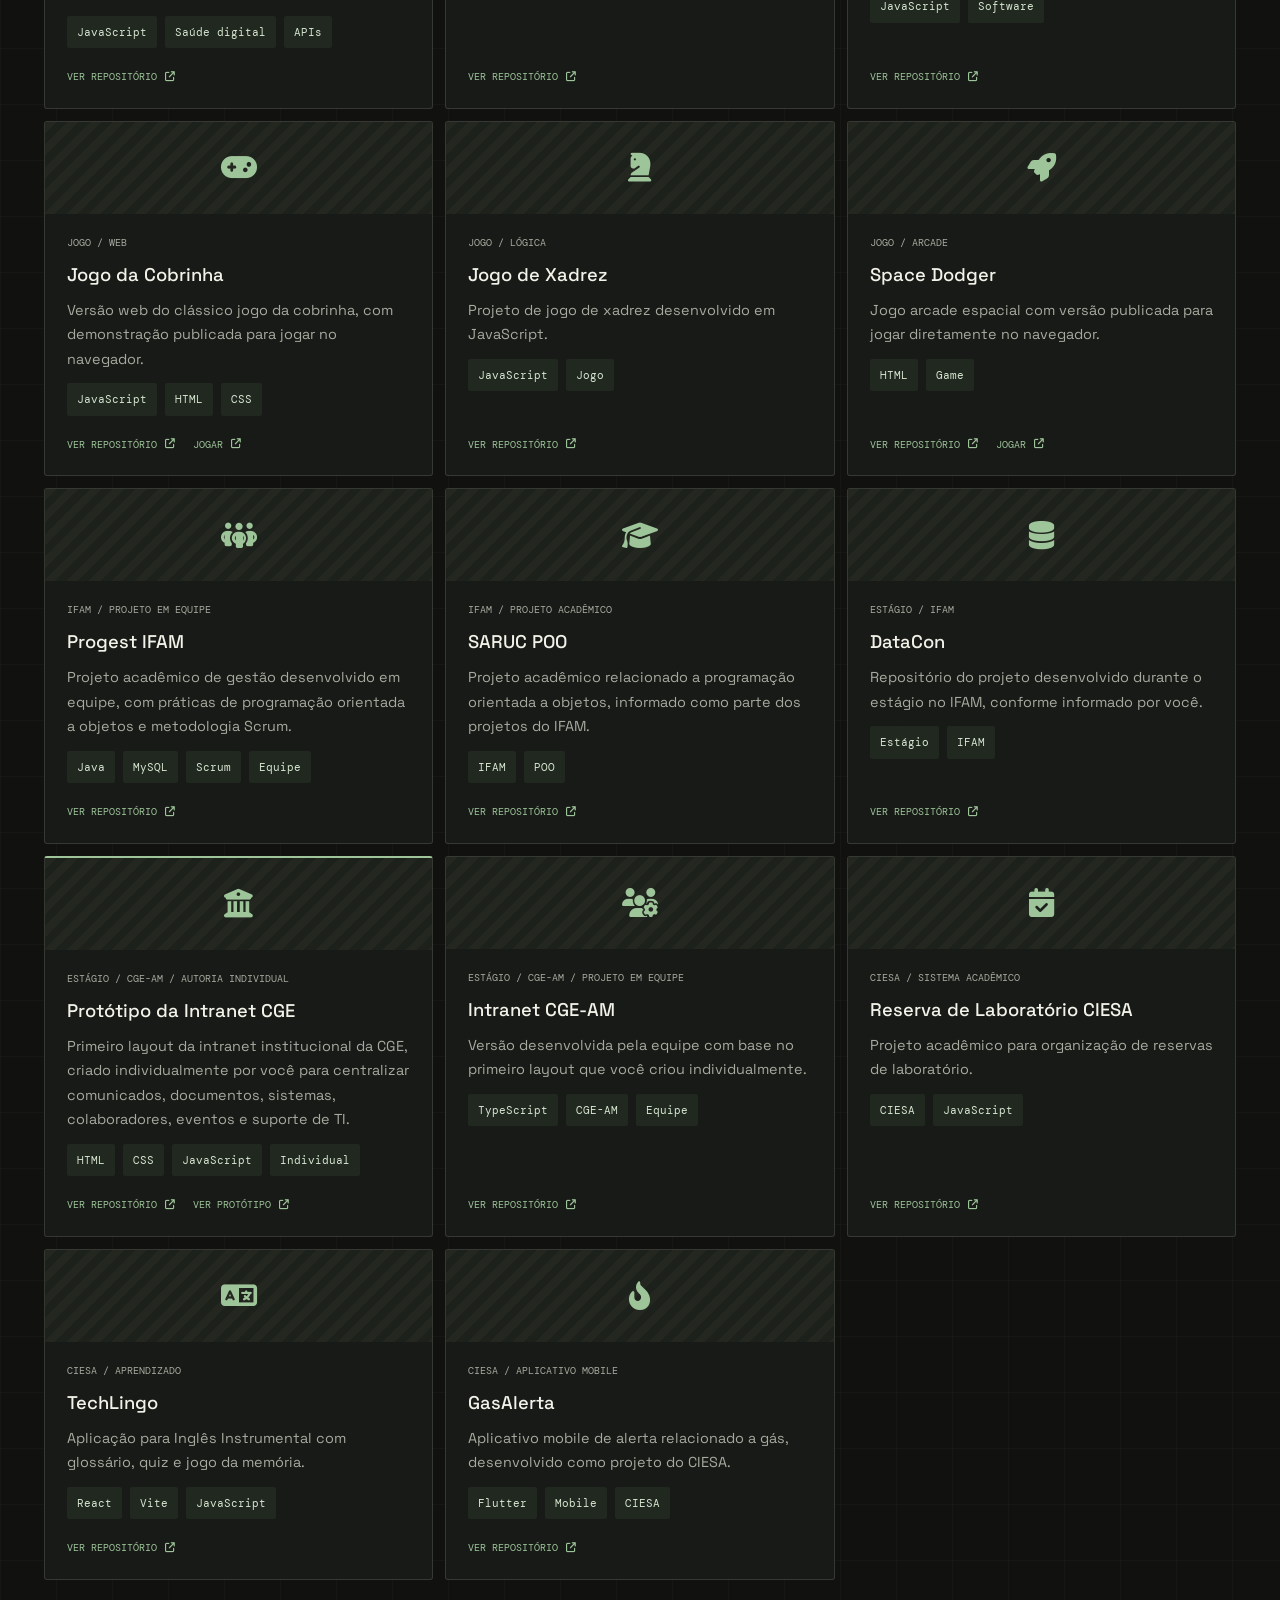
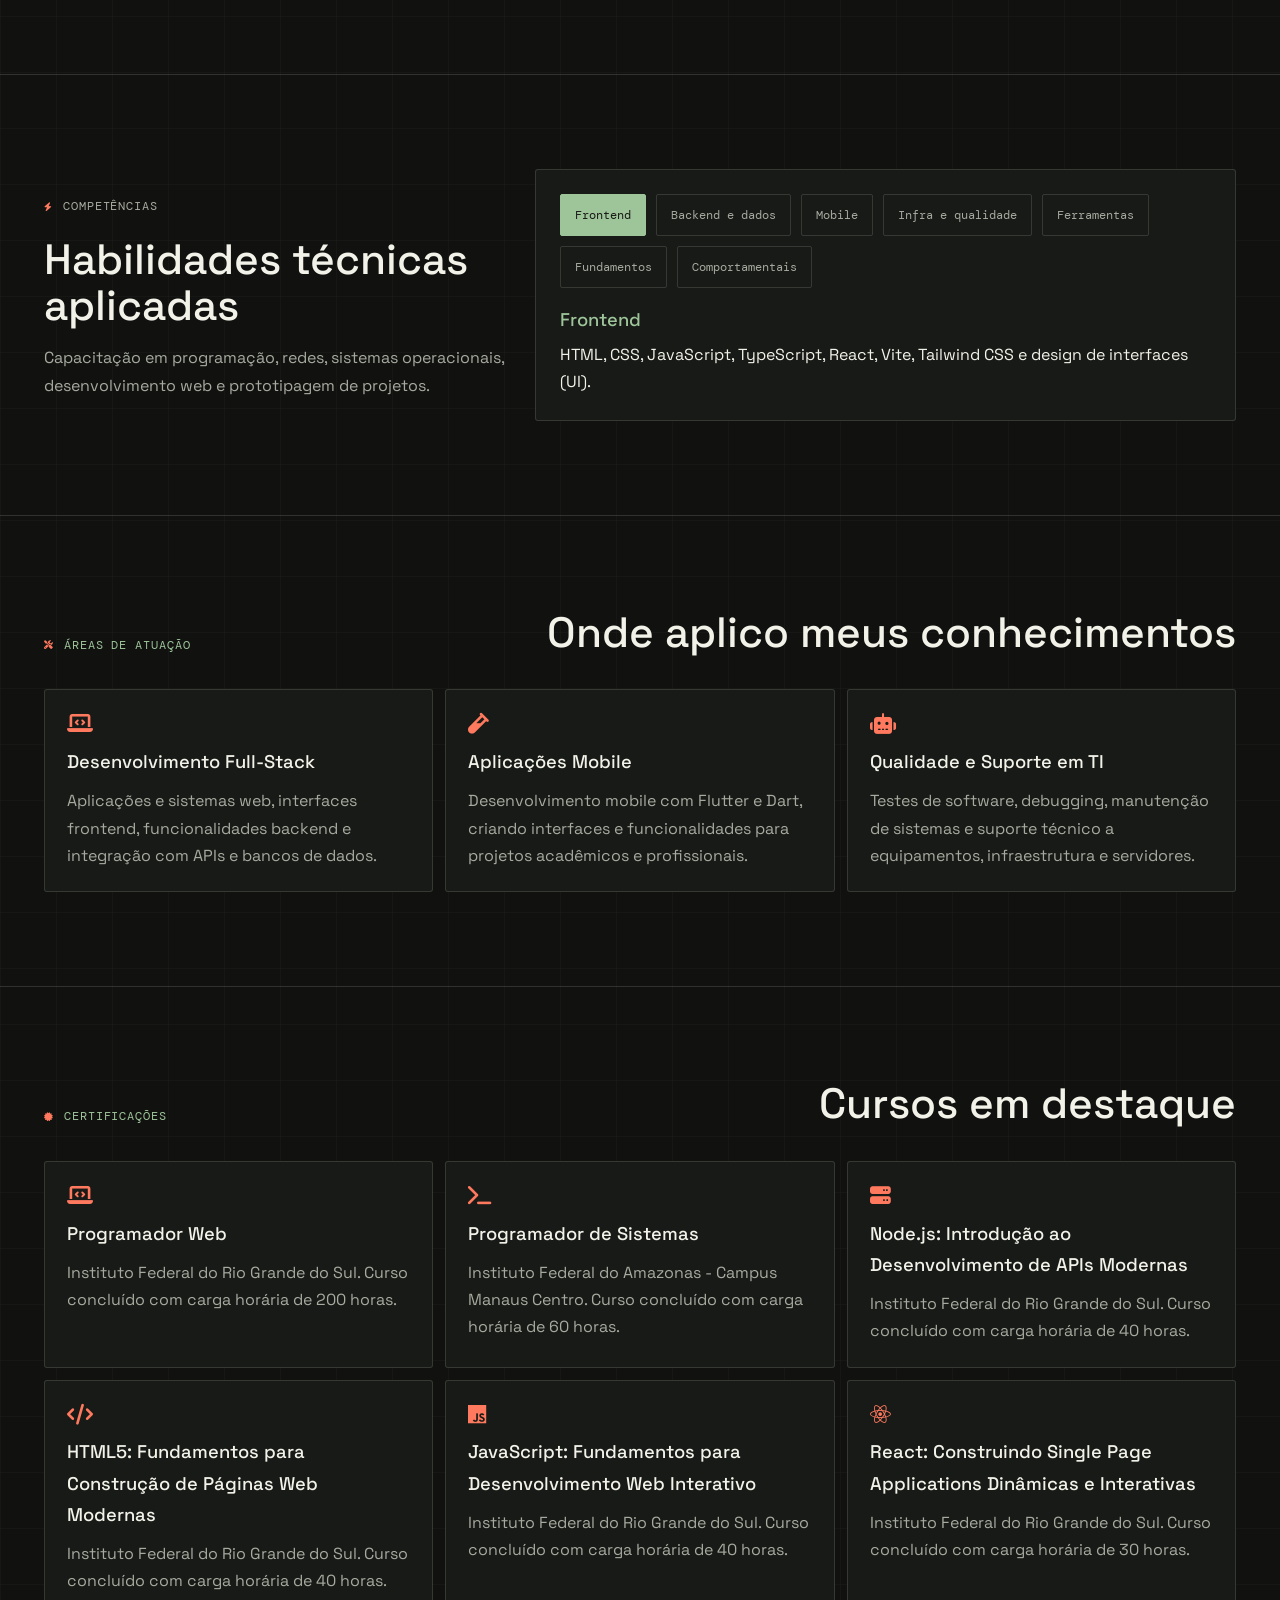
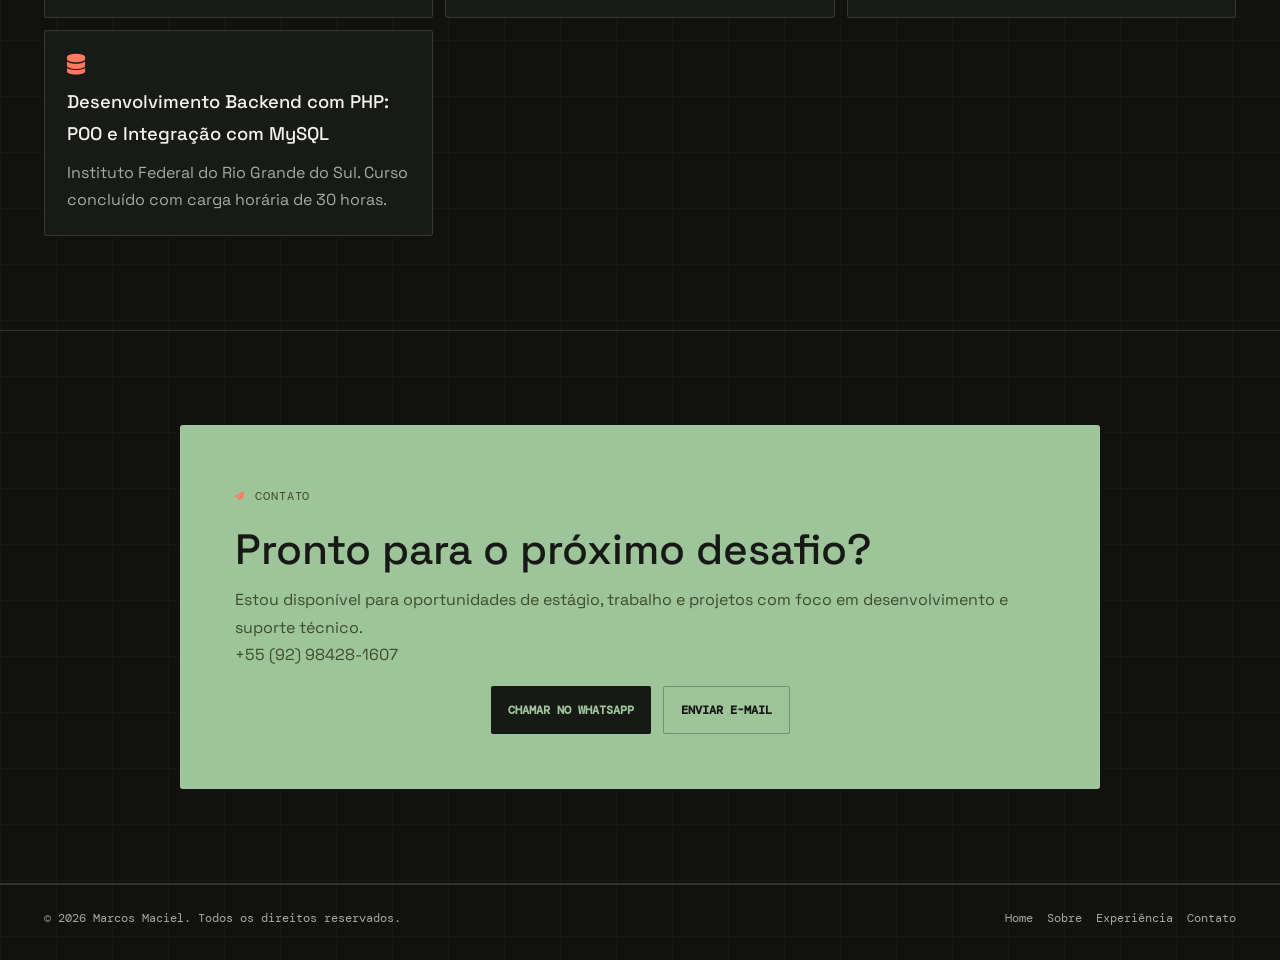
==== commit f86d78f2: "Update course titles and descriptions in the certifications section" ====
--- a/index.html
+++ b/index.html
@@ -559,73 +559,44 @@
             <div class="container">
                 <div class="section-heading reveal">
                     <p class="eyebrow"><i class="fas fa-certificate"></i> Certificações</p>
-                    <h2>Formação complementar</h2>
+                    <h2>Cursos em destaque</h2>
                 </div>
                 <div class="services-grid">
                     <div class="service-card reveal">
-                        <i class="fas fa-file-alt"></i>
-                        <h3>Informática Básica</h3>
-                        <p>Instituto Euvaldo Lodi - IEL. Curso concluído em 2019, com carga horária de 40 horas.</p>
+                        <i class="fas fa-laptop-code"></i>
+                        <h3>Programador Web</h3>
+                        <p>Instituto Federal do Rio Grande do Sul. Curso concluído com carga horária de 200 horas.</p>
+                    </div>
+                    <div class="service-card reveal">
+                        <i class="fas fa-terminal"></i>
+                        <h3>Programador de Sistemas</h3>
+                        <p>Instituto Federal do Amazonas - Campus Manaus Centro. Curso concluído com carga horária de
+                            60 horas.</p>
+                    </div>
+                    <div class="service-card reveal">
+                        <i class="fas fa-server"></i>
+                        <h3>Node.js: Introdução ao Desenvolvimento de APIs Modernas</h3>
+                        <p>Instituto Federal do Rio Grande do Sul. Curso concluído com carga horária de 40 horas.</p>
                     </div>
                     <div class="service-card reveal">
                         <i class="fas fa-code"></i>
-                        <h3>JavaScript</h3>
-                        <p>Instituto Federal Sul-rio-grandense - IFSul. Linguagem JavaScript com 20 horas em 2024.</p>
-                    </div>
-                    <div class="service-card reveal">
-                        <i class="fas fa-code-branch"></i>
-                        <h3>HTML</h3>
-                        <p>Introdução ao desenvolvimento de páginas web pelo Instituto Federal do Rio Grande do Sul -
-                            IFRS. 20 horas em 2024.</p>
-                    </div>
-                    <div class="service-card reveal">
-                        <i class="fas fa-terminal"></i>
-                        <h3>Python</h3>
-                        <p>Curso de Linguagem de Programação Python pela Fundação Bradesco - Escola Virtual. 18 horas em
-                            2024.</p>
-                    </div>
-                    <div class="service-card reveal">
-                        <i class="fas fa-brain"></i>
-                        <h3>Lógica de Programação</h3>
-                        <p>Curso de Fundamentos de Lógica de Programação pela Fundação Bradesco - Escola Virtual. 15
-                            horas em 2024.</p>
-                    </div>
-                    <div class="service-card reveal">
-                        <i class="fas fa-shield-halved"></i>
-                        <h3>Fundamentos em Proteção de Dados - LGPD</h3>
-                        <p>SEAD/UNIVASF. Curso concluído em 2026, com carga horária de 15 horas.</p>
-                    </div>
-                    <div class="service-card reveal">
-                        <i class="fas fa-cubes"></i>
-                        <h3>Desenvolvimento Orientado a Objetos com Python</h3>
-                        <p>Fundação Bradesco. Curso concluído em 2024, com carga horária de 10 horas.</p>
-                    </div>
-                    <div class="service-card reveal">
-                        <i class="fas fa-window-maximize"></i>
-                        <h3>Projeto Python com Interface Gráfica</h3>
-                        <p>Fundação Bradesco. Curso concluído em 2024, com carga horária de 10 horas.</p>
-                    </div>
-                    <div class="service-card reveal">
-                        <i class="fas fa-diagram-project"></i>
-                        <h3>Projeto Python com Estruturas de Dados</h3>
-                        <p>Fundação Bradesco. Curso concluído em 2024, com carga horária de 10 horas.</p>
-                    </div>
-                    <div class="service-card reveal">
-                        <i class="fas fa-microchip"></i>
-                        <h3>Amazon STEM Adventures</h3>
-                        <p>UEA. Sustentabilidade, Indústria 4.0 e Inovação. Atividade concluída em 2024, com 20 horas.
-                        </p>
-                    </div>
-                    <div class="service-card reveal">
-                        <i class="fas fa-flask"></i>
-                        <h3>Semana Nacional de Ciência e Tecnologia</h3>
-                        <p>20ª Semana Nacional de Ciência e Tecnologia - V Mostra de Extensão, IFAM CMC. 40 horas em
-                            2023.</p>
-                    </div>
-                    <div class="service-card reveal">
-                        <i class="fas fa-people-group"></i>
-                        <h3>Seminário de Estágio IFAM/CMC</h3>
-                        <p>Evento concluído em 2023, com carga horária de 20 horas.</p>
+                        <h3>HTML5: Fundamentos para Construção de Páginas Web Modernas</h3>
+                        <p>Instituto Federal do Rio Grande do Sul. Curso concluído com carga horária de 40 horas.</p>
+                    </div>
+                    <div class="service-card reveal">
+                        <i class="fab fa-js"></i>
+                        <h3>JavaScript: Fundamentos para Desenvolvimento Web Interativo</h3>
+                        <p>Instituto Federal do Rio Grande do Sul. Curso concluído com carga horária de 40 horas.</p>
+                    </div>
+                    <div class="service-card reveal">
+                        <i class="fab fa-react"></i>
+                        <h3>React: Construindo Single Page Applications Dinâmicas e Interativas</h3>
+                        <p>Instituto Federal do Rio Grande do Sul. Curso concluído com carga horária de 30 horas.</p>
+                    </div>
+                    <div class="service-card reveal">
+                        <i class="fas fa-database"></i>
+                        <h3>Desenvolvimento Backend com PHP: POO e Integração com MySQL</h3>
+                        <p>Instituto Federal do Rio Grande do Sul. Curso concluído com carga horária de 30 horas.</p>
                     </div>
                 </div>
             </div>
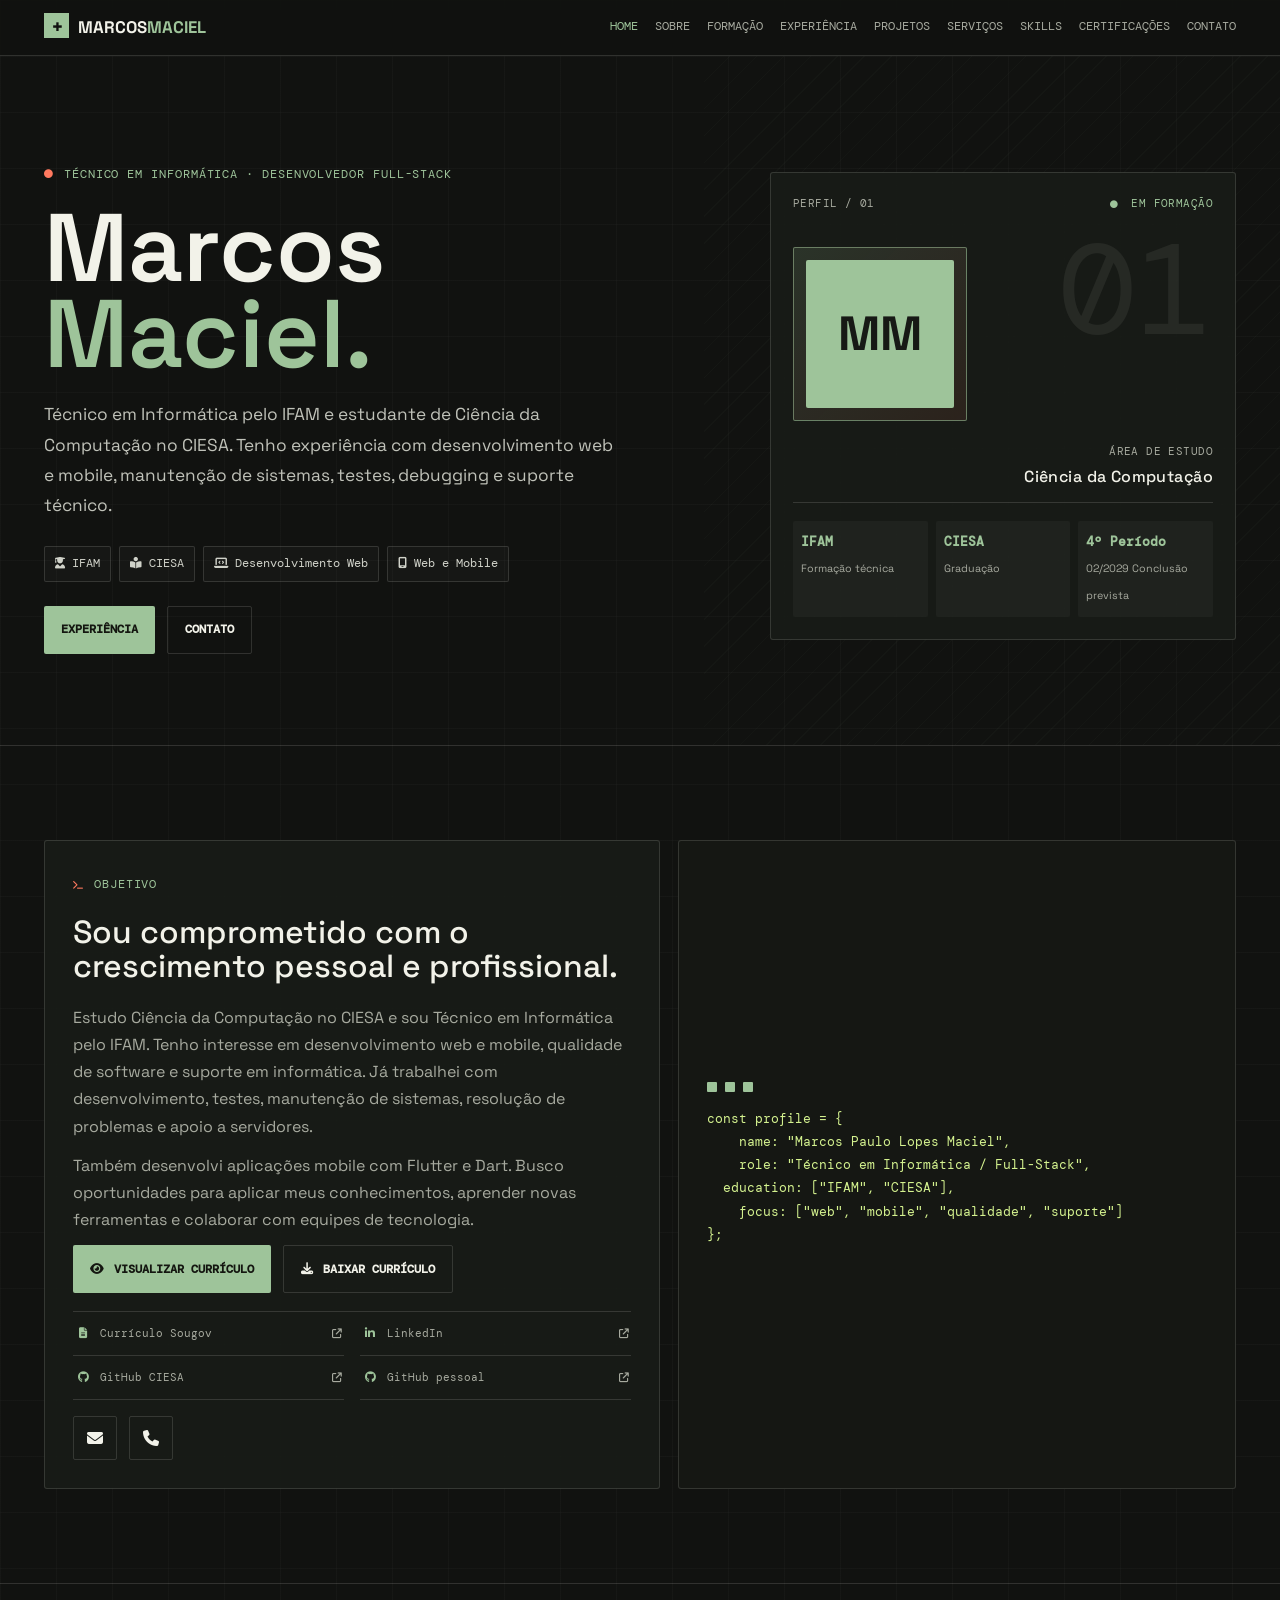
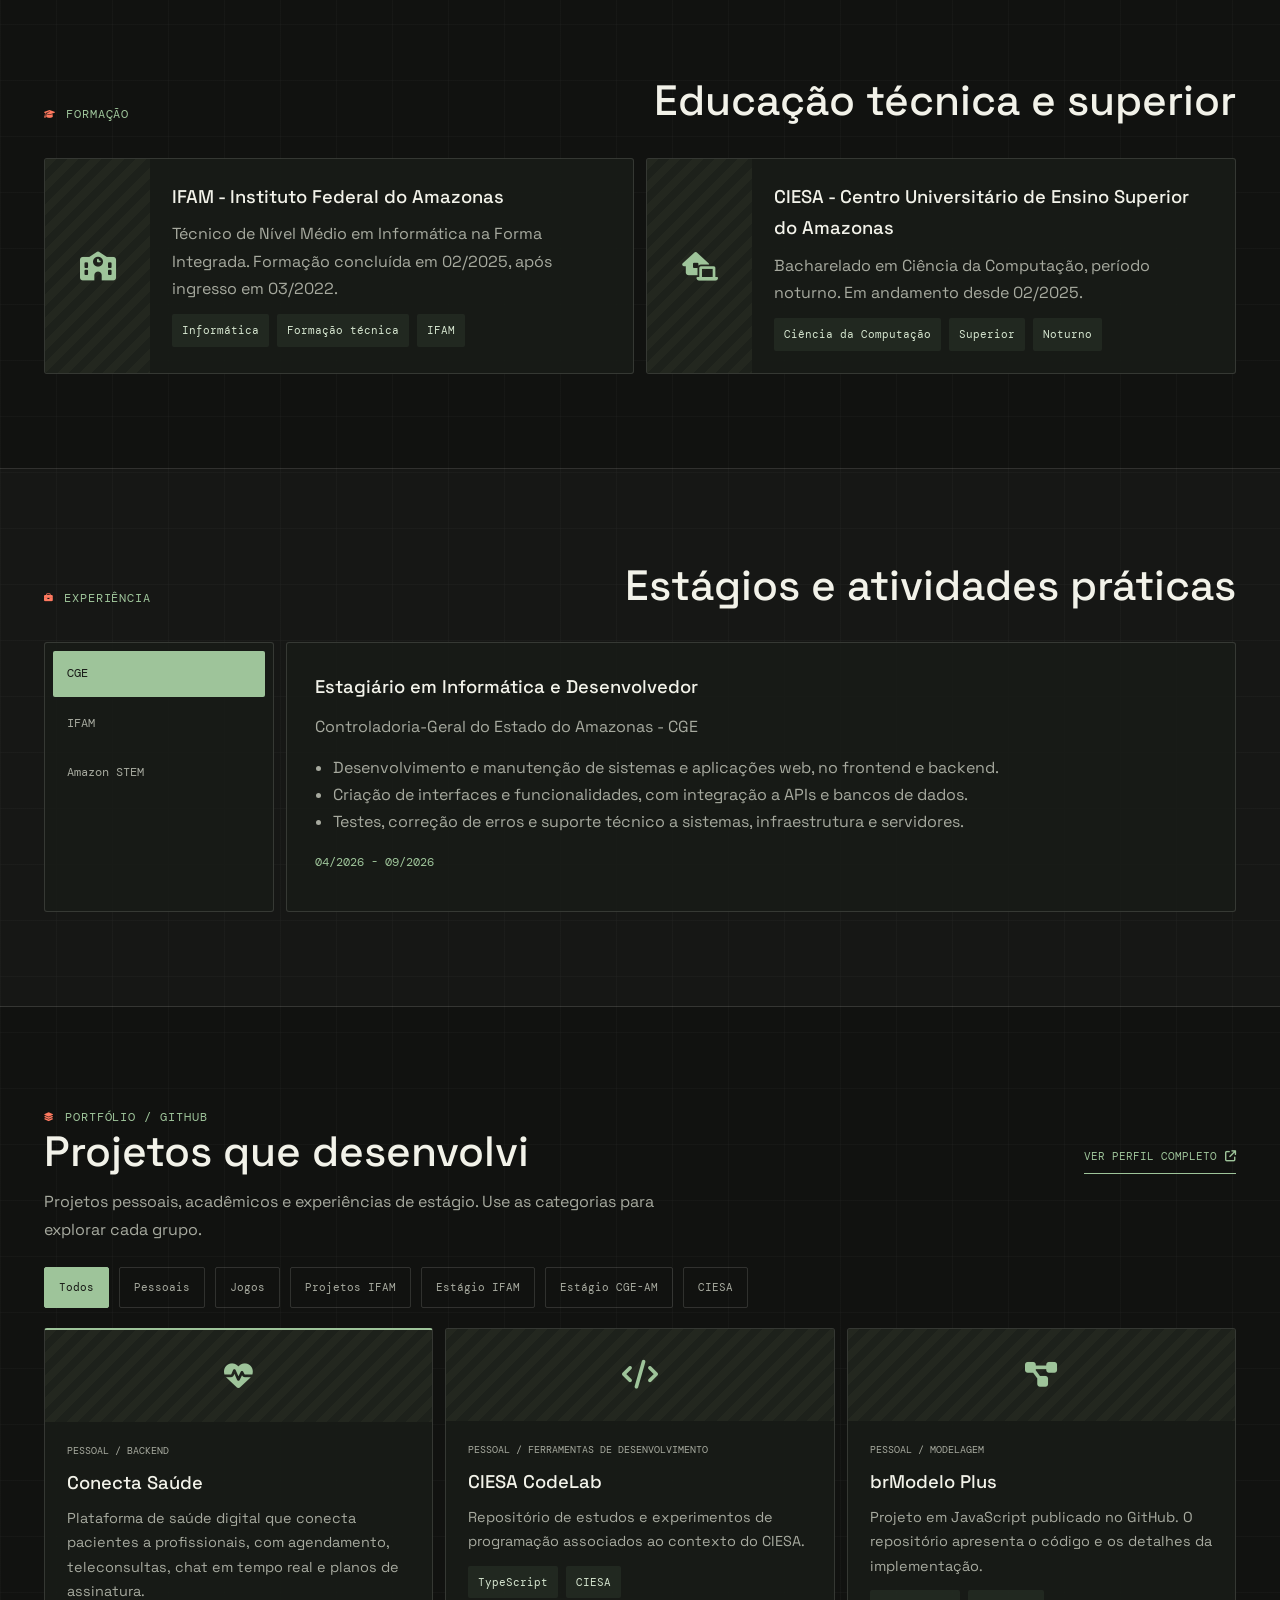
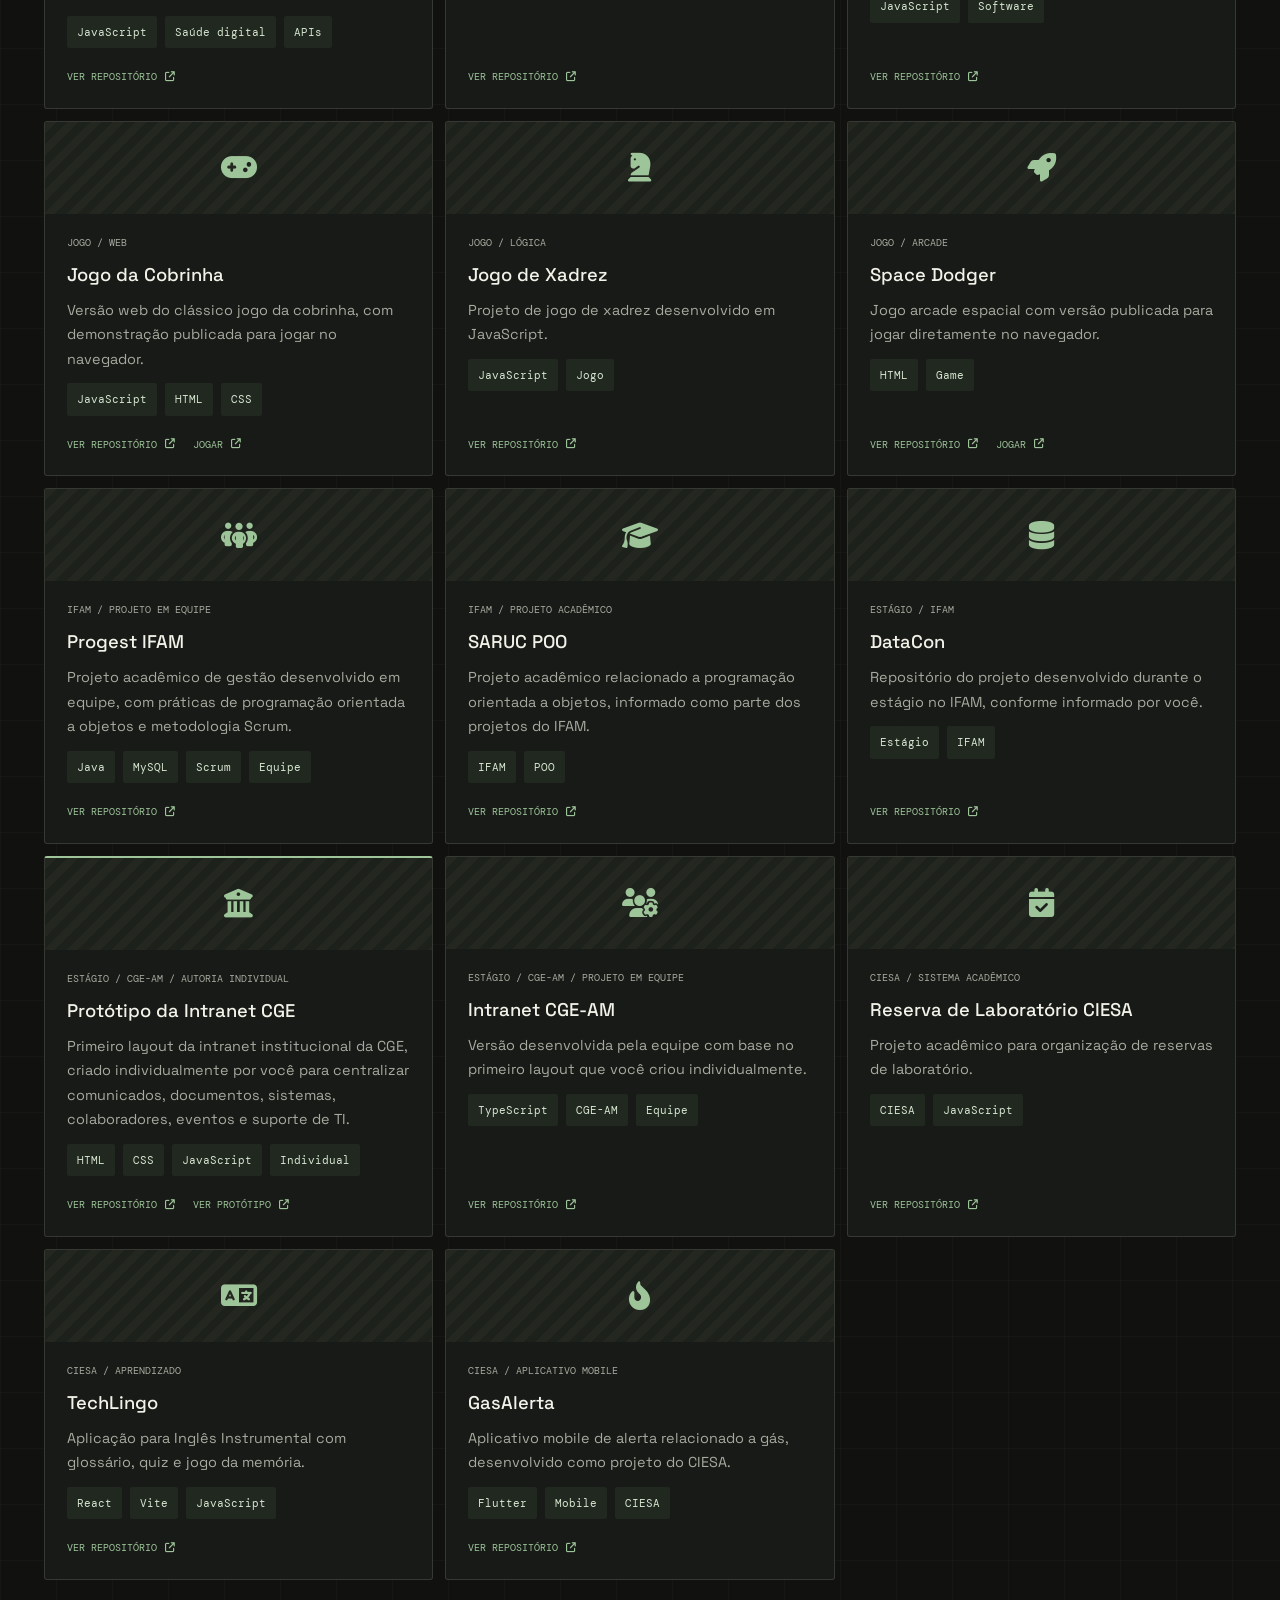
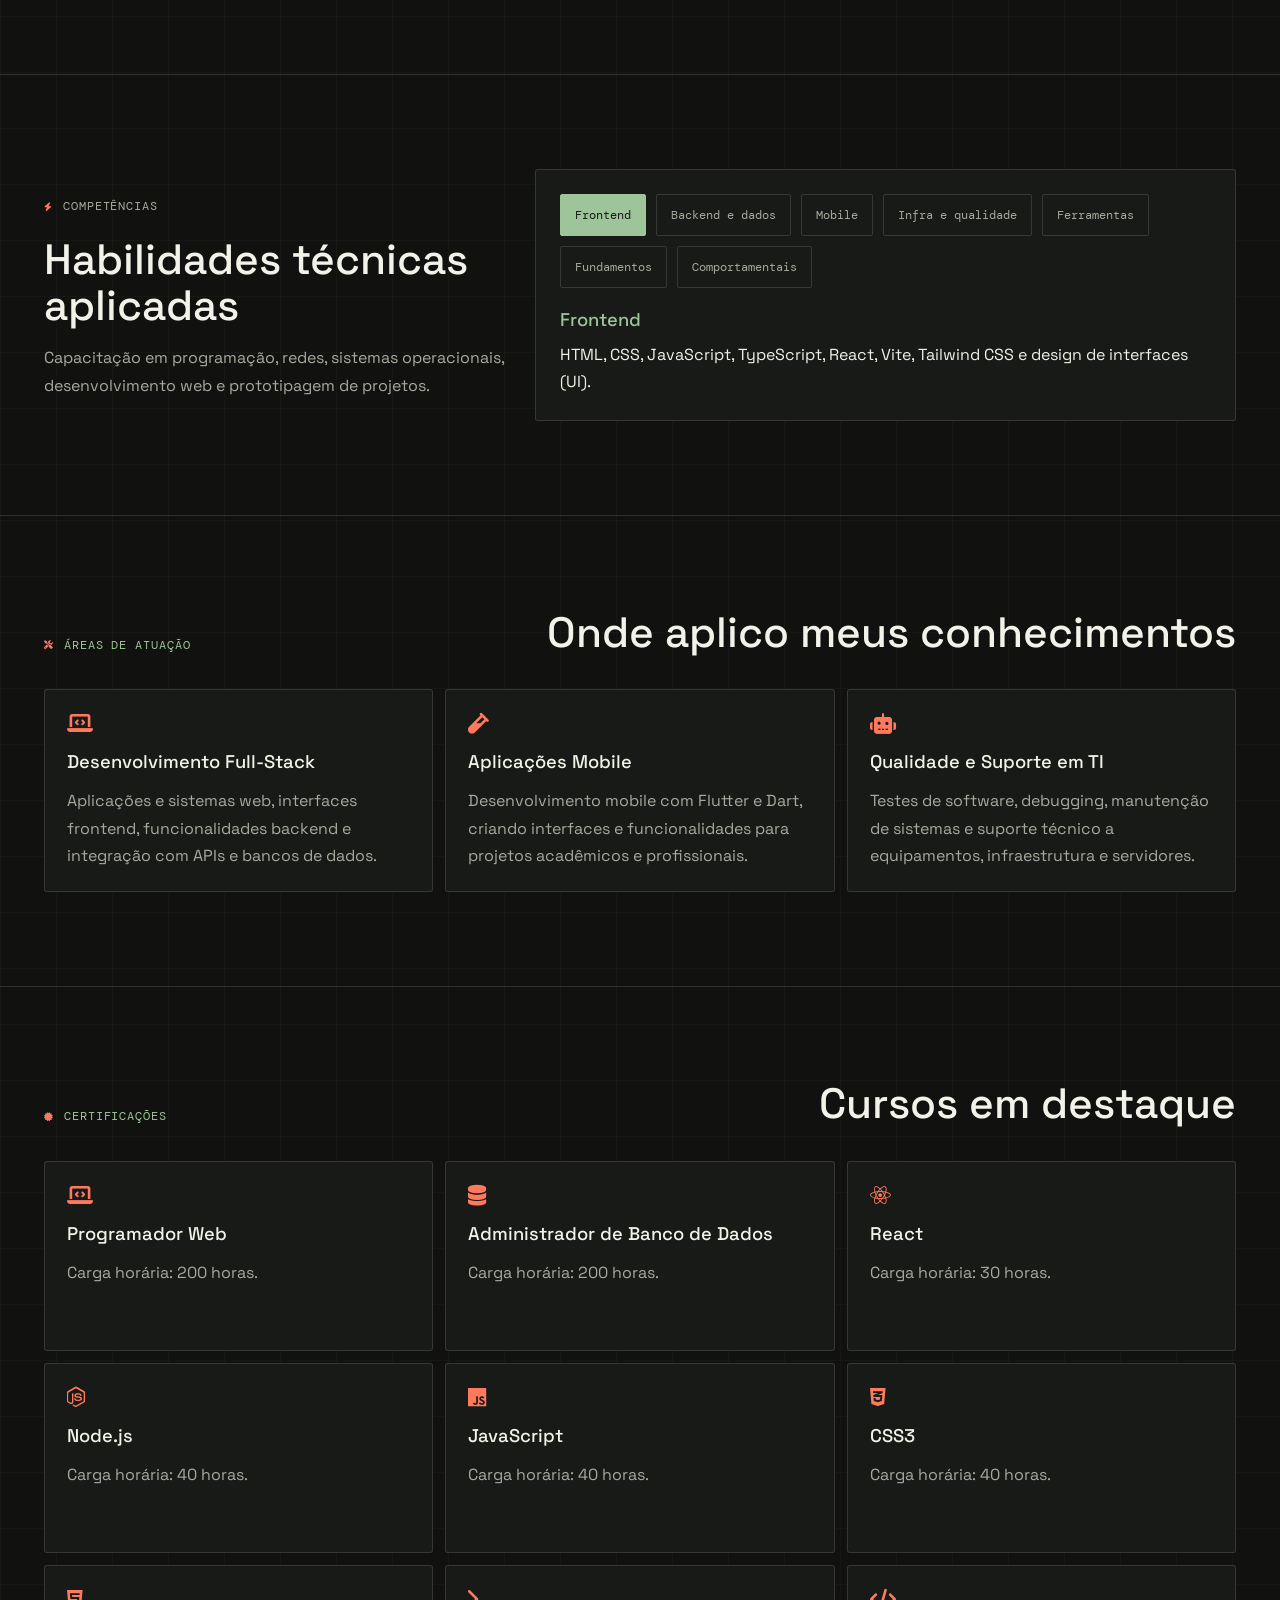
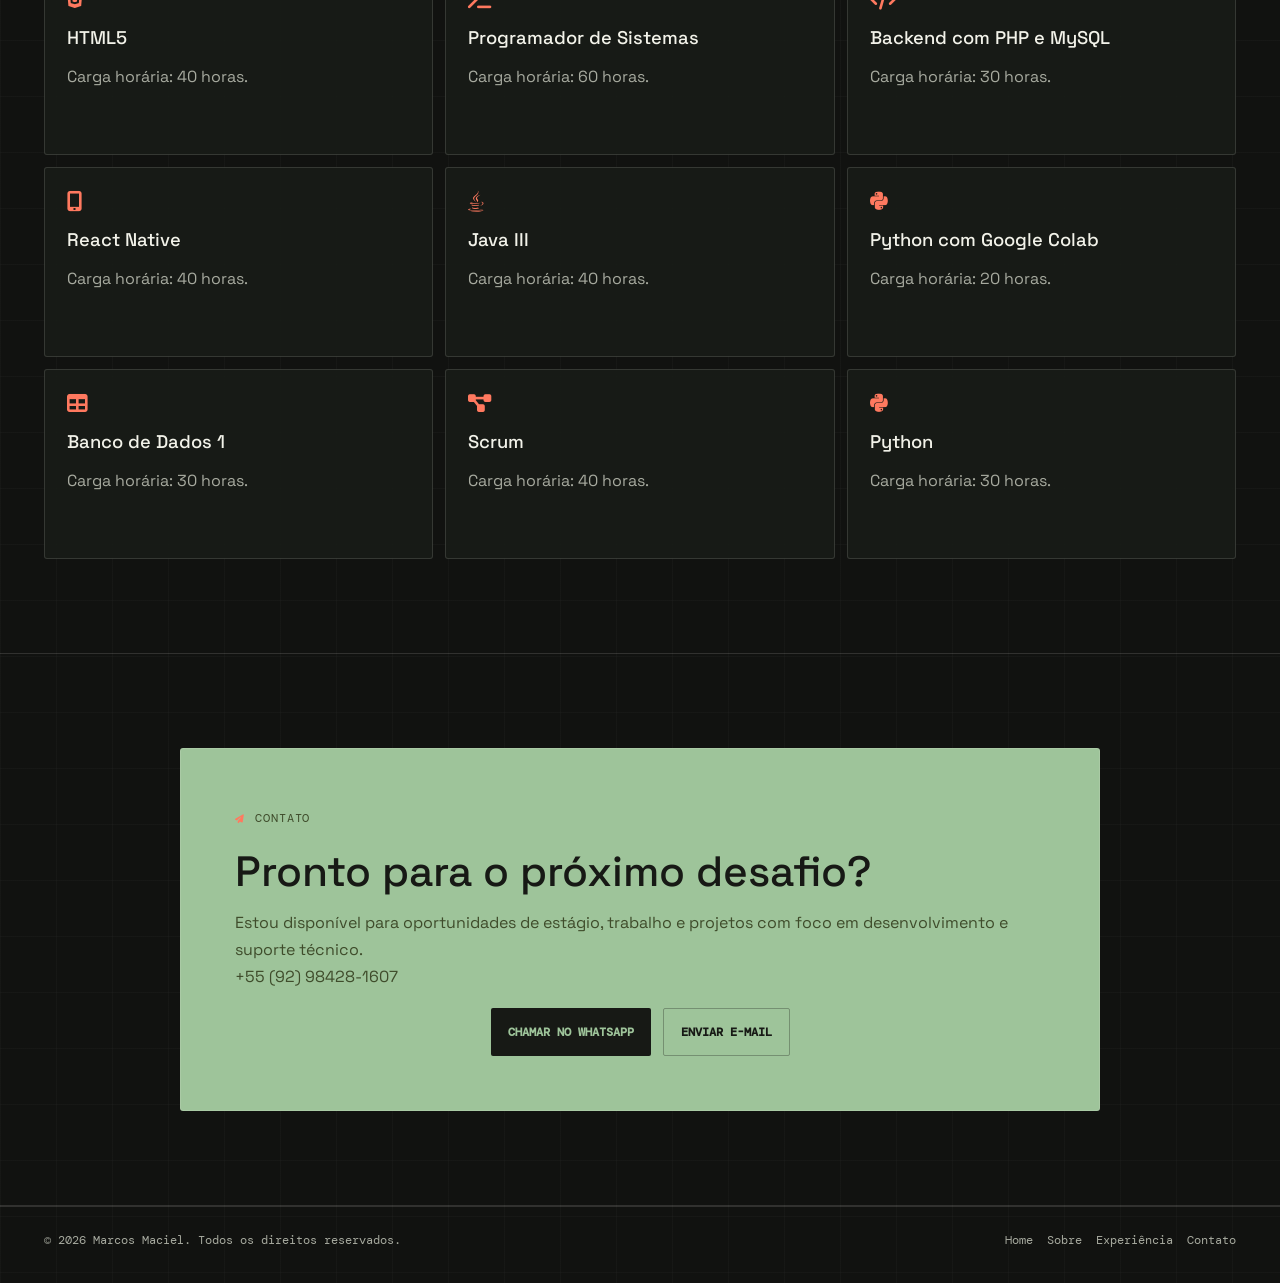
==== commit 8be7e37b: "Curriculo adicionado com sucesso" ====
--- a/index.html
+++ b/index.html
@@ -565,38 +565,77 @@
                     <div class="service-card reveal">
                         <i class="fas fa-laptop-code"></i>
                         <h3>Programador Web</h3>
-                        <p>Instituto Federal do Rio Grande do Sul. Curso concluído com carga horária de 200 horas.</p>
+                        <p>Carga horária: 200 horas.</p>
+                    </div>
+                    <div class="service-card reveal">
+                        <i class="fas fa-database"></i>
+                        <h3>Administrador de Banco de Dados</h3>
+                        <p>Carga horária: 200 horas.</p>
+                    </div>
+                    <div class="service-card reveal">
+                        <i class="fab fa-react"></i>
+                        <h3>React</h3>
+                        <p>Carga horária: 30 horas.</p>
+                    </div>
+                    <div class="service-card reveal">
+                        <i class="fab fa-node-js"></i>
+                        <h3>Node.js</h3>
+                        <p>Carga horária: 40 horas.</p>
+                    </div>
+                    <div class="service-card reveal">
+                        <i class="fab fa-js"></i>
+                        <h3>JavaScript</h3>
+                        <p>Carga horária: 40 horas.</p>
+                    </div>
+                    <div class="service-card reveal">
+                        <i class="fab fa-css3-alt"></i>
+                        <h3>CSS3</h3>
+                        <p>Carga horária: 40 horas.</p>
+                    </div>
+                    <div class="service-card reveal">
+                        <i class="fab fa-html5"></i>
+                        <h3>HTML5</h3>
+                        <p>Carga horária: 40 horas.</p>
                     </div>
                     <div class="service-card reveal">
                         <i class="fas fa-terminal"></i>
                         <h3>Programador de Sistemas</h3>
-                        <p>Instituto Federal do Amazonas - Campus Manaus Centro. Curso concluído com carga horária de
-                            60 horas.</p>
-                    </div>
-                    <div class="service-card reveal">
-                        <i class="fas fa-server"></i>
-                        <h3>Node.js: Introdução ao Desenvolvimento de APIs Modernas</h3>
-                        <p>Instituto Federal do Rio Grande do Sul. Curso concluído com carga horária de 40 horas.</p>
+                        <p>Carga horária: 60 horas.</p>
                     </div>
                     <div class="service-card reveal">
                         <i class="fas fa-code"></i>
-                        <h3>HTML5: Fundamentos para Construção de Páginas Web Modernas</h3>
-                        <p>Instituto Federal do Rio Grande do Sul. Curso concluído com carga horária de 40 horas.</p>
-                    </div>
-                    <div class="service-card reveal">
-                        <i class="fab fa-js"></i>
-                        <h3>JavaScript: Fundamentos para Desenvolvimento Web Interativo</h3>
-                        <p>Instituto Federal do Rio Grande do Sul. Curso concluído com carga horária de 40 horas.</p>
-                    </div>
-                    <div class="service-card reveal">
-                        <i class="fab fa-react"></i>
-                        <h3>React: Construindo Single Page Applications Dinâmicas e Interativas</h3>
-                        <p>Instituto Federal do Rio Grande do Sul. Curso concluído com carga horária de 30 horas.</p>
-                    </div>
-                    <div class="service-card reveal">
-                        <i class="fas fa-database"></i>
-                        <h3>Desenvolvimento Backend com PHP: POO e Integração com MySQL</h3>
-                        <p>Instituto Federal do Rio Grande do Sul. Curso concluído com carga horária de 30 horas.</p>
+                        <h3>Backend com PHP e MySQL</h3>
+                        <p>Carga horária: 30 horas.</p>
+                    </div>
+                    <div class="service-card reveal">
+                        <i class="fas fa-mobile-alt"></i>
+                        <h3>React Native</h3>
+                        <p>Carga horária: 40 horas.</p>
+                    </div>
+                    <div class="service-card reveal">
+                        <i class="fab fa-java"></i>
+                        <h3>Java III</h3>
+                        <p>Carga horária: 40 horas.</p>
+                    </div>
+                    <div class="service-card reveal">
+                        <i class="fab fa-python"></i>
+                        <h3>Python com Google Colab</h3>
+                        <p>Carga horária: 20 horas.</p>
+                    </div>
+                    <div class="service-card reveal">
+                        <i class="fas fa-table"></i>
+                        <h3>Banco de Dados 1</h3>
+                        <p>Carga horária: 30 horas.</p>
+                    </div>
+                    <div class="service-card reveal">
+                        <i class="fas fa-project-diagram"></i>
+                        <h3>Scrum</h3>
+                        <p>Carga horária: 40 horas.</p>
+                    </div>
+                    <div class="service-card reveal">
+                        <i class="fab fa-python"></i>
+                        <h3>Python</h3>
+                        <p>Carga horária: 30 horas.</p>
                     </div>
                 </div>
             </div>
